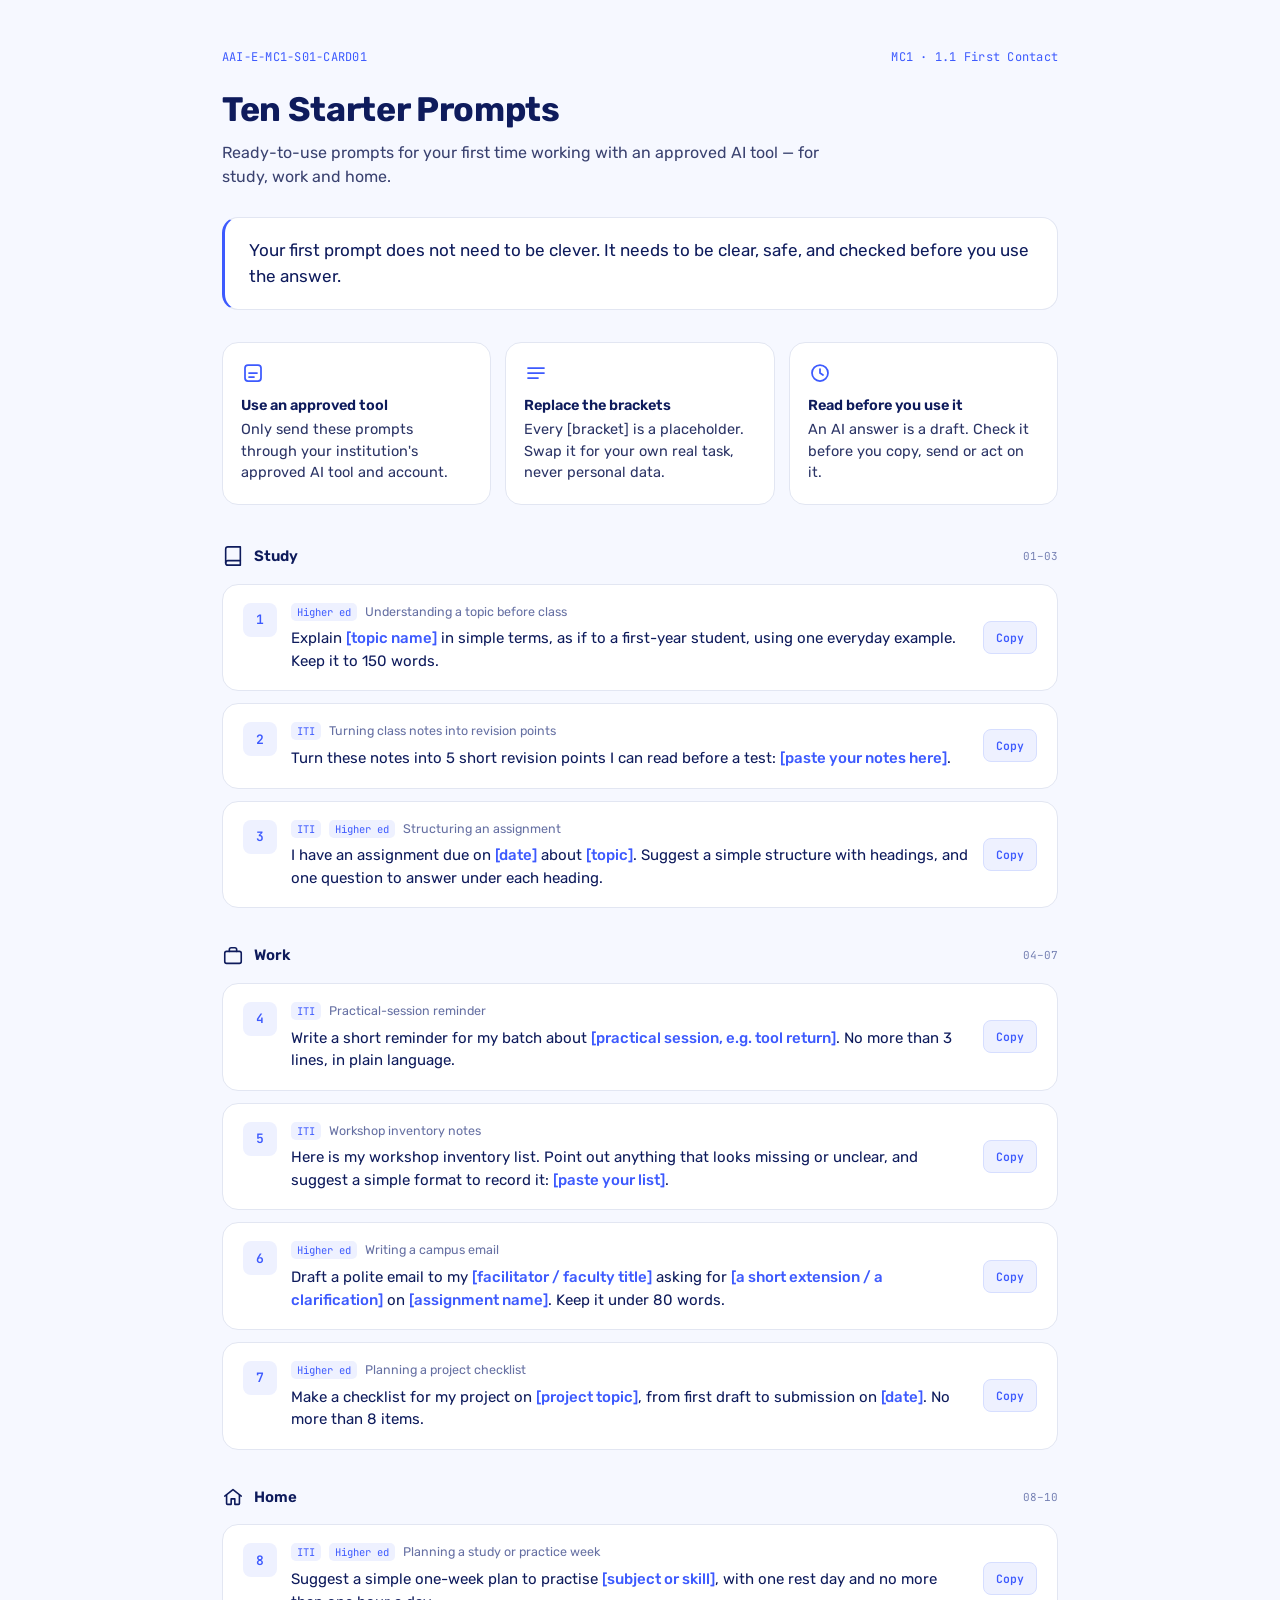
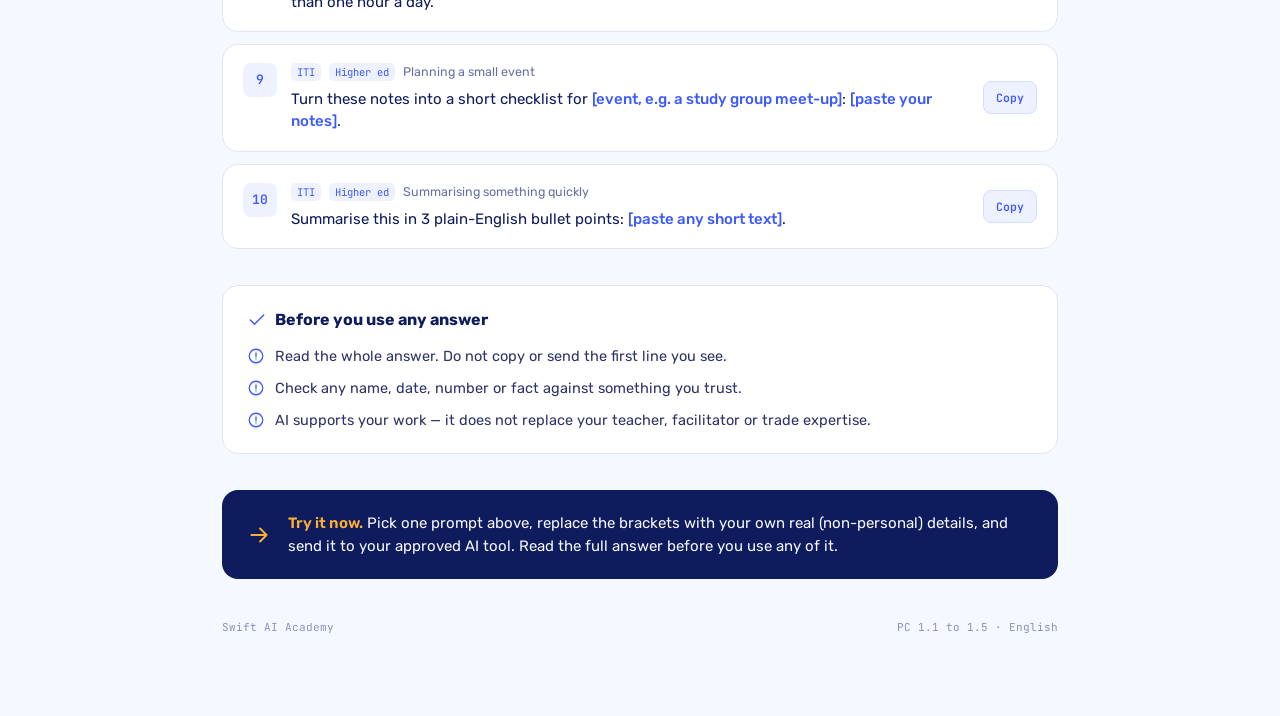
==== index.html @ a14472c4 "Add Swiftee starter prompts page Co-Authored-By: Claude Sonnet 5 <noreply@anthropic.com>" ====
<!DOCTYPE html>
<html lang="en">
<head>
<meta charset="UTF-8">
<meta name="viewport" content="width=device-width, initial-scale=1.0">
<title>Ten Starter Prompts — Swift AI Academy</title>
<link rel="preconnect" href="https://fonts.googleapis.com">
<link rel="preconnect" href="https://fonts.gstatic.com" crossorigin>
<link href="https://fonts.googleapis.com/css2?family=Rubik:wght@400;500;600;700&family=JetBrains+Mono:wght@500;600&display=swap" rel="stylesheet">
<link rel="stylesheet" href="style.css">
</head>
<body>
<div class="page">

  <div class="schema-row">
    <span>AAI-E-MC1-S01-CARD01</span>
    <span>MC1 · 1.1 First Contact</span>
  </div>

  <h1>Ten Starter Prompts</h1>
  <p class="subtitle">Ready-to-use prompts for your first time working with an approved AI tool — for study, work and home.</p>

  <div class="hook">
    Your first prompt does not need to be clever. It needs to be clear, safe, and checked before you use the answer.
  </div>

  <div class="rules">
    <div class="rule">
      <svg class="icon" viewBox="0 0 24 24" fill="none" stroke="#3D5AFE" stroke-width="1.75" stroke-linecap="round" stroke-linejoin="round"><rect x="4" y="4" width="16" height="16" rx="3"/><path d="M8 12h8M8 16h5"/></svg>
      <p><span class="lead">Use an approved tool</span>Only send these prompts through your institution's approved AI tool and account.</p>
    </div>
    <div class="rule">
      <svg class="icon" viewBox="0 0 24 24" fill="none" stroke="#3D5AFE" stroke-width="1.75" stroke-linecap="round" stroke-linejoin="round"><path d="M4 7h16M4 12h16M4 17h10"/></svg>
      <p><span class="lead">Replace the brackets</span>Every <span class="bracket">[bracket]</span> is a placeholder. Swap it for your own real task, never personal data.</p>
    </div>
    <div class="rule">
      <svg class="icon" viewBox="0 0 24 24" fill="none" stroke="#3D5AFE" stroke-width="1.75" stroke-linecap="round" stroke-linejoin="round"><circle cx="12" cy="12" r="8"/><path d="M12 8v4l3 2"/></svg>
      <p><span class="lead">Read before you use it</span>An AI answer is a draft. Check it before you copy, send or act on it.</p>
    </div>
  </div>

  <!-- STUDY -->
  <div class="group">
    <div class="group-head">
      <svg class="icon" viewBox="0 0 24 24" fill="none" stroke="#0E1B5C" stroke-width="1.75" stroke-linecap="round" stroke-linejoin="round"><path d="M4 19.5A2.5 2.5 0 0 1 6.5 17H20"/><path d="M6.5 2H20v20H6.5A2.5 2.5 0 0 1 4 19.5v-15A2.5 2.5 0 0 1 6.5 2z"/></svg>
      <h2>Study</h2>
      <span class="count">01–03</span>
    </div>
    <div class="prompts">
      <div class="prompt">
        <div class="num">1</div>
        <div class="prompt-body">
          <p class="context"><span class="tag">Higher ed</span>Understanding a topic before class</p>
          <p class="text" data-prompt="Explain [topic name] in simple terms, as if to a first-year student, using one everyday example. Keep it to 150 words.">Explain <span class="bracket">[topic name]</span> in simple terms, as if to a first-year student, using one everyday example. Keep it to 150 words.</p>
        </div>
        <button class="copy-btn" type="button">Copy</button>
      </div>
      <div class="prompt">
        <div class="num">2</div>
        <div class="prompt-body">
          <p class="context"><span class="tag">ITI</span>Turning class notes into revision points</p>
          <p class="text" data-prompt="Turn these notes into 5 short revision points I can read before a test: [paste your notes here].">Turn these notes into 5 short revision points I can read before a test: <span class="bracket">[paste your notes here]</span>.</p>
        </div>
        <button class="copy-btn" type="button">Copy</button>
      </div>
      <div class="prompt">
        <div class="num">3</div>
        <div class="prompt-body">
          <p class="context"><span class="tag">ITI</span><span class="tag">Higher ed</span>Structuring an assignment</p>
          <p class="text" data-prompt="I have an assignment due on [date] about [topic]. Suggest a simple structure with headings, and one question to answer under each heading.">I have an assignment due on <span class="bracket">[date]</span> about <span class="bracket">[topic]</span>. Suggest a simple structure with headings, and one question to answer under each heading.</p>
        </div>
        <button class="copy-btn" type="button">Copy</button>
      </div>
    </div>
  </div>

  <!-- WORK -->
  <div class="group">
    <div class="group-head">
      <svg class="icon" viewBox="0 0 24 24" fill="none" stroke="#0E1B5C" stroke-width="1.75" stroke-linecap="round" stroke-linejoin="round"><rect x="3" y="7" width="18" height="13" rx="2"/><path d="M8 7V5a2 2 0 0 1 2-2h4a2 2 0 0 1 2 2v2"/></svg>
      <h2>Work</h2>
      <span class="count">04–07</span>
    </div>
    <div class="prompts">
      <div class="prompt">
        <div class="num">4</div>
        <div class="prompt-body">
          <p class="context"><span class="tag">ITI</span>Practical-session reminder</p>
          <p class="text" data-prompt="Write a short reminder for my batch about [practical session, e.g. tool return]. No more than 3 lines, in plain language.">Write a short reminder for my batch about <span class="bracket">[practical session, e.g. tool return]</span>. No more than 3 lines, in plain language.</p>
        </div>
        <button class="copy-btn" type="button">Copy</button>
      </div>
      <div class="prompt">
        <div class="num">5</div>
        <div class="prompt-body">
          <p class="context"><span class="tag">ITI</span>Workshop inventory notes</p>
          <p class="text" data-prompt="Here is my workshop inventory list. Point out anything that looks missing or unclear, and suggest a simple format to record it: [paste your list].">Here is my workshop inventory list. Point out anything that looks missing or unclear, and suggest a simple format to record it: <span class="bracket">[paste your list]</span>.</p>
        </div>
        <button class="copy-btn" type="button">Copy</button>
      </div>
      <div class="prompt">
        <div class="num">6</div>
        <div class="prompt-body">
          <p class="context"><span class="tag">Higher ed</span>Writing a campus email</p>
          <p class="text" data-prompt="Draft a polite email to my [facilitator / faculty title] asking for [a short extension / a clarification] on [assignment name]. Keep it under 80 words.">Draft a polite email to my <span class="bracket">[facilitator / faculty title]</span> asking for <span class="bracket">[a short extension / a clarification]</span> on <span class="bracket">[assignment name]</span>. Keep it under 80 words.</p>
        </div>
        <button class="copy-btn" type="button">Copy</button>
      </div>
      <div class="prompt">
        <div class="num">7</div>
        <div class="prompt-body">
          <p class="context"><span class="tag">Higher ed</span>Planning a project checklist</p>
          <p class="text" data-prompt="Make a checklist for my project on [project topic], from first draft to submission on [date]. No more than 8 items.">Make a checklist for my project on <span class="bracket">[project topic]</span>, from first draft to submission on <span class="bracket">[date]</span>. No more than 8 items.</p>
        </div>
        <button class="copy-btn" type="button">Copy</button>
      </div>
    </div>
  </div>

  <!-- HOME -->
  <div class="group">
    <div class="group-head">
      <svg class="icon" viewBox="0 0 24 24" fill="none" stroke="#0E1B5C" stroke-width="1.75" stroke-linecap="round" stroke-linejoin="round"><path d="M3 11l9-7 9 7"/><path d="M5 10v9a1 1 0 0 0 1 1h4v-6h4v6h4a1 1 0 0 0 1-1v-9"/></svg>
      <h2>Home</h2>
      <span class="count">08–10</span>
    </div>
    <div class="prompts">
      <div class="prompt">
        <div class="num">8</div>
        <div class="prompt-body">
          <p class="context"><span class="tag">ITI</span><span class="tag">Higher ed</span>Planning a study or practice week</p>
          <p class="text" data-prompt="Suggest a simple one-week plan to practise [subject or skill], with one rest day and no more than one hour a day.">Suggest a simple one-week plan to practise <span class="bracket">[subject or skill]</span>, with one rest day and no more than one hour a day.</p>
        </div>
        <button class="copy-btn" type="button">Copy</button>
      </div>
      <div class="prompt">
        <div class="num">9</div>
        <div class="prompt-body">
          <p class="context"><span class="tag">ITI</span><span class="tag">Higher ed</span>Planning a small event</p>
          <p class="text" data-prompt="Turn these notes into a short checklist for [event, e.g. a study group meet-up]: [paste your notes].">Turn these notes into a short checklist for <span class="bracket">[event, e.g. a study group meet-up]</span>: <span class="bracket">[paste your notes]</span>.</p>
        </div>
        <button class="copy-btn" type="button">Copy</button>
      </div>
      <div class="prompt">
        <div class="num">10</div>
        <div class="prompt-body">
          <p class="context"><span class="tag">ITI</span><span class="tag">Higher ed</span>Summarising something quickly</p>
          <p class="text" data-prompt="Summarise this in 3 plain-English bullet points: [paste any short text].">Summarise this in 3 plain-English bullet points: <span class="bracket">[paste any short text]</span>.</p>
        </div>
        <button class="copy-btn" type="button">Copy</button>
      </div>
    </div>
  </div>

  <div class="checklist">
    <h2>
      <svg class="icon" viewBox="0 0 24 24" fill="none" stroke="#3D5AFE" stroke-width="1.75" stroke-linecap="round" stroke-linejoin="round"><path d="M20 6L9 17l-5-5"/></svg>
      Before you use any answer
    </h2>
    <ul>
      <li>
        <svg class="icon" viewBox="0 0 24 24" fill="none" stroke="#3D5AFE" stroke-width="1.75" stroke-linecap="round" stroke-linejoin="round"><circle cx="12" cy="12" r="9"/><path d="M12 8v5M12 16h.01"/></svg>
        Read the whole answer. Do not copy or send the first line you see.
      </li>
      <li>
        <svg class="icon" viewBox="0 0 24 24" fill="none" stroke="#3D5AFE" stroke-width="1.75" stroke-linecap="round" stroke-linejoin="round"><circle cx="12" cy="12" r="9"/><path d="M12 8v5M12 16h.01"/></svg>
        Check any name, date, number or fact against something you trust.
      </li>
      <li>
        <svg class="icon" viewBox="0 0 24 24" fill="none" stroke="#3D5AFE" stroke-width="1.75" stroke-linecap="round" stroke-linejoin="round"><circle cx="12" cy="12" r="9"/><path d="M12 8v5M12 16h.01"/></svg>
        AI supports your work — it does not replace your teacher, facilitator or trade expertise.
      </li>
    </ul>
  </div>

  <div class="closing">
    <svg class="icon" viewBox="0 0 24 24" fill="none" stroke="currentColor" stroke-width="1.75" stroke-linecap="round" stroke-linejoin="round"><path d="M5 12h14M13 6l6 6-6 6"/></svg>
    <p><strong>Try it now.</strong> Pick one prompt above, replace the brackets with your own real (non-personal) details, and send it to your approved AI tool. Read the full answer before you use any of it.</p>
  </div>

  <footer>
    <span>Swift AI Academy</span>
    <span>PC 1.1 to 1.5 · English</span>
  </footer>

</div>
<script src="script.js"></script>
</body>
</html>
---- style.css ----
:root{
  --bg: #F6F8FF;
  --navy: #0E1B5C;
  --royal: #3D5AFE;
  --gold: #FBB034;
  --border: #E2E6F2;
  --card: #FFFFFF;
}
*{box-sizing:border-box;}
body{
  margin:0;
  background:var(--bg);
  color:var(--navy);
  font-family:'Rubik', sans-serif;
  line-height:1.5;
  -webkit-font-smoothing:antialiased;
}
.page{
  max-width:900px;
  margin:0 auto;
  padding:48px 32px 80px;
}

/* header */
.schema-row{
  display:flex;
  justify-content:space-between;
  align-items:baseline;
  font-family:'JetBrains Mono', monospace;
  font-size:12px;
  letter-spacing:0.02em;
  color:var(--royal);
  margin-bottom:18px;
}
h1{
  font-size:34px;
  font-weight:700;
  margin:0 0 6px;
  letter-spacing:-0.01em;
}
.subtitle{
  font-size:16px;
  color:#3A4270;
  margin:0 0 28px;
  max-width:60ch;
}

/* hook */
.hook{
  background:var(--card);
  border:1px solid var(--border);
  border-left:3px solid var(--royal);
  border-radius:16px;
  padding:20px 24px;
  font-size:17px;
  margin-bottom:32px;
}

/* instructions */
.rules{
  display:grid;
  grid-template-columns:repeat(3, 1fr);
  gap:14px;
  margin-bottom:40px;
}
.rule{
  background:var(--card);
  border:1px solid var(--border);
  border-radius:16px;
  padding:18px 18px 20px;
}
.rule .icon{width:24px;height:24px;margin-bottom:10px;display:block;}
.rule p{margin:0;font-size:14.5px;color:#2B3466;}
.rule .lead{font-weight:600;color:var(--navy);display:block;margin-bottom:2px;}

/* section groups */
.group{margin-bottom:36px;}
.group-head{
  display:flex;
  align-items:center;
  gap:10px;
  margin-bottom:16px;
}
.group-head .icon{width:22px;height:22px;flex-shrink:0;}
.group-head h2{
  font-size:15px;
  font-weight:600;
  margin:0;
  color:var(--navy);
}
.group-head .count{
  font-family:'JetBrains Mono', monospace;
  font-size:11px;
  color:#7580B3;
  margin-left:auto;
}

.prompts{display:flex;flex-direction:column;gap:12px;}
.prompt{
  background:var(--card);
  border:1px solid var(--border);
  border-radius:16px;
  padding:18px 20px;
  display:grid;
  grid-template-columns:34px 1fr auto;
  gap:14px;
  align-items:center;
}
.prompt .num{
  font-family:'JetBrains Mono', monospace;
  font-size:13px;
  font-weight:600;
  color:var(--royal);
  background:#EEF1FF;
  border-radius:8px;
  width:34px;
  height:34px;
  display:flex;
  align-items:center;
  justify-content:center;
  align-self:start;
}
.prompt .context{
  font-size:12.5px;
  color:#6670A3;
  margin:0 0 6px;
}
.prompt .context .tag{
  font-family:'JetBrains Mono', monospace;
  font-size:10.5px;
  color:var(--royal);
  background:#EEF1FF;
  border-radius:5px;
  padding:2px 6px;
  margin-right:8px;
}
.prompt .text{
  margin:0;
  font-size:15px;
  color:var(--navy);
}
.prompt .bracket{
  color:var(--royal);
  font-weight:500;
}

.copy-btn{
  font-family:'JetBrains Mono', monospace;
  font-size:11.5px;
  font-weight:600;
  color:var(--royal);
  background:#EEF1FF;
  border:1px solid #D6DEFF;
  border-radius:8px;
  padding:8px 12px;
  cursor:pointer;
  white-space:nowrap;
  align-self:center;
  transition:background 0.15s ease, color 0.15s ease;
}
.copy-btn:hover{background:#DFE5FF;}
.copy-btn:focus-visible{outline:2px solid var(--royal);outline-offset:2px;}
.copy-btn.copied{
  background:var(--navy);
  border-color:var(--navy);
  color:#F6F8FF;
}

/* before you send */
.checklist{
  background:var(--card);
  border:1px solid var(--border);
  border-radius:16px;
  padding:22px 24px;
  margin-top:8px;
}
.checklist h2{
  font-size:16px;
  margin:0 0 14px;
  display:flex;
  align-items:center;
  gap:8px;
}
.checklist h2 .icon{width:20px;height:20px;}
.checklist ul{
  margin:0;
  padding:0;
  list-style:none;
  display:flex;
  flex-direction:column;
  gap:10px;
}
.checklist li{
  display:flex;
  gap:10px;
  align-items:flex-start;
  font-size:14.5px;
  color:#2B3466;
}
.checklist li .icon{
  width:18px;height:18px;flex-shrink:0;margin-top:1px;
}

/* closing action */
.closing{
  margin-top:36px;
  display:flex;
  align-items:center;
  gap:16px;
  background:#0E1B5C;
  color:#F6F8FF;
  border-radius:16px;
  padding:22px 24px;
}
.closing .icon{width:26px;height:26px;flex-shrink:0;color:var(--gold);}
.closing p{margin:0;font-size:15px;}
.closing strong{color:var(--gold);font-weight:600;}

footer{
  margin-top:40px;
  display:flex;
  justify-content:space-between;
  font-family:'JetBrains Mono', monospace;
  font-size:11px;
  color:#8892C2;
}

@media (max-width:640px){
  .rules{grid-template-columns:1fr;}
  .page{padding:32px 18px 60px;}
  h1{font-size:26px;}
  .prompt{grid-template-columns:34px 1fr;}
  .copy-btn{grid-column:2;justify-self:start;margin-top:4px;}
}
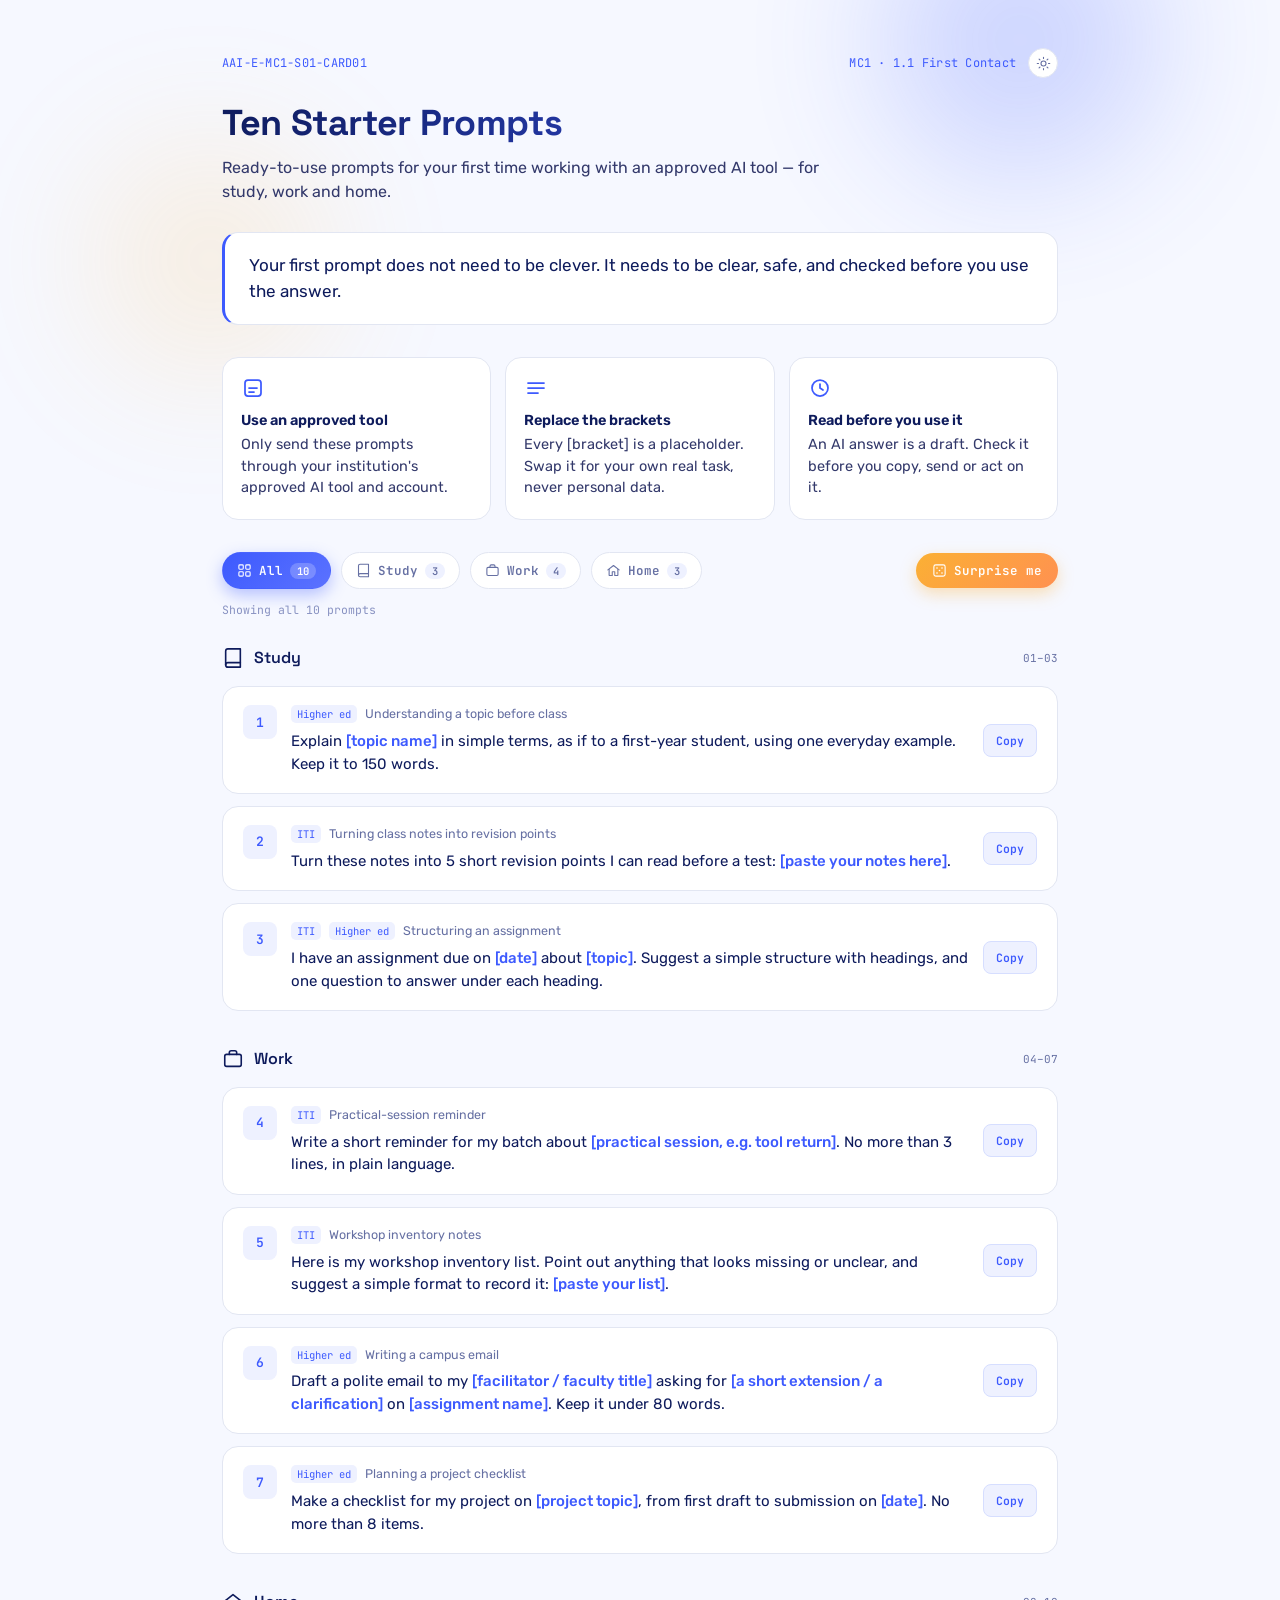
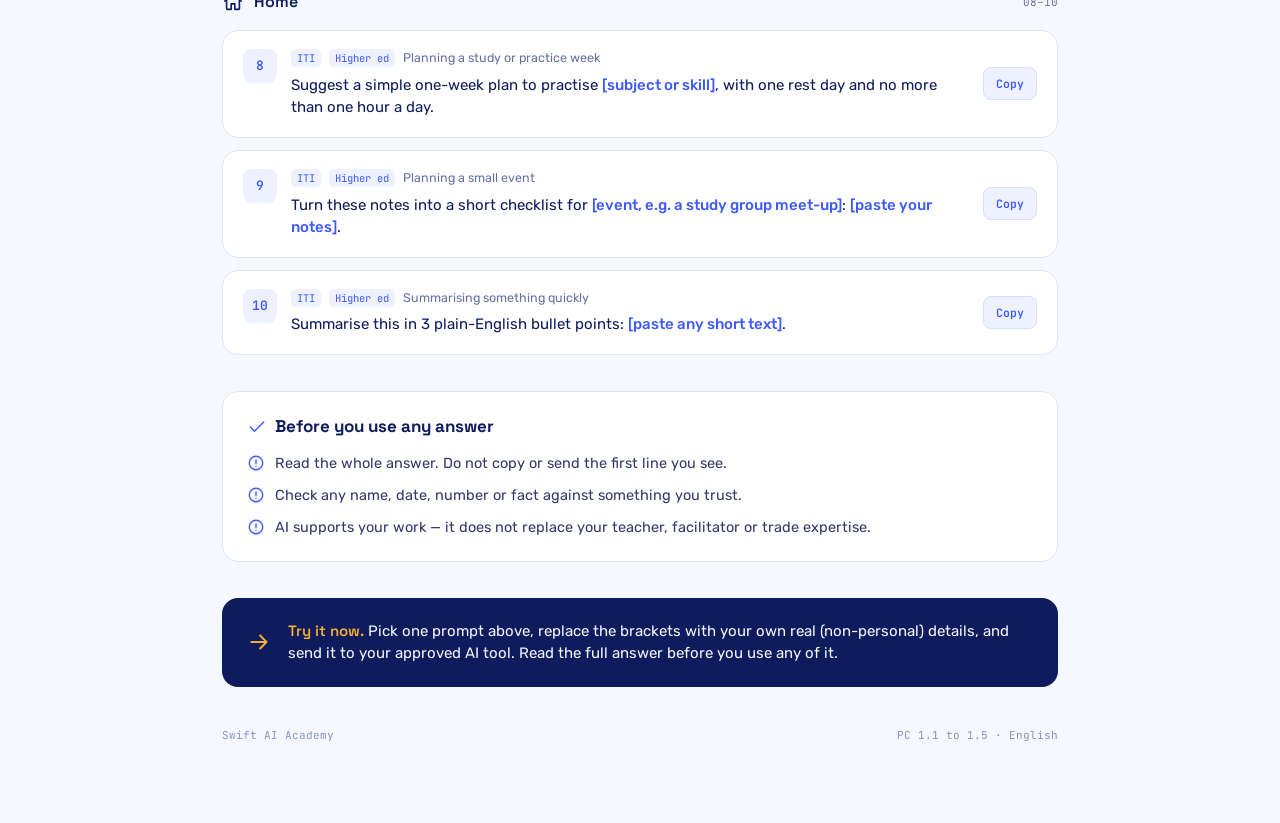
==== commit dccbcd15: "Make prompt page interactive: filters, dark mode, and animations Add category filter pills (All/Stud" ====
--- a/index.html
+++ b/index.html
@@ -6,15 +6,23 @@
 <title>Ten Starter Prompts — Swift AI Academy</title>
 <link rel="preconnect" href="https://fonts.googleapis.com">
 <link rel="preconnect" href="https://fonts.gstatic.com" crossorigin>
-<link href="https://fonts.googleapis.com/css2?family=Rubik:wght@400;500;600;700&family=JetBrains+Mono:wght@500;600&display=swap" rel="stylesheet">
+<link href="https://fonts.googleapis.com/css2?family=Rubik:wght@400;500;600;700&family=Space+Grotesk:wght@500;600;700&family=JetBrains+Mono:wght@500;600&display=swap" rel="stylesheet">
 <link rel="stylesheet" href="style.css">
 </head>
 <body>
 <div class="page">
+  <div class="bg-blob blob-1" aria-hidden="true"></div>
+  <div class="bg-blob blob-2" aria-hidden="true"></div>
 
   <div class="schema-row">
     <span>AAI-E-MC1-S01-CARD01</span>
-    <span>MC1 · 1.1 First Contact</span>
+    <div class="schema-right">
+      <span>MC1 · 1.1 First Contact</span>
+      <button class="theme-toggle" type="button" aria-label="Toggle dark mode" title="Toggle theme">
+        <svg class="icon icon-sun" viewBox="0 0 24 24" fill="none" stroke="currentColor" stroke-width="1.75" stroke-linecap="round" stroke-linejoin="round"><circle cx="12" cy="12" r="4"/><path d="M12 2v2M12 20v2M4.93 4.93l1.41 1.41M17.66 17.66l1.41 1.41M2 12h2M20 12h2M6.34 17.66l-1.41 1.41M19.07 4.93l-1.41 1.41"/></svg>
+        <svg class="icon icon-moon" viewBox="0 0 24 24" fill="none" stroke="currentColor" stroke-width="1.75" stroke-linecap="round" stroke-linejoin="round"><path d="M21 12.79A9 9 0 1 1 11.21 3 7 7 0 0 0 21 12.79z"/></svg>
+      </button>
+    </div>
   </div>
 
   <h1>Ten Starter Prompts</h1>
@@ -26,23 +34,47 @@
 
   <div class="rules">
     <div class="rule">
-      <svg class="icon" viewBox="0 0 24 24" fill="none" stroke="#3D5AFE" stroke-width="1.75" stroke-linecap="round" stroke-linejoin="round"><rect x="4" y="4" width="16" height="16" rx="3"/><path d="M8 12h8M8 16h5"/></svg>
+      <svg class="icon" viewBox="0 0 24 24" fill="none" stroke="currentColor" stroke-width="1.75" stroke-linecap="round" stroke-linejoin="round"><rect x="4" y="4" width="16" height="16" rx="3"/><path d="M8 12h8M8 16h5"/></svg>
       <p><span class="lead">Use an approved tool</span>Only send these prompts through your institution's approved AI tool and account.</p>
     </div>
     <div class="rule">
-      <svg class="icon" viewBox="0 0 24 24" fill="none" stroke="#3D5AFE" stroke-width="1.75" stroke-linecap="round" stroke-linejoin="round"><path d="M4 7h16M4 12h16M4 17h10"/></svg>
+      <svg class="icon" viewBox="0 0 24 24" fill="none" stroke="currentColor" stroke-width="1.75" stroke-linecap="round" stroke-linejoin="round"><path d="M4 7h16M4 12h16M4 17h10"/></svg>
       <p><span class="lead">Replace the brackets</span>Every <span class="bracket">[bracket]</span> is a placeholder. Swap it for your own real task, never personal data.</p>
     </div>
     <div class="rule">
-      <svg class="icon" viewBox="0 0 24 24" fill="none" stroke="#3D5AFE" stroke-width="1.75" stroke-linecap="round" stroke-linejoin="round"><circle cx="12" cy="12" r="8"/><path d="M12 8v4l3 2"/></svg>
+      <svg class="icon" viewBox="0 0 24 24" fill="none" stroke="currentColor" stroke-width="1.75" stroke-linecap="round" stroke-linejoin="round"><circle cx="12" cy="12" r="8"/><path d="M12 8v4l3 2"/></svg>
       <p><span class="lead">Read before you use it</span>An AI answer is a draft. Check it before you copy, send or act on it.</p>
     </div>
   </div>
 
+  <div class="filter-bar">
+    <button class="filter-btn active" data-filter="all" aria-pressed="true">
+      <svg class="icon" viewBox="0 0 24 24" fill="none" stroke="currentColor" stroke-width="1.75" stroke-linecap="round" stroke-linejoin="round"><rect x="3" y="3" width="7" height="7" rx="1.5"/><rect x="14" y="3" width="7" height="7" rx="1.5"/><rect x="3" y="14" width="7" height="7" rx="1.5"/><rect x="14" y="14" width="7" height="7" rx="1.5"/></svg>
+      <span>All</span><span class="filter-count">10</span>
+    </button>
+    <button class="filter-btn" data-filter="study" aria-pressed="false">
+      <svg class="icon" viewBox="0 0 24 24" fill="none" stroke="currentColor" stroke-width="1.75" stroke-linecap="round" stroke-linejoin="round"><path d="M4 19.5A2.5 2.5 0 0 1 6.5 17H20"/><path d="M6.5 2H20v20H6.5A2.5 2.5 0 0 1 4 19.5v-15A2.5 2.5 0 0 1 6.5 2z"/></svg>
+      <span>Study</span><span class="filter-count">3</span>
+    </button>
+    <button class="filter-btn" data-filter="work" aria-pressed="false">
+      <svg class="icon" viewBox="0 0 24 24" fill="none" stroke="currentColor" stroke-width="1.75" stroke-linecap="round" stroke-linejoin="round"><rect x="3" y="7" width="18" height="13" rx="2"/><path d="M8 7V5a2 2 0 0 1 2-2h4a2 2 0 0 1 2 2v2"/></svg>
+      <span>Work</span><span class="filter-count">4</span>
+    </button>
+    <button class="filter-btn" data-filter="home" aria-pressed="false">
+      <svg class="icon" viewBox="0 0 24 24" fill="none" stroke="currentColor" stroke-width="1.75" stroke-linecap="round" stroke-linejoin="round"><path d="M3 11l9-7 9 7"/><path d="M5 10v9a1 1 0 0 0 1 1h4v-6h4v6h4a1 1 0 0 0 1-1v-9"/></svg>
+      <span>Home</span><span class="filter-count">3</span>
+    </button>
+    <button class="surprise-btn" type="button" aria-label="Jump to a random prompt">
+      <svg class="icon" viewBox="0 0 24 24" fill="none" stroke="currentColor" stroke-width="1.75" stroke-linecap="round" stroke-linejoin="round"><rect x="3" y="3" width="18" height="18" rx="3"/><circle cx="8" cy="8" r="1.3" fill="currentColor" stroke="none"/><circle cx="16" cy="8" r="1.3" fill="currentColor" stroke="none"/><circle cx="12" cy="12" r="1.3" fill="currentColor" stroke="none"/><circle cx="8" cy="16" r="1.3" fill="currentColor" stroke="none"/><circle cx="16" cy="16" r="1.3" fill="currentColor" stroke="none"/></svg>
+      <span>Surprise me</span>
+    </button>
+  </div>
+  <p class="filter-status" aria-live="polite">Showing all 10 prompts</p>
+
   <!-- STUDY -->
-  <div class="group">
+  <div class="group" data-category="study" id="group-study">
     <div class="group-head">
-      <svg class="icon" viewBox="0 0 24 24" fill="none" stroke="#0E1B5C" stroke-width="1.75" stroke-linecap="round" stroke-linejoin="round"><path d="M4 19.5A2.5 2.5 0 0 1 6.5 17H20"/><path d="M6.5 2H20v20H6.5A2.5 2.5 0 0 1 4 19.5v-15A2.5 2.5 0 0 1 6.5 2z"/></svg>
+      <svg class="icon" viewBox="0 0 24 24" fill="none" stroke="currentColor" stroke-width="1.75" stroke-linecap="round" stroke-linejoin="round"><path d="M4 19.5A2.5 2.5 0 0 1 6.5 17H20"/><path d="M6.5 2H20v20H6.5A2.5 2.5 0 0 1 4 19.5v-15A2.5 2.5 0 0 1 6.5 2z"/></svg>
       <h2>Study</h2>
       <span class="count">01–03</span>
     </div>
@@ -75,9 +107,9 @@
   </div>
 
   <!-- WORK -->
-  <div class="group">
+  <div class="group" data-category="work" id="group-work">
     <div class="group-head">
-      <svg class="icon" viewBox="0 0 24 24" fill="none" stroke="#0E1B5C" stroke-width="1.75" stroke-linecap="round" stroke-linejoin="round"><rect x="3" y="7" width="18" height="13" rx="2"/><path d="M8 7V5a2 2 0 0 1 2-2h4a2 2 0 0 1 2 2v2"/></svg>
+      <svg class="icon" viewBox="0 0 24 24" fill="none" stroke="currentColor" stroke-width="1.75" stroke-linecap="round" stroke-linejoin="round"><rect x="3" y="7" width="18" height="13" rx="2"/><path d="M8 7V5a2 2 0 0 1 2-2h4a2 2 0 0 1 2 2v2"/></svg>
       <h2>Work</h2>
       <span class="count">04–07</span>
     </div>
@@ -118,9 +150,9 @@
   </div>
 
   <!-- HOME -->
-  <div class="group">
+  <div class="group" data-category="home" id="group-home">
     <div class="group-head">
-      <svg class="icon" viewBox="0 0 24 24" fill="none" stroke="#0E1B5C" stroke-width="1.75" stroke-linecap="round" stroke-linejoin="round"><path d="M3 11l9-7 9 7"/><path d="M5 10v9a1 1 0 0 0 1 1h4v-6h4v6h4a1 1 0 0 0 1-1v-9"/></svg>
+      <svg class="icon" viewBox="0 0 24 24" fill="none" stroke="currentColor" stroke-width="1.75" stroke-linecap="round" stroke-linejoin="round"><path d="M3 11l9-7 9 7"/><path d="M5 10v9a1 1 0 0 0 1 1h4v-6h4v6h4a1 1 0 0 0 1-1v-9"/></svg>
       <h2>Home</h2>
       <span class="count">08–10</span>
     </div>
@@ -154,20 +186,20 @@
 
   <div class="checklist">
     <h2>
-      <svg class="icon" viewBox="0 0 24 24" fill="none" stroke="#3D5AFE" stroke-width="1.75" stroke-linecap="round" stroke-linejoin="round"><path d="M20 6L9 17l-5-5"/></svg>
+      <svg class="icon" viewBox="0 0 24 24" fill="none" stroke="currentColor" stroke-width="1.75" stroke-linecap="round" stroke-linejoin="round"><path d="M20 6L9 17l-5-5"/></svg>
       Before you use any answer
     </h2>
     <ul>
       <li>
-        <svg class="icon" viewBox="0 0 24 24" fill="none" stroke="#3D5AFE" stroke-width="1.75" stroke-linecap="round" stroke-linejoin="round"><circle cx="12" cy="12" r="9"/><path d="M12 8v5M12 16h.01"/></svg>
+        <svg class="icon" viewBox="0 0 24 24" fill="none" stroke="currentColor" stroke-width="1.75" stroke-linecap="round" stroke-linejoin="round"><circle cx="12" cy="12" r="9"/><path d="M12 8v5M12 16h.01"/></svg>
         Read the whole answer. Do not copy or send the first line you see.
       </li>
       <li>
-        <svg class="icon" viewBox="0 0 24 24" fill="none" stroke="#3D5AFE" stroke-width="1.75" stroke-linecap="round" stroke-linejoin="round"><circle cx="12" cy="12" r="9"/><path d="M12 8v5M12 16h.01"/></svg>
+        <svg class="icon" viewBox="0 0 24 24" fill="none" stroke="currentColor" stroke-width="1.75" stroke-linecap="round" stroke-linejoin="round"><circle cx="12" cy="12" r="9"/><path d="M12 8v5M12 16h.01"/></svg>
         Check any name, date, number or fact against something you trust.
       </li>
       <li>
-        <svg class="icon" viewBox="0 0 24 24" fill="none" stroke="#3D5AFE" stroke-width="1.75" stroke-linecap="round" stroke-linejoin="round"><circle cx="12" cy="12" r="9"/><path d="M12 8v5M12 16h.01"/></svg>
+        <svg class="icon" viewBox="0 0 24 24" fill="none" stroke="currentColor" stroke-width="1.75" stroke-linecap="round" stroke-linejoin="round"><circle cx="12" cy="12" r="9"/><path d="M12 8v5M12 16h.01"/></svg>
         AI supports your work — it does not replace your teacher, facilitator or trade expertise.
       </li>
     </ul>
--- a/style.css
+++ b/style.css
@@ -5,42 +5,135 @@
   --gold: #FBB034;
   --border: #E2E6F2;
   --card: #FFFFFF;
-}
+  --text: #0E1B5C;
+  --text-2: #33396B;
+  --text-3: #6670A3;
+  --text-4: #8892C2;
+  --chip-bg: #EEF1FF;
+  --chip-border: #D6DEFF;
+  --chip-hover: #DFE5FF;
+  --shadow: 0 10px 28px rgba(14,27,92,0.08);
+  --heading-grad-a: #0E1B5C;
+  --heading-grad-b: #3D5AFE;
+  --font-display: 'Space Grotesk', 'Rubik', sans-serif;
+  color-scheme: light;
+}
+
+@media (prefers-color-scheme: dark){
+  :root:not([data-theme="light"]){
+    --bg: #090D25;
+    --border: #232C63;
+    --card: #131A44;
+    --text: #EEF1FF;
+    --text-2: #C7CEEF;
+    --text-3: #93A0D6;
+    --text-4: #6F7BB0;
+    --chip-bg: #1B2456;
+    --chip-border: #2C3A78;
+    --chip-hover: #232E68;
+    --shadow: 0 10px 28px rgba(0,0,0,0.45);
+    --heading-grad-a: #C3CEFF;
+    --heading-grad-b: #8DA0FF;
+    color-scheme: dark;
+  }
+}
+:root[data-theme="dark"]{
+  --bg: #090D25;
+  --border: #232C63;
+  --card: #131A44;
+  --text: #EEF1FF;
+  --text-2: #C7CEEF;
+  --text-3: #93A0D6;
+  --text-4: #6F7BB0;
+  --chip-bg: #1B2456;
+  --chip-border: #2C3A78;
+  --chip-hover: #232E68;
+  --shadow: 0 10px 28px rgba(0,0,0,0.45);
+  --heading-grad-a: #C3CEFF;
+  --heading-grad-b: #8DA0FF;
+  color-scheme: dark;
+}
+
 *{box-sizing:border-box;}
 body{
   margin:0;
   background:var(--bg);
-  color:var(--navy);
+  color:var(--text);
   font-family:'Rubik', sans-serif;
   line-height:1.5;
   -webkit-font-smoothing:antialiased;
+  overflow-x:hidden;
+  transition:background .3s ease, color .3s ease;
 }
 .page{
+  position:relative;
+  isolation:isolate;
   max-width:900px;
   margin:0 auto;
   padding:48px 32px 80px;
 }
 
+/* decorative background */
+.bg-blob{
+  position:absolute;
+  z-index:-1;
+  border-radius:50%;
+  filter:blur(70px);
+  pointer-events:none;
+}
+.blob-1{width:280px;height:280px;background:var(--royal);opacity:.22;top:-100px;right:-70px;}
+.blob-2{width:240px;height:240px;background:var(--gold);opacity:.14;top:140px;left:-100px;}
+
 /* header */
 .schema-row{
   display:flex;
   justify-content:space-between;
-  align-items:baseline;
+  align-items:center;
   font-family:'JetBrains Mono', monospace;
   font-size:12px;
   letter-spacing:0.02em;
   color:var(--royal);
   margin-bottom:18px;
 }
+.schema-right{
+  display:flex;
+  align-items:center;
+  gap:12px;
+}
+.theme-toggle{
+  display:inline-flex;
+  align-items:center;
+  justify-content:center;
+  width:30px;
+  height:30px;
+  border-radius:999px;
+  border:1px solid var(--border);
+  background:var(--card);
+  color:var(--text-3);
+  cursor:pointer;
+  flex-shrink:0;
+  transition:border-color .2s ease, color .2s ease, transform .2s ease;
+}
+.theme-toggle:hover{border-color:var(--royal);color:var(--royal);transform:rotate(12deg);}
+.theme-toggle .icon{width:15px;height:15px;}
+.theme-toggle .icon-moon{display:none;}
+[data-theme="dark"] .theme-toggle .icon-sun{display:none;}
+[data-theme="dark"] .theme-toggle .icon-moon{display:block;}
+
 h1{
-  font-size:34px;
+  font-family:var(--font-display);
+  font-size:36px;
   font-weight:700;
   margin:0 0 6px;
   letter-spacing:-0.01em;
+  background:linear-gradient(120deg, var(--heading-grad-a), var(--heading-grad-b));
+  -webkit-background-clip:text;
+  background-clip:text;
+  color:transparent;
 }
 .subtitle{
   font-size:16px;
-  color:#3A4270;
+  color:var(--text-2);
   margin:0 0 28px;
   max-width:60ch;
 }
@@ -54,6 +147,7 @@
   padding:20px 24px;
   font-size:17px;
   margin-bottom:32px;
+  transition:background .3s ease, border-color .3s ease;
 }
 
 /* instructions */
@@ -61,37 +155,113 @@
   display:grid;
   grid-template-columns:repeat(3, 1fr);
   gap:14px;
-  margin-bottom:40px;
+  margin-bottom:32px;
 }
 .rule{
   background:var(--card);
   border:1px solid var(--border);
   border-radius:16px;
   padding:18px 18px 20px;
-}
-.rule .icon{width:24px;height:24px;margin-bottom:10px;display:block;}
-.rule p{margin:0;font-size:14.5px;color:#2B3466;}
-.rule .lead{font-weight:600;color:var(--navy);display:block;margin-bottom:2px;}
+  transition:transform .3s ease, box-shadow .3s ease, opacity .5s ease, background .3s ease, border-color .3s ease;
+}
+.rule:hover{transform:translateY(-3px);box-shadow:var(--shadow);}
+.rule .icon{width:24px;height:24px;margin-bottom:10px;display:block;color:var(--royal);}
+.rule p{margin:0;font-size:14.5px;color:var(--text-2);}
+.rule .lead{font-weight:600;color:var(--text);display:block;margin-bottom:2px;}
+
+/* filter bar */
+.filter-bar{
+  display:flex;
+  flex-wrap:wrap;
+  align-items:center;
+  gap:10px;
+  margin-bottom:12px;
+}
+.filter-btn{
+  display:inline-flex;
+  align-items:center;
+  gap:7px;
+  font-family:'JetBrains Mono', monospace;
+  font-size:12.5px;
+  font-weight:600;
+  color:var(--text-3);
+  background:var(--card);
+  border:1px solid var(--border);
+  border-radius:999px;
+  padding:9px 14px;
+  cursor:pointer;
+  transition:all .2s ease;
+}
+.filter-btn .icon{width:15px;height:15px;color:var(--text-3);transition:color .2s ease;}
+.filter-btn:hover{border-color:var(--royal);color:var(--royal);}
+.filter-btn:hover .icon{color:var(--royal);}
+.filter-btn .filter-count{
+  font-size:10.5px;
+  background:var(--chip-bg);
+  border-radius:999px;
+  padding:1px 7px;
+}
+.filter-btn.active{
+  background:linear-gradient(135deg, var(--royal), #5B72FF);
+  border-color:transparent;
+  color:#fff;
+  box-shadow:0 6px 16px rgba(61,90,254,0.35);
+}
+.filter-btn.active .icon{color:#fff;}
+.filter-btn.active .filter-count{background:rgba(255,255,255,0.22);}
+
+.surprise-btn{
+  margin-left:auto;
+  display:inline-flex;
+  align-items:center;
+  gap:7px;
+  font-family:'JetBrains Mono', monospace;
+  font-size:12.5px;
+  font-weight:600;
+  color:#fff;
+  background:linear-gradient(135deg, var(--gold), #FF9151);
+  border:none;
+  border-radius:999px;
+  padding:9px 16px;
+  cursor:pointer;
+  box-shadow:0 6px 16px rgba(251,176,52,0.35);
+  transition:transform .2s ease, box-shadow .2s ease;
+}
+.surprise-btn:hover{transform:translateY(-2px);box-shadow:0 10px 22px rgba(251,176,52,0.45);}
+.surprise-btn:active{transform:translateY(0);}
+.surprise-btn .icon{width:15px;height:15px;}
+
+.filter-status{
+  font-family:'JetBrains Mono', monospace;
+  font-size:11.5px;
+  color:var(--text-4);
+  margin:0 0 28px;
+}
 
 /* section groups */
-.group{margin-bottom:36px;}
+.group{
+  margin-bottom:36px;
+  transition:max-height .4s ease, opacity .3s ease;
+}
+.group.is-hiding{opacity:0;}
 .group-head{
   display:flex;
   align-items:center;
   gap:10px;
   margin-bottom:16px;
 }
-.group-head .icon{width:22px;height:22px;flex-shrink:0;}
+.group-head .icon{width:22px;height:22px;flex-shrink:0;color:var(--text);}
 .group-head h2{
-  font-size:15px;
+  font-family:var(--font-display);
+  font-size:16px;
   font-weight:600;
   margin:0;
-  color:var(--navy);
+  color:var(--text);
 }
 .group-head .count{
   font-family:'JetBrains Mono', monospace;
   font-size:11px;
-  color:#7580B3;
+  color:var(--text-3);
   margin-left:auto;
 }
 
@@ -105,13 +275,19 @@
   grid-template-columns:34px 1fr auto;
   gap:14px;
   align-items:center;
+  transition:transform .3s ease, box-shadow .3s ease, border-color .3s ease, opacity .5s ease, background .3s ease;
+}
+.prompts .prompt:hover{
+  transform:translateY(-3px);
+  box-shadow:var(--shadow);
+  border-color:var(--chip-border);
 }
 .prompt .num{
   font-family:'JetBrains Mono', monospace;
   font-size:13px;
   font-weight:600;
   color:var(--royal);
-  background:#EEF1FF;
+  background:var(--chip-bg);
   border-radius:8px;
   width:34px;
   height:34px;
@@ -122,14 +298,14 @@
 }
 .prompt .context{
   font-size:12.5px;
-  color:#6670A3;
+  color:var(--text-3);
   margin:0 0 6px;
 }
 .prompt .context .tag{
   font-family:'JetBrains Mono', monospace;
   font-size:10.5px;
   color:var(--royal);
-  background:#EEF1FF;
+  background:var(--chip-bg);
   border-radius:5px;
   padding:2px 6px;
   margin-right:8px;
@@ -137,7 +313,7 @@
 .prompt .text{
   margin:0;
   font-size:15px;
-  color:var(--navy);
+  color:var(--text);
 }
 .prompt .bracket{
   color:var(--royal);
@@ -149,16 +325,16 @@
   font-size:11.5px;
   font-weight:600;
   color:var(--royal);
-  background:#EEF1FF;
-  border:1px solid #D6DEFF;
+  background:var(--chip-bg);
+  border:1px solid var(--chip-border);
   border-radius:8px;
   padding:8px 12px;
   cursor:pointer;
   white-space:nowrap;
   align-self:center;
-  transition:background 0.15s ease, color 0.15s ease;
-}
-.copy-btn:hover{background:#DFE5FF;}
+  transition:background 0.15s ease, color 0.15s ease, transform .15s ease;
+}
+.copy-btn:hover{background:var(--chip-hover);transform:translateY(-1px);}
 .copy-btn:focus-visible{outline:2px solid var(--royal);outline-offset:2px;}
 .copy-btn.copied{
   background:var(--navy);
@@ -166,6 +342,27 @@
   color:#F6F8FF;
 }
 
+/* random-pick highlight */
+@keyframes promptPulse{
+  0%{box-shadow:0 0 0 0 rgba(251,176,52,.55);}
+  70%{box-shadow:0 0 0 16px rgba(251,176,52,0);}
+  100%{box-shadow:0 0 0 0 rgba(251,176,52,0);}
+}
+.prompt.prompt-highlight{
+  border-color:var(--gold);
+  animation:promptPulse 1.2s ease-out 2;
+}
+
+/* scroll-reveal (progressive enhancement, added by JS) */
+.reveal-init{
+  opacity:0;
+  transform:translateY(16px);
+}
+.reveal-init.revealed{
+  opacity:1;
+  transform:none;
+}
+
 /* before you send */
 .checklist{
   background:var(--card);
@@ -173,15 +370,18 @@
   border-radius:16px;
   padding:22px 24px;
   margin-top:8px;
+  transition:background .3s ease, border-color .3s ease;
 }
 .checklist h2{
-  font-size:16px;
+  font-family:var(--font-display);
+  font-size:17px;
   margin:0 0 14px;
   display:flex;
   align-items:center;
   gap:8px;
-}
-.checklist h2 .icon{width:20px;height:20px;}
+  color:var(--text);
+}
+.checklist h2 .icon{width:20px;height:20px;color:var(--royal);}
 .checklist ul{
   margin:0;
   padding:0;
@@ -195,10 +395,10 @@
   gap:10px;
   align-items:flex-start;
   font-size:14.5px;
-  color:#2B3466;
+  color:var(--text-2);
 }
 .checklist li .icon{
-  width:18px;height:18px;flex-shrink:0;margin-top:1px;
+  width:18px;height:18px;flex-shrink:0;margin-top:1px;color:var(--royal);
 }
 
 /* closing action */
@@ -207,14 +407,14 @@
   display:flex;
   align-items:center;
   gap:16px;
-  background:#0E1B5C;
+  background:var(--navy);
   color:#F6F8FF;
   border-radius:16px;
   padding:22px 24px;
 }
 .closing .icon{width:26px;height:26px;flex-shrink:0;color:var(--gold);}
 .closing p{margin:0;font-size:15px;}
-.closing strong{color:var(--gold);font-weight:600;}
+.closing strong{color:var(--gold);font-weight:600;font-family:var(--font-display);}
 
 footer{
   margin-top:40px;
@@ -222,13 +422,23 @@
   justify-content:space-between;
   font-family:'JetBrains Mono', monospace;
   font-size:11px;
-  color:#8892C2;
+  color:var(--text-4);
 }
 
 @media (max-width:640px){
   .rules{grid-template-columns:1fr;}
   .page{padding:32px 18px 60px;}
-  h1{font-size:26px;}
+  h1{font-size:27px;}
   .prompt{grid-template-columns:34px 1fr;}
   .copy-btn{grid-column:2;justify-self:start;margin-top:4px;}
-}
+  .surprise-btn{margin-left:0;}
+}
+
+@media (prefers-reduced-motion: reduce){
+  *, *::before, *::after{
+    animation-duration:0.01ms !important;
+    animation-iteration-count:1 !important;
+    transition-duration:0.01ms !important;
+    scroll-behavior:auto !important;
+  }
+}
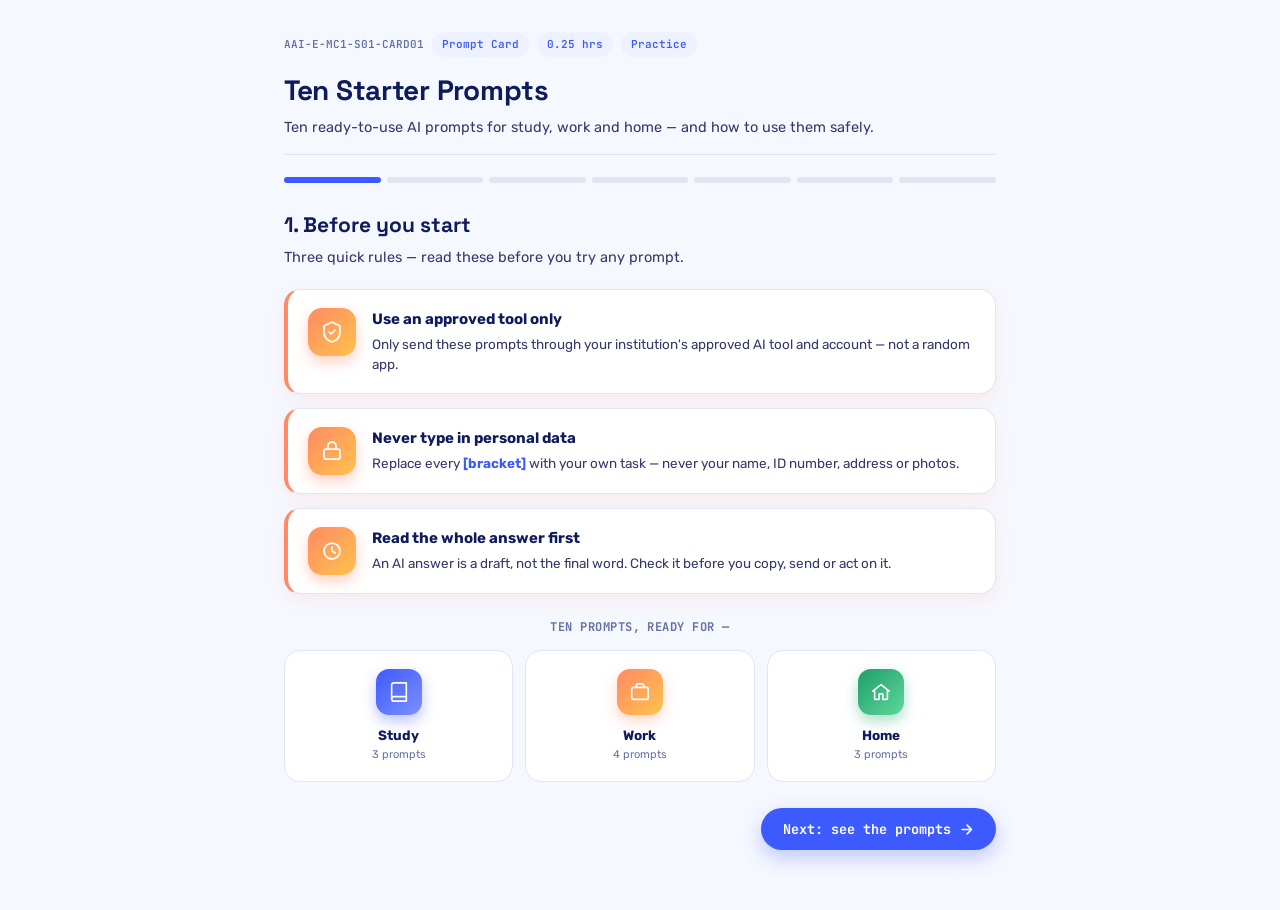
==== commit 48088172: "Make the slide deck the site root Vercel serves an existing index.html from disk before checking ver" ====
--- a/index.html
+++ b/index.html
@@ -3,219 +3,839 @@
 <head>
 <meta charset="UTF-8">
 <meta name="viewport" content="width=device-width, initial-scale=1.0">
-<title>Ten Starter Prompts — Swift AI Academy</title>
+<title>Ten Starter Prompts — Slides</title>
 <link rel="preconnect" href="https://fonts.googleapis.com">
 <link rel="preconnect" href="https://fonts.gstatic.com" crossorigin>
-<link href="https://fonts.googleapis.com/css2?family=Rubik:wght@400;500;600;700&family=Space+Grotesk:wght@500;600;700&family=JetBrains+Mono:wght@500;600&display=swap" rel="stylesheet">
-<link rel="stylesheet" href="style.css">
+<link href="https://fonts.googleapis.com/css2?family=Rubik:wght@400;500;600;700&family=Space+Grotesk:wght@600;700&family=JetBrains+Mono:wght@500;600&display=swap" rel="stylesheet">
+<style>
+  :root{
+    --bg:#F6F8FF;
+    --navy:#0E1B5C;
+    --royal:#3D5AFE;
+    --royal-tint:#EEF1FF;
+    --gold:#FBB034;
+    --gold-tint:#FFF6E6;
+    --green:#1E9E6B;
+    --green-tint:#EAFAF2;
+    --red:#D6473C;
+    --border:#E2E6F2;
+    --card:#FFFFFF;
+    --text-2:#33396B;
+    --text-3:#6670A3;
+  }
+  *{box-sizing:border-box;}
+  html,body{margin:0;padding:0;}
+  body{
+    background:var(--bg);
+    font-family:'Rubik', sans-serif;
+    color:var(--navy);
+    line-height:1.5;
+  }
+  .deck{
+    max-width:760px;
+    margin:0 auto;
+    padding:32px 24px 60px;
+  }
+
+  /* header, shared across slides */
+  .deck-header{
+    padding-bottom:16px;
+    margin-bottom:22px;
+    border-bottom:1px solid var(--border);
+  }
+  .eyebrow{
+    display:flex;
+    flex-wrap:wrap;
+    gap:8px;
+    margin-bottom:12px;
+  }
+  .eyebrow span{
+    font-family:'JetBrains Mono', monospace;
+    font-size:11px;
+    font-weight:600;
+    color:var(--royal);
+    background:var(--royal-tint);
+    border-radius:999px;
+    padding:4px 10px;
+  }
+  .eyebrow span.code{background:none;padding:4px 0;color:var(--text-3);}
+  h1{
+    font-family:'Space Grotesk', sans-serif;
+    font-size:28px;
+    font-weight:700;
+    margin:0 0 6px;
+    letter-spacing:-0.01em;
+  }
+  .deck-sub{
+    margin:0;
+    font-size:14.5px;
+    color:var(--text-2);
+  }
+
+  /* progress dots */
+  .dots{
+    display:flex;
+    gap:6px;
+    margin:18px 0 26px;
+  }
+  .dots span{
+    height:6px;
+    flex:1;
+    border-radius:999px;
+    background:var(--border);
+    transition:background .25s ease;
+  }
+  .dots span.done, .dots span.active{background:var(--royal);}
+
+  /* nav */
+  .back-btn{
+    display:none;
+    align-items:center;
+    gap:6px;
+    background:var(--card);
+    border:1px solid var(--border);
+    border-radius:999px;
+    padding:9px 16px;
+    font-family:'JetBrains Mono', monospace;
+    font-size:12.5px;
+    font-weight:600;
+    color:var(--navy);
+    cursor:pointer;
+    margin-bottom:20px;
+  }
+  .back-btn:hover{border-color:var(--royal);color:var(--royal);}
+  .slide.show .back-btn{display:inline-flex;}
+
+  .nav-row{
+    display:flex;
+    justify-content:flex-end;
+    margin-top:26px;
+  }
+  .next-btn{
+    display:inline-flex;
+    align-items:center;
+    gap:8px;
+    background:var(--royal);
+    color:#fff;
+    border:none;
+    border-radius:999px;
+    padding:12px 22px;
+    font-family:'JetBrains Mono', monospace;
+    font-size:13.5px;
+    font-weight:700;
+    cursor:pointer;
+    box-shadow:0 8px 20px rgba(61,90,254,0.3);
+    transition:transform .15s ease, box-shadow .15s ease;
+  }
+  .next-btn:hover{transform:translateY(-2px);box-shadow:0 10px 24px rgba(61,90,254,0.4);}
+
+  /* slides */
+  .slide{display:none;}
+  .slide.show{display:block;animation:fadeUp .35s ease;}
+  @keyframes fadeUp{from{opacity:0;transform:translateY(8px);}to{opacity:1;transform:none;}}
+  .slide h2{
+    font-family:'Space Grotesk', sans-serif;
+    font-size:21px;
+    margin:0 0 6px;
+  }
+  .slide .lead{
+    margin:0 0 20px;
+    font-size:14.5px;
+    color:var(--text-2);
+  }
+
+  /* caution cards */
+  .caution-grid{display:flex;flex-direction:column;gap:14px;}
+  .caution{
+    display:flex;
+    gap:16px;
+    align-items:flex-start;
+    background:var(--card);
+    border:1.5px solid var(--border);
+    border-left:4px solid #FF8A65;
+    border-radius:16px;
+    padding:18px 20px;
+    box-shadow:0 6px 18px rgba(255,138,101,0.12);
+    transition:transform .2s ease, box-shadow .2s ease;
+  }
+  .caution:hover{transform:translateY(-2px);box-shadow:0 10px 24px rgba(255,138,101,0.18);}
+  .caution .icon-wrap{
+    width:48px;height:48px;
+    border-radius:14px;
+    background:linear-gradient(135deg,#FF8A65,#FFC24B);
+    display:flex;align-items:center;justify-content:center;
+    flex-shrink:0;
+    color:#fff;
+    box-shadow:0 6px 14px rgba(255,138,101,0.4);
+  }
+  .caution .icon-wrap svg{width:24px;height:24px;}
+  .caution strong{display:block;font-size:15px;margin-bottom:4px;color:var(--navy);}
+  .caution p{margin:0;font-size:13.5px;color:var(--text-2);}
+
+  /* what's inside preview chips */
+  .preview-row{margin-top:24px;}
+  .preview-row .lead-mini{
+    text-align:center;
+    font-family:'JetBrains Mono', monospace;
+    font-size:12px;
+    font-weight:700;
+    letter-spacing:.04em;
+    color:var(--text-3);
+    text-transform:uppercase;
+    margin-bottom:14px;
+  }
+  .chip-grid{display:grid;grid-template-columns:repeat(3,1fr);gap:12px;}
+  .chip-card{
+    background:#fff;
+    border:1.5px solid var(--border);
+    border-radius:16px;
+    padding:18px 10px;
+    text-align:center;
+    transition:transform .2s ease, box-shadow .2s ease;
+  }
+  .chip-card:hover{transform:translateY(-3px);box-shadow:0 10px 22px rgba(14,27,92,0.1);}
+  .chip-icon{
+    width:46px;height:46px;
+    border-radius:13px;
+    margin:0 auto 10px;
+    display:flex;align-items:center;justify-content:center;
+    color:#fff;
+  }
+  .chip-icon svg{width:22px;height:22px;}
+  .chip-icon.c-study{background:linear-gradient(135deg,#3D5AFE,#7C90FF);box-shadow:0 6px 14px rgba(61,90,254,0.35);}
+  .chip-icon.c-work{background:linear-gradient(135deg,#FF8A65,#FFC24B);box-shadow:0 6px 14px rgba(255,138,101,0.35);}
+  .chip-icon.c-home{background:linear-gradient(135deg,#1E9E6B,#5FD79A);box-shadow:0 6px 14px rgba(30,158,107,0.35);}
+  .chip-card span{display:block;font-weight:700;font-size:13.5px;color:var(--navy);margin-bottom:2px;}
+  .chip-card small{display:block;font-size:11px;color:var(--text-3);}
+
+  /* category row label */
+  .cat-label{
+    display:inline-flex;
+    align-items:center;
+    gap:8px;
+    background:var(--royal-tint);
+    color:var(--royal);
+    border-radius:999px;
+    padding:6px 14px;
+    font-family:'JetBrains Mono', monospace;
+    font-size:12px;
+    font-weight:700;
+    margin-bottom:16px;
+  }
+  .cat-label svg{width:15px;height:15px;}
+
+  /* prompt boxes */
+  .prompt-grid{display:flex;flex-direction:column;gap:12px;}
+  .prompt-box{
+    background:var(--card);
+    border:1.5px solid var(--border);
+    border-radius:14px;
+    padding:16px 18px;
+    display:flex;
+    gap:14px;
+  }
+  .prompt-box .num{
+    font-family:'JetBrains Mono', monospace;
+    font-weight:700;
+    font-size:13px;
+    color:var(--royal);
+    background:var(--royal-tint);
+    width:28px;height:28px;
+    border-radius:8px;
+    display:flex;align-items:center;justify-content:center;
+    flex-shrink:0;
+  }
+  .prompt-box .tag{
+    display:inline-block;
+    font-family:'JetBrains Mono', monospace;
+    font-size:10.5px;
+    color:var(--royal);
+    background:var(--royal-tint);
+    border-radius:5px;
+    padding:2px 7px;
+    margin-bottom:6px;
+  }
+  .prompt-box p{margin:0;font-size:14px;color:var(--navy);}
+  .prompt-box b{color:var(--royal);font-weight:600;}
+
+  /* example comparison */
+  .compare{display:flex;flex-direction:column;gap:12px;margin-bottom:18px;}
+  .compare-box{
+    border-radius:14px;
+    padding:16px 18px;
+    border:1.5px solid var(--border);
+  }
+  .compare-box.tmpl{background:#F9FAFD;}
+  .compare-box.filled{background:var(--royal-tint);border-color:#C7D2FF;}
+  .compare-box .tag-row{
+    display:flex;align-items:center;gap:7px;
+    font-family:'JetBrains Mono', monospace;
+    font-size:11px;font-weight:700;letter-spacing:.04em;
+    margin-bottom:8px;
+    color:var(--text-3);
+  }
+  .compare-box.filled .tag-row{color:var(--royal);}
+  .compare-box .tag-row svg{width:14px;height:14px;}
+  .compare-box p{margin:0;font-size:14px;color:var(--navy);}
+  .compare-box b{color:var(--royal);font-weight:600;}
+
+  .answer-sample{
+    background:var(--card);
+    border:1.5px solid var(--border);
+    border-radius:14px;
+    padding:16px 18px;
+    margin-bottom:14px;
+  }
+  .answer-sample .tag-row{
+    display:flex;align-items:center;gap:7px;
+    font-family:'JetBrains Mono', monospace;
+    font-size:11px;font-weight:700;letter-spacing:.04em;
+    color:var(--text-3);
+    margin-bottom:8px;
+  }
+  .answer-sample p{margin:0 0 6px;font-size:13.5px;color:var(--text-2);}
+  .answer-sample p:last-child{margin-bottom:0;}
+
+  .note-box{
+    display:flex;gap:12px;align-items:flex-start;
+    background:var(--card);
+    border:1.5px solid var(--border);
+    border-left:4px solid #FF8A65;
+    border-radius:12px;
+    padding:14px 16px;
+    font-size:13px;
+    color:var(--text-2);
+    box-shadow:0 4px 12px rgba(255,138,101,0.1);
+  }
+  .note-box .icon-wrap{
+    width:28px;height:28px;
+    border-radius:9px;
+    background:linear-gradient(135deg,#FF8A65,#FFC24B);
+    display:flex;align-items:center;justify-content:center;
+    flex-shrink:0;
+    color:#fff;
+    box-shadow:0 3px 8px rgba(255,138,101,0.35);
+  }
+  .note-box svg{width:15px;height:15px;flex-shrink:0;}
+
+  /* interactive */
+  .try-box{
+    background:var(--card);
+    border:1.5px solid var(--border);
+    border-radius:14px;
+    padding:18px;
+    margin-bottom:16px;
+  }
+  .try-box label{
+    display:block;
+    font-weight:600;
+    font-size:13.5px;
+    margin-bottom:8px;
+    color:var(--navy);
+  }
+  .try-box textarea, .try-box input[type="text"]{
+    width:100%;
+    border:1.5px solid var(--border);
+    border-radius:10px;
+    padding:10px 12px;
+    font-family:'Rubik', sans-serif;
+    font-size:13.5px;
+    color:var(--navy);
+    resize:vertical;
+    margin-bottom:14px;
+  }
+  .try-box textarea:focus, .try-box input:focus{outline:2px solid var(--royal);outline-offset:1px;border-color:transparent;}
+  .toggle-row{display:flex;gap:10px;}
+  .toggle-btn{
+    flex:1;
+    text-align:center;
+    padding:11px;
+    border-radius:10px;
+    border:1.5px solid var(--border);
+    background:#fff;
+    font-weight:700;
+    font-size:13.5px;
+    color:var(--navy);
+    cursor:pointer;
+    transition:all .15s ease;
+  }
+  .toggle-btn.selected{
+    background:var(--royal);
+    border-color:var(--royal);
+    color:#fff;
+  }
+
+  /* recap */
+  .recap-badge{
+    display:flex;
+    align-items:center;
+    gap:8px;
+    width:fit-content;
+    margin:0 auto 24px;
+    background:#fff;
+    border:1.5px solid var(--border);
+    border-radius:999px;
+    padding:10px 20px;
+    font-family:'Space Grotesk', sans-serif;
+    font-weight:700;
+    font-size:15px;
+    color:var(--navy);
+    box-shadow:0 6px 16px rgba(61,90,254,0.12);
+  }
+  .recap-badge svg{width:20px;height:20px;color:var(--royal);}
+
+  .recap-grid{
+    display:grid;
+    grid-template-columns:1fr 1fr;
+    gap:14px;
+    margin-bottom:26px;
+  }
+  .recap-card{
+    position:relative;
+    border-radius:14px;
+    padding:22px 18px 18px;
+    border:1.5px solid transparent;
+  }
+  .recap-card .badge-num{
+    position:absolute;
+    top:-11px;left:-11px;
+    width:26px;height:26px;
+    border-radius:999px;
+    display:flex;align-items:center;justify-content:center;
+    font-family:'JetBrains Mono', monospace;
+    font-weight:700;font-size:12px;
+    color:#fff;
+    box-shadow:0 3px 8px rgba(0,0,0,0.18);
+  }
+  .recap-card .icon-mini{width:22px;height:22px;margin-bottom:10px;display:block;}
+  .recap-card p{margin:0;font-size:13.5px;font-weight:600;color:var(--navy);line-height:1.4;}
+
+  .recap-1{background:#EEF1FF;border-color:#D7DEFF;}
+  .recap-1 .badge-num{background:var(--royal);}
+  .recap-1 .icon-mini{color:var(--royal);}
+
+  .recap-2{background:#F4ECFE;border-color:#E1CFFA;}
+  .recap-2 .badge-num{background:#8B5CF6;}
+  .recap-2 .icon-mini{color:#8B5CF6;}
+
+  .recap-3{background:#EAFAF2;border-color:#CBF0DD;}
+  .recap-3 .badge-num{background:#1E9E6B;}
+  .recap-3 .icon-mini{color:#1E9E6B;}
+
+  @media (max-width:600px){
+    .recap-grid{grid-template-columns:1fr;}
+    .recap-card{grid-column:auto !important;}
+  }
+  .restart-btn{
+    display:inline-flex;align-items:center;gap:8px;
+    background:#fff;
+    border:1.5px solid var(--border);
+    border-radius:999px;
+    padding:11px 20px;
+    font-family:'JetBrains Mono', monospace;
+    font-size:13px;font-weight:700;
+    color:var(--navy);
+    cursor:pointer;
+  }
+  .restart-btn:hover{border-color:var(--royal);color:var(--royal);}
+
+  @media (max-width:600px){
+    .deck{padding:22px 16px 48px;}
+    h1{font-size:23px;}
+    .prompt-box{flex-direction:column;}
+  }
+</style>
 </head>
 <body>
-<div class="page">
-  <div class="bg-blob blob-1" aria-hidden="true"></div>
-  <div class="bg-blob blob-2" aria-hidden="true"></div>
-
-  <div class="schema-row">
-    <span>AAI-E-MC1-S01-CARD01</span>
-    <div class="schema-right">
-      <span>MC1 · 1.1 First Contact</span>
-      <button class="theme-toggle" type="button" aria-label="Toggle dark mode" title="Toggle theme">
-        <svg class="icon icon-sun" viewBox="0 0 24 24" fill="none" stroke="currentColor" stroke-width="1.75" stroke-linecap="round" stroke-linejoin="round"><circle cx="12" cy="12" r="4"/><path d="M12 2v2M12 20v2M4.93 4.93l1.41 1.41M17.66 17.66l1.41 1.41M2 12h2M20 12h2M6.34 17.66l-1.41 1.41M19.07 4.93l-1.41 1.41"/></svg>
-        <svg class="icon icon-moon" viewBox="0 0 24 24" fill="none" stroke="currentColor" stroke-width="1.75" stroke-linecap="round" stroke-linejoin="round"><path d="M21 12.79A9 9 0 1 1 11.21 3 7 7 0 0 0 21 12.79z"/></svg>
+<div class="deck">
+
+  <div class="deck-header">
+    <div class="eyebrow">
+      <span class="code">AAI-E-MC1-S01-CARD01</span>
+      <span>Prompt Card</span>
+      <span>0.25 hrs</span>
+      <span>Practice</span>
+    </div>
+    <h1>Ten Starter Prompts</h1>
+    <p class="deck-sub">Ten ready-to-use AI prompts for study, work and home — and how to use them safely.</p>
+  </div>
+
+  <div class="dots" id="dots"></div>
+
+  <!-- SLIDE 1: CAUTIONS -->
+  <section class="slide" data-slide>
+    <button class="back-btn" type="button" onclick="goTo(current-1)">
+      <svg width="14" height="14" viewBox="0 0 24 24" fill="none" stroke="currentColor" stroke-width="2" stroke-linecap="round" stroke-linejoin="round"><path d="M19 12H5M12 19l-7-7 7-7"/></svg>
+      Back
+    </button>
+    <h2>1. Before you start</h2>
+    <p class="lead">Three quick rules — read these before you try any prompt.</p>
+
+    <div class="caution-grid">
+      <div class="caution">
+        <div class="icon-wrap">
+          <svg viewBox="0 0 24 24" fill="none" stroke="currentColor" stroke-width="1.75" stroke-linecap="round" stroke-linejoin="round"><path d="M12 2l8 4v6c0 5-3.5 8.5-8 10-4.5-1.5-8-5-8-10V6l8-4z"/><path d="M9 12l2 2 4-4"/></svg>
+        </div>
+        <div>
+          <strong>Use an approved tool only</strong>
+          <p>Only send these prompts through your institution's approved AI tool and account — not a random app.</p>
+        </div>
+      </div>
+      <div class="caution">
+        <div class="icon-wrap">
+          <svg viewBox="0 0 24 24" fill="none" stroke="currentColor" stroke-width="1.75" stroke-linecap="round" stroke-linejoin="round"><rect x="4" y="10" width="16" height="10" rx="2"/><path d="M8 10V7a4 4 0 0 1 8 0v3"/></svg>
+        </div>
+        <div>
+          <strong>Never type in personal data</strong>
+          <p>Replace every <b style="color:var(--royal)">[bracket]</b> with your own task — never your name, ID number, address or photos.</p>
+        </div>
+      </div>
+      <div class="caution">
+        <div class="icon-wrap">
+          <svg viewBox="0 0 24 24" fill="none" stroke="currentColor" stroke-width="1.75" stroke-linecap="round" stroke-linejoin="round"><circle cx="12" cy="12" r="8"/><path d="M12 8v4l3 2"/></svg>
+        </div>
+        <div>
+          <strong>Read the whole answer first</strong>
+          <p>An AI answer is a draft, not the final word. Check it before you copy, send or act on it.</p>
+        </div>
+      </div>
+    </div>
+
+    <div class="preview-row">
+      <p class="lead-mini">Ten prompts, ready for —</p>
+      <div class="chip-grid">
+        <div class="chip-card">
+          <div class="chip-icon c-study">
+            <svg viewBox="0 0 24 24" fill="none" stroke="currentColor" stroke-width="1.75" stroke-linecap="round" stroke-linejoin="round"><path d="M4 19.5A2.5 2.5 0 0 1 6.5 17H20"/><path d="M6.5 2H20v20H6.5A2.5 2.5 0 0 1 4 19.5v-15A2.5 2.5 0 0 1 6.5 2z"/></svg>
+          </div>
+          <span>Study</span>
+          <small>3 prompts</small>
+        </div>
+        <div class="chip-card">
+          <div class="chip-icon c-work">
+            <svg viewBox="0 0 24 24" fill="none" stroke="currentColor" stroke-width="1.75" stroke-linecap="round" stroke-linejoin="round"><rect x="3" y="7" width="18" height="13" rx="2"/><path d="M8 7V5a2 2 0 0 1 2-2h4a2 2 0 0 1 2 2v2"/></svg>
+          </div>
+          <span>Work</span>
+          <small>4 prompts</small>
+        </div>
+        <div class="chip-card">
+          <div class="chip-icon c-home">
+            <svg viewBox="0 0 24 24" fill="none" stroke="currentColor" stroke-width="1.75" stroke-linecap="round" stroke-linejoin="round"><path d="M3 11l9-7 9 7"/><path d="M5 10v9a1 1 0 0 0 1 1h4v-6h4v6h4a1 1 0 0 0 1-1v-9"/></svg>
+          </div>
+          <span>Home</span>
+          <small>3 prompts</small>
+        </div>
+      </div>
+    </div>
+
+    <div class="nav-row">
+      <button class="next-btn" type="button" onclick="goTo(current+1)">
+        Next: see the prompts
+        <svg width="15" height="15" viewBox="0 0 24 24" fill="none" stroke="currentColor" stroke-width="2.5" stroke-linecap="round" stroke-linejoin="round"><path d="M5 12h14M13 5l7 7-7 7"/></svg>
       </button>
     </div>
-  </div>
-
-  <h1>Ten Starter Prompts</h1>
-  <p class="subtitle">Ready-to-use prompts for your first time working with an approved AI tool — for study, work and home.</p>
-
-  <div class="hook">
-    Your first prompt does not need to be clever. It needs to be clear, safe, and checked before you use the answer.
-  </div>
-
-  <div class="rules">
-    <div class="rule">
-      <svg class="icon" viewBox="0 0 24 24" fill="none" stroke="currentColor" stroke-width="1.75" stroke-linecap="round" stroke-linejoin="round"><rect x="4" y="4" width="16" height="16" rx="3"/><path d="M8 12h8M8 16h5"/></svg>
-      <p><span class="lead">Use an approved tool</span>Only send these prompts through your institution's approved AI tool and account.</p>
-    </div>
-    <div class="rule">
-      <svg class="icon" viewBox="0 0 24 24" fill="none" stroke="currentColor" stroke-width="1.75" stroke-linecap="round" stroke-linejoin="round"><path d="M4 7h16M4 12h16M4 17h10"/></svg>
-      <p><span class="lead">Replace the brackets</span>Every <span class="bracket">[bracket]</span> is a placeholder. Swap it for your own real task, never personal data.</p>
-    </div>
-    <div class="rule">
-      <svg class="icon" viewBox="0 0 24 24" fill="none" stroke="currentColor" stroke-width="1.75" stroke-linecap="round" stroke-linejoin="round"><circle cx="12" cy="12" r="8"/><path d="M12 8v4l3 2"/></svg>
-      <p><span class="lead">Read before you use it</span>An AI answer is a draft. Check it before you copy, send or act on it.</p>
-    </div>
-  </div>
-
-  <div class="filter-bar">
-    <button class="filter-btn active" data-filter="all" aria-pressed="true">
-      <svg class="icon" viewBox="0 0 24 24" fill="none" stroke="currentColor" stroke-width="1.75" stroke-linecap="round" stroke-linejoin="round"><rect x="3" y="3" width="7" height="7" rx="1.5"/><rect x="14" y="3" width="7" height="7" rx="1.5"/><rect x="3" y="14" width="7" height="7" rx="1.5"/><rect x="14" y="14" width="7" height="7" rx="1.5"/></svg>
-      <span>All</span><span class="filter-count">10</span>
+  </section>
+
+  <!-- SLIDE 2: STUDY -->
+  <section class="slide" data-slide>
+    <button class="back-btn" type="button" onclick="goTo(current-1)">
+      <svg width="14" height="14" viewBox="0 0 24 24" fill="none" stroke="currentColor" stroke-width="2" stroke-linecap="round" stroke-linejoin="round"><path d="M19 12H5M12 19l-7-7 7-7"/></svg>
+      Back
     </button>
-    <button class="filter-btn" data-filter="study" aria-pressed="false">
-      <svg class="icon" viewBox="0 0 24 24" fill="none" stroke="currentColor" stroke-width="1.75" stroke-linecap="round" stroke-linejoin="round"><path d="M4 19.5A2.5 2.5 0 0 1 6.5 17H20"/><path d="M6.5 2H20v20H6.5A2.5 2.5 0 0 1 4 19.5v-15A2.5 2.5 0 0 1 6.5 2z"/></svg>
-      <span>Study</span><span class="filter-count">3</span>
+    <h2>2. Study — pick a prompt</h2>
+    <p class="lead">Use these before class, for revision, or to plan an assignment.</p>
+
+    <div class="cat-label">
+      <svg viewBox="0 0 24 24" fill="none" stroke="currentColor" stroke-width="1.75" stroke-linecap="round" stroke-linejoin="round"><path d="M4 19.5A2.5 2.5 0 0 1 6.5 17H20"/><path d="M6.5 2H20v20H6.5A2.5 2.5 0 0 1 4 19.5v-15A2.5 2.5 0 0 1 6.5 2z"/></svg>
+      STUDY · 01–03
+    </div>
+
+    <div class="prompt-grid">
+      <div class="prompt-box">
+        <div class="num">1</div>
+        <div>
+          <span class="tag">Higher ed</span>
+          <p>Explain <b>[topic name]</b> in simple terms, as if to a first-year student, using one everyday example. Keep it to 150 words.</p>
+        </div>
+      </div>
+      <div class="prompt-box">
+        <div class="num">2</div>
+        <div>
+          <span class="tag">ITI</span>
+          <p>Turn these notes into 5 short revision points I can read before a test: <b>[paste your notes here]</b>.</p>
+        </div>
+      </div>
+      <div class="prompt-box">
+        <div class="num">3</div>
+        <div>
+          <span class="tag">ITI</span> <span class="tag">Higher ed</span>
+          <p>I have an assignment due on <b>[date]</b> about <b>[topic]</b>. Suggest a simple structure with headings, and one question to answer under each heading.</p>
+        </div>
+      </div>
+    </div>
+
+    <div class="nav-row">
+      <button class="next-btn" type="button" onclick="goTo(current+1)">
+        Next: Work prompts
+        <svg width="15" height="15" viewBox="0 0 24 24" fill="none" stroke="currentColor" stroke-width="2.5" stroke-linecap="round" stroke-linejoin="round"><path d="M5 12h14M13 5l7 7-7 7"/></svg>
+      </button>
+    </div>
+  </section>
+
+  <!-- SLIDE 3: WORK -->
+  <section class="slide" data-slide>
+    <button class="back-btn" type="button" onclick="goTo(current-1)">
+      <svg width="14" height="14" viewBox="0 0 24 24" fill="none" stroke="currentColor" stroke-width="2" stroke-linecap="round" stroke-linejoin="round"><path d="M19 12H5M12 19l-7-7 7-7"/></svg>
+      Back
     </button>
-    <button class="filter-btn" data-filter="work" aria-pressed="false">
-      <svg class="icon" viewBox="0 0 24 24" fill="none" stroke="currentColor" stroke-width="1.75" stroke-linecap="round" stroke-linejoin="round"><rect x="3" y="7" width="18" height="13" rx="2"/><path d="M8 7V5a2 2 0 0 1 2-2h4a2 2 0 0 1 2 2v2"/></svg>
-      <span>Work</span><span class="filter-count">4</span>
+    <h2>3. Work — pick a prompt</h2>
+    <p class="lead">Use these for reminders, notes, emails and project planning.</p>
+
+    <div class="cat-label">
+      <svg viewBox="0 0 24 24" fill="none" stroke="currentColor" stroke-width="1.75" stroke-linecap="round" stroke-linejoin="round"><rect x="3" y="7" width="18" height="13" rx="2"/><path d="M8 7V5a2 2 0 0 1 2-2h4a2 2 0 0 1 2 2v2"/></svg>
+      WORK · 04–07
+    </div>
+
+    <div class="prompt-grid">
+      <div class="prompt-box">
+        <div class="num">4</div>
+        <div>
+          <span class="tag">ITI</span>
+          <p>Write a short reminder for my batch about <b>[practical session, e.g. tool return]</b>. No more than 3 lines, in plain language.</p>
+        </div>
+      </div>
+      <div class="prompt-box">
+        <div class="num">5</div>
+        <div>
+          <span class="tag">ITI</span>
+          <p>Here is my workshop inventory list. Point out anything that looks missing or unclear, and suggest a simple format to record it: <b>[paste your list]</b>.</p>
+        </div>
+      </div>
+      <div class="prompt-box">
+        <div class="num">6</div>
+        <div>
+          <span class="tag">Higher ed</span>
+          <p>Draft a polite email to my <b>[facilitator / faculty title]</b> asking for <b>[a short extension / a clarification]</b> on <b>[assignment name]</b>. Keep it under 80 words.</p>
+        </div>
+      </div>
+      <div class="prompt-box">
+        <div class="num">7</div>
+        <div>
+          <span class="tag">Higher ed</span>
+          <p>Make a checklist for my project on <b>[project topic]</b>, from first draft to submission on <b>[date]</b>. No more than 8 items.</p>
+        </div>
+      </div>
+    </div>
+
+    <div class="nav-row">
+      <button class="next-btn" type="button" onclick="goTo(current+1)">
+        Next: Home prompts
+        <svg width="15" height="15" viewBox="0 0 24 24" fill="none" stroke="currentColor" stroke-width="2.5" stroke-linecap="round" stroke-linejoin="round"><path d="M5 12h14M13 5l7 7-7 7"/></svg>
+      </button>
+    </div>
+  </section>
+
+  <!-- SLIDE 4: HOME -->
+  <section class="slide" data-slide>
+    <button class="back-btn" type="button" onclick="goTo(current-1)">
+      <svg width="14" height="14" viewBox="0 0 24 24" fill="none" stroke="currentColor" stroke-width="2" stroke-linecap="round" stroke-linejoin="round"><path d="M19 12H5M12 19l-7-7 7-7"/></svg>
+      Back
     </button>
-    <button class="filter-btn" data-filter="home" aria-pressed="false">
-      <svg class="icon" viewBox="0 0 24 24" fill="none" stroke="currentColor" stroke-width="1.75" stroke-linecap="round" stroke-linejoin="round"><path d="M3 11l9-7 9 7"/><path d="M5 10v9a1 1 0 0 0 1 1h4v-6h4v6h4a1 1 0 0 0 1-1v-9"/></svg>
-      <span>Home</span><span class="filter-count">3</span>
+    <h2>4. Home — pick a prompt</h2>
+    <p class="lead">Use these for practice plans, small events, or a quick summary.</p>
+
+    <div class="cat-label">
+      <svg viewBox="0 0 24 24" fill="none" stroke="currentColor" stroke-width="1.75" stroke-linecap="round" stroke-linejoin="round"><path d="M3 11l9-7 9 7"/><path d="M5 10v9a1 1 0 0 0 1 1h4v-6h4v6h4a1 1 0 0 0 1-1v-9"/></svg>
+      HOME · 08–10
+    </div>
+
+    <div class="prompt-grid">
+      <div class="prompt-box">
+        <div class="num">8</div>
+        <div>
+          <span class="tag">ITI</span> <span class="tag">Higher ed</span>
+          <p>Suggest a simple one-week plan to practise <b>[subject or skill]</b>, with one rest day and no more than one hour a day.</p>
+        </div>
+      </div>
+      <div class="prompt-box">
+        <div class="num">9</div>
+        <div>
+          <span class="tag">ITI</span> <span class="tag">Higher ed</span>
+          <p>Turn these notes into a short checklist for <b>[event, e.g. a study group meet-up]</b>: <b>[paste your notes]</b>.</p>
+        </div>
+      </div>
+      <div class="prompt-box">
+        <div class="num">10</div>
+        <div>
+          <span class="tag">ITI</span> <span class="tag">Higher ed</span>
+          <p>Summarise this in 3 plain-English bullet points: <b>[paste any short text]</b>.</p>
+        </div>
+      </div>
+    </div>
+
+    <div class="nav-row">
+      <button class="next-btn" type="button" onclick="goTo(current+1)">
+        Next: see an example
+        <svg width="15" height="15" viewBox="0 0 24 24" fill="none" stroke="currentColor" stroke-width="2.5" stroke-linecap="round" stroke-linejoin="round"><path d="M5 12h14M13 5l7 7-7 7"/></svg>
+      </button>
+    </div>
+  </section>
+
+  <!-- SLIDE 5: EXAMPLE -->
+  <section class="slide" data-slide>
+    <button class="back-btn" type="button" onclick="goTo(current-1)">
+      <svg width="14" height="14" viewBox="0 0 24 24" fill="none" stroke="currentColor" stroke-width="2" stroke-linecap="round" stroke-linejoin="round"><path d="M19 12H5M12 19l-7-7 7-7"/></svg>
+      Back
     </button>
-    <button class="surprise-btn" type="button" aria-label="Jump to a random prompt">
-      <svg class="icon" viewBox="0 0 24 24" fill="none" stroke="currentColor" stroke-width="1.75" stroke-linecap="round" stroke-linejoin="round"><rect x="3" y="3" width="18" height="18" rx="3"/><circle cx="8" cy="8" r="1.3" fill="currentColor" stroke="none"/><circle cx="16" cy="8" r="1.3" fill="currentColor" stroke="none"/><circle cx="12" cy="12" r="1.3" fill="currentColor" stroke="none"/><circle cx="8" cy="16" r="1.3" fill="currentColor" stroke="none"/><circle cx="16" cy="16" r="1.3" fill="currentColor" stroke="none"/></svg>
-      <span>Surprise me</span>
+    <h2>5. See it filled in</h2>
+    <p class="lead">Same prompt, before and after the brackets are replaced.</p>
+
+    <div class="compare">
+      <div class="compare-box tmpl">
+        <div class="tag-row">
+          <svg viewBox="0 0 24 24" fill="none" stroke="currentColor" stroke-width="2"><rect x="4" y="4" width="16" height="16" rx="2"/></svg>
+          TEMPLATE (PROMPT 1)
+        </div>
+        <p>Explain <b>[topic name]</b> in simple terms, as if to a first-year student, using one everyday example. Keep it to 150 words.</p>
+      </div>
+      <div class="compare-box filled">
+        <div class="tag-row">
+          <svg viewBox="0 0 24 24" fill="none" stroke="currentColor" stroke-width="2.5" stroke-linecap="round" stroke-linejoin="round"><path d="M20 6L9 17l-5-5"/></svg>
+          FILLED IN
+        </div>
+        <p>Explain <b>photosynthesis</b> in simple terms, as if to a first-year student, using one everyday example. Keep it to 150 words.</p>
+      </div>
+    </div>
+
+    <div class="answer-sample">
+      <div class="tag-row">A POSSIBLE AI ANSWER</div>
+      <p>"Photosynthesis is how plants make their own food. Think of a plant as a tiny kitchen: sunlight is the stove, water and carbon dioxide are the ingredients, and the plant's leaves cook them into sugar it can use for energy — giving off oxygen as a bonus."</p>
+    </div>
+
+    <div class="note-box">
+      <div class="icon-wrap">
+        <svg viewBox="0 0 24 24" fill="none" stroke="currentColor" stroke-width="2" stroke-linecap="round" stroke-linejoin="round"><path d="M12 9v4M12 17h.01M10.29 3.86L1.82 18a2 2 0 0 0 1.71 3h16.94a2 2 0 0 0 1.71-3L13.71 3.86a2 2 0 0 0-3.42 0z"/></svg>
+      </div>
+      <span style="align-self:center;">This is only an example answer — always read your own AI's response fully and check any fact before you use it.</span>
+    </div>
+
+    <div class="nav-row">
+      <button class="next-btn" type="button" onclick="goTo(current+1)">
+        Next: try it yourself
+        <svg width="15" height="15" viewBox="0 0 24 24" fill="none" stroke="currentColor" stroke-width="2.5" stroke-linecap="round" stroke-linejoin="round"><path d="M5 12h14M13 5l7 7-7 7"/></svg>
+      </button>
+    </div>
+  </section>
+
+  <!-- SLIDE 6: TRY IT + RECAP -->
+  <section class="slide" data-slide>
+    <button class="back-btn" type="button" onclick="goTo(current-1)">
+      <svg width="14" height="14" viewBox="0 0 24 24" fill="none" stroke="currentColor" stroke-width="2" stroke-linecap="round" stroke-linejoin="round"><path d="M19 12H5M12 19l-7-7 7-7"/></svg>
+      Back
     </button>
-  </div>
-  <p class="filter-status" aria-live="polite">Showing all 10 prompts</p>
-
-  <!-- STUDY -->
-  <div class="group" data-category="study" id="group-study">
-    <div class="group-head">
-      <svg class="icon" viewBox="0 0 24 24" fill="none" stroke="currentColor" stroke-width="1.75" stroke-linecap="round" stroke-linejoin="round"><path d="M4 19.5A2.5 2.5 0 0 1 6.5 17H20"/><path d="M6.5 2H20v20H6.5A2.5 2.5 0 0 1 4 19.5v-15A2.5 2.5 0 0 1 6.5 2z"/></svg>
-      <h2>Study</h2>
-      <span class="count">01–03</span>
-    </div>
-    <div class="prompts">
-      <div class="prompt">
-        <div class="num">1</div>
-        <div class="prompt-body">
-          <p class="context"><span class="tag">Higher ed</span>Understanding a topic before class</p>
-          <p class="text" data-prompt="Explain [topic name] in simple terms, as if to a first-year student, using one everyday example. Keep it to 150 words.">Explain <span class="bracket">[topic name]</span> in simple terms, as if to a first-year student, using one everyday example. Keep it to 150 words.</p>
-        </div>
-        <button class="copy-btn" type="button">Copy</button>
-      </div>
-      <div class="prompt">
-        <div class="num">2</div>
-        <div class="prompt-body">
-          <p class="context"><span class="tag">ITI</span>Turning class notes into revision points</p>
-          <p class="text" data-prompt="Turn these notes into 5 short revision points I can read before a test: [paste your notes here].">Turn these notes into 5 short revision points I can read before a test: <span class="bracket">[paste your notes here]</span>.</p>
-        </div>
-        <button class="copy-btn" type="button">Copy</button>
-      </div>
-      <div class="prompt">
-        <div class="num">3</div>
-        <div class="prompt-body">
-          <p class="context"><span class="tag">ITI</span><span class="tag">Higher ed</span>Structuring an assignment</p>
-          <p class="text" data-prompt="I have an assignment due on [date] about [topic]. Suggest a simple structure with headings, and one question to answer under each heading.">I have an assignment due on <span class="bracket">[date]</span> about <span class="bracket">[topic]</span>. Suggest a simple structure with headings, and one question to answer under each heading.</p>
-        </div>
-        <button class="copy-btn" type="button">Copy</button>
-      </div>
-    </div>
-  </div>
-
-  <!-- WORK -->
-  <div class="group" data-category="work" id="group-work">
-    <div class="group-head">
-      <svg class="icon" viewBox="0 0 24 24" fill="none" stroke="currentColor" stroke-width="1.75" stroke-linecap="round" stroke-linejoin="round"><rect x="3" y="7" width="18" height="13" rx="2"/><path d="M8 7V5a2 2 0 0 1 2-2h4a2 2 0 0 1 2 2v2"/></svg>
-      <h2>Work</h2>
-      <span class="count">04–07</span>
-    </div>
-    <div class="prompts">
-      <div class="prompt">
-        <div class="num">4</div>
-        <div class="prompt-body">
-          <p class="context"><span class="tag">ITI</span>Practical-session reminder</p>
-          <p class="text" data-prompt="Write a short reminder for my batch about [practical session, e.g. tool return]. No more than 3 lines, in plain language.">Write a short reminder for my batch about <span class="bracket">[practical session, e.g. tool return]</span>. No more than 3 lines, in plain language.</p>
-        </div>
-        <button class="copy-btn" type="button">Copy</button>
-      </div>
-      <div class="prompt">
-        <div class="num">5</div>
-        <div class="prompt-body">
-          <p class="context"><span class="tag">ITI</span>Workshop inventory notes</p>
-          <p class="text" data-prompt="Here is my workshop inventory list. Point out anything that looks missing or unclear, and suggest a simple format to record it: [paste your list].">Here is my workshop inventory list. Point out anything that looks missing or unclear, and suggest a simple format to record it: <span class="bracket">[paste your list]</span>.</p>
-        </div>
-        <button class="copy-btn" type="button">Copy</button>
-      </div>
-      <div class="prompt">
-        <div class="num">6</div>
-        <div class="prompt-body">
-          <p class="context"><span class="tag">Higher ed</span>Writing a campus email</p>
-          <p class="text" data-prompt="Draft a polite email to my [facilitator / faculty title] asking for [a short extension / a clarification] on [assignment name]. Keep it under 80 words.">Draft a polite email to my <span class="bracket">[facilitator / faculty title]</span> asking for <span class="bracket">[a short extension / a clarification]</span> on <span class="bracket">[assignment name]</span>. Keep it under 80 words.</p>
-        </div>
-        <button class="copy-btn" type="button">Copy</button>
-      </div>
-      <div class="prompt">
-        <div class="num">7</div>
-        <div class="prompt-body">
-          <p class="context"><span class="tag">Higher ed</span>Planning a project checklist</p>
-          <p class="text" data-prompt="Make a checklist for my project on [project topic], from first draft to submission on [date]. No more than 8 items.">Make a checklist for my project on <span class="bracket">[project topic]</span>, from first draft to submission on <span class="bracket">[date]</span>. No more than 8 items.</p>
-        </div>
-        <button class="copy-btn" type="button">Copy</button>
-      </div>
-    </div>
-  </div>
-
-  <!-- HOME -->
-  <div class="group" data-category="home" id="group-home">
-    <div class="group-head">
-      <svg class="icon" viewBox="0 0 24 24" fill="none" stroke="currentColor" stroke-width="1.75" stroke-linecap="round" stroke-linejoin="round"><path d="M3 11l9-7 9 7"/><path d="M5 10v9a1 1 0 0 0 1 1h4v-6h4v6h4a1 1 0 0 0 1-1v-9"/></svg>
-      <h2>Home</h2>
-      <span class="count">08–10</span>
-    </div>
-    <div class="prompts">
-      <div class="prompt">
-        <div class="num">8</div>
-        <div class="prompt-body">
-          <p class="context"><span class="tag">ITI</span><span class="tag">Higher ed</span>Planning a study or practice week</p>
-          <p class="text" data-prompt="Suggest a simple one-week plan to practise [subject or skill], with one rest day and no more than one hour a day.">Suggest a simple one-week plan to practise <span class="bracket">[subject or skill]</span>, with one rest day and no more than one hour a day.</p>
-        </div>
-        <button class="copy-btn" type="button">Copy</button>
-      </div>
-      <div class="prompt">
-        <div class="num">9</div>
-        <div class="prompt-body">
-          <p class="context"><span class="tag">ITI</span><span class="tag">Higher ed</span>Planning a small event</p>
-          <p class="text" data-prompt="Turn these notes into a short checklist for [event, e.g. a study group meet-up]: [paste your notes].">Turn these notes into a short checklist for <span class="bracket">[event, e.g. a study group meet-up]</span>: <span class="bracket">[paste your notes]</span>.</p>
-        </div>
-        <button class="copy-btn" type="button">Copy</button>
-      </div>
-      <div class="prompt">
-        <div class="num">10</div>
-        <div class="prompt-body">
-          <p class="context"><span class="tag">ITI</span><span class="tag">Higher ed</span>Summarising something quickly</p>
-          <p class="text" data-prompt="Summarise this in 3 plain-English bullet points: [paste any short text].">Summarise this in 3 plain-English bullet points: <span class="bracket">[paste any short text]</span>.</p>
-        </div>
-        <button class="copy-btn" type="button">Copy</button>
-      </div>
-    </div>
-  </div>
-
-  <div class="checklist">
-    <h2>
-      <svg class="icon" viewBox="0 0 24 24" fill="none" stroke="currentColor" stroke-width="1.75" stroke-linecap="round" stroke-linejoin="round"><path d="M20 6L9 17l-5-5"/></svg>
-      Before you use any answer
-    </h2>
-    <ul>
-      <li>
-        <svg class="icon" viewBox="0 0 24 24" fill="none" stroke="currentColor" stroke-width="1.75" stroke-linecap="round" stroke-linejoin="round"><circle cx="12" cy="12" r="9"/><path d="M12 8v5M12 16h.01"/></svg>
-        Read the whole answer. Do not copy or send the first line you see.
-      </li>
-      <li>
-        <svg class="icon" viewBox="0 0 24 24" fill="none" stroke="currentColor" stroke-width="1.75" stroke-linecap="round" stroke-linejoin="round"><circle cx="12" cy="12" r="9"/><path d="M12 8v5M12 16h.01"/></svg>
-        Check any name, date, number or fact against something you trust.
-      </li>
-      <li>
-        <svg class="icon" viewBox="0 0 24 24" fill="none" stroke="currentColor" stroke-width="1.75" stroke-linecap="round" stroke-linejoin="round"><circle cx="12" cy="12" r="9"/><path d="M12 8v5M12 16h.01"/></svg>
-        AI supports your work — it does not replace your teacher, facilitator or trade expertise.
-      </li>
-    </ul>
-  </div>
-
-  <div class="closing">
-    <svg class="icon" viewBox="0 0 24 24" fill="none" stroke="currentColor" stroke-width="1.75" stroke-linecap="round" stroke-linejoin="round"><path d="M5 12h14M13 6l6 6-6 6"/></svg>
-    <p><strong>Try it now.</strong> Pick one prompt above, replace the brackets with your own real (non-personal) details, and send it to your approved AI tool. Read the full answer before you use any of it.</p>
-  </div>
-
-  <footer>
-    <span>Swift AI Academy</span>
-    <span>PC 1.1 to 1.5 · English</span>
-  </footer>
+    <h2>6. Try it yourself</h2>
+    <p class="lead">Pick any prompt from Study, Work or Home — then bring it here.</p>
+
+    <div class="try-box">
+      <label>Which prompt did you pick? (e.g. "Study #2")</label>
+      <input type="text" placeholder="Type the prompt number or name">
+
+      <label>Your filled-in prompt</label>
+      <textarea rows="2" placeholder="Replace the [bracket] and paste your version here"></textarea>
+
+      <label>What the AI answered</label>
+      <textarea rows="3" placeholder="Open your approved AI tool, run your prompt, and paste the answer here"></textarea>
+
+      <label>Did you read the whole answer before trusting it?</label>
+      <div class="toggle-row">
+        <div class="toggle-btn" onclick="selectToggle(this)">Yes</div>
+        <div class="toggle-btn" onclick="selectToggle(this)">No, not yet</div>
+      </div>
+    </div>
+
+    <div class="nav-row">
+      <button class="next-btn" type="button" onclick="goTo(current+1)">
+        Next: quick recap
+        <svg width="15" height="15" viewBox="0 0 24 24" fill="none" stroke="currentColor" stroke-width="2.5" stroke-linecap="round" stroke-linejoin="round"><path d="M5 12h14M13 5l7 7-7 7"/></svg>
+      </button>
+    </div>
+  </section>
+
+  <!-- SLIDE 7: RECAP -->
+  <section class="slide" data-slide>
+    <button class="back-btn" type="button" onclick="goTo(current-1)">
+      <svg width="14" height="14" viewBox="0 0 24 24" fill="none" stroke="currentColor" stroke-width="2" stroke-linecap="round" stroke-linejoin="round"><path d="M19 12H5M12 19l-7-7 7-7"/></svg>
+      Back
+    </button>
+    <h2>7. Quick recap</h2>
+    <p class="lead">Three things to carry with you.</p>
+
+    <div class="recap-badge">
+      <svg viewBox="0 0 24 24" fill="none" stroke="currentColor" stroke-width="2" stroke-linecap="round" stroke-linejoin="round"><path d="M12 15a4 4 0 1 0 0-8 4 4 0 0 0 0 8z"/><path d="M8.5 13.5L6 21l6-3 6 3-2.5-7.5"/></svg>
+      Quick recap
+    </div>
+
+    <div class="recap-grid">
+      <div class="recap-card recap-1">
+        <div class="badge-num">1</div>
+        <svg class="icon-mini" viewBox="0 0 24 24" fill="none" stroke="currentColor" stroke-width="1.75" stroke-linecap="round" stroke-linejoin="round"><path d="M12 2l8 4v6c0 5-3.5 8.5-8 10-4.5-1.5-8-5-8-10V6l8-4z"/><path d="M9 12l2 2 4-4"/></svg>
+        <p>Only use an approved AI tool and account.</p>
+      </div>
+      <div class="recap-card recap-2">
+        <div class="badge-num">2</div>
+        <svg class="icon-mini" viewBox="0 0 24 24" fill="none" stroke="currentColor" stroke-width="1.75" stroke-linecap="round" stroke-linejoin="round"><rect x="4" y="10" width="16" height="10" rx="2"/><path d="M8 10V7a4 4 0 0 1 8 0v3"/></svg>
+        <p>Replace every [bracket] with your task — never personal data.</p>
+      </div>
+      <div class="recap-card recap-3" style="grid-column:1/-1;">
+        <div class="badge-num">3</div>
+        <svg class="icon-mini" viewBox="0 0 24 24" fill="none" stroke="currentColor" stroke-width="1.75" stroke-linecap="round" stroke-linejoin="round"><path d="M1 12s4-8 11-8 11 8 11 8-4 8-11 8-11-8-11-8z"/><circle cx="12" cy="12" r="3"/></svg>
+        <p>Read the whole answer, and check facts, before you use it.</p>
+      </div>
+    </div>
+
+    <div class="nav-row" style="justify-content:flex-start;">
+      <button class="restart-btn" type="button" onclick="goTo(0)">
+        <svg width="14" height="14" viewBox="0 0 24 24" fill="none" stroke="currentColor" stroke-width="2" stroke-linecap="round" stroke-linejoin="round"><path d="M1 4v6h6M23 20v-6h-6"/><path d="M20.49 9A9 9 0 0 0 5.64 5.64L1 10m22 4l-4.64 4.36A9 9 0 0 1 3.51 15"/></svg>
+        Start over
+      </button>
+    </div>
+  </section>
 
 </div>
-<script src="script.js"></script>
+
+<script>
+  var slides = document.querySelectorAll('[data-slide]');
+  var dotsWrap = document.getElementById('dots');
+  var current = 0;
+
+  slides.forEach(function(){
+    var dot = document.createElement('span');
+    dotsWrap.appendChild(dot);
+  });
+
+  function goTo(i){
+    if(i < 0 || i >= slides.length) return;
+    slides[current].classList.remove('show');
+    current = i;
+    slides[current].classList.add('show');
+    var dots = dotsWrap.children;
+    for(var d = 0; d < dots.length; d++){
+      dots[d].classList.remove('active','done');
+      if(d < current) dots[d].classList.add('done');
+      if(d === current) dots[d].classList.add('active');
+    }
+    var backBtn = slides[current].querySelector('.back-btn');
+    if(backBtn) backBtn.style.display = current === 0 ? 'none' : 'inline-flex';
+    window.scrollTo({top:0, behavior:'smooth'});
+  }
+
+  function selectToggle(el){
+    var siblings = el.parentElement.querySelectorAll('.toggle-btn');
+    siblings.forEach(function(s){ s.classList.remove('selected'); });
+    el.classList.add('selected');
+  }
+
+  goTo(0);
+</script>
 </body>
 </html>
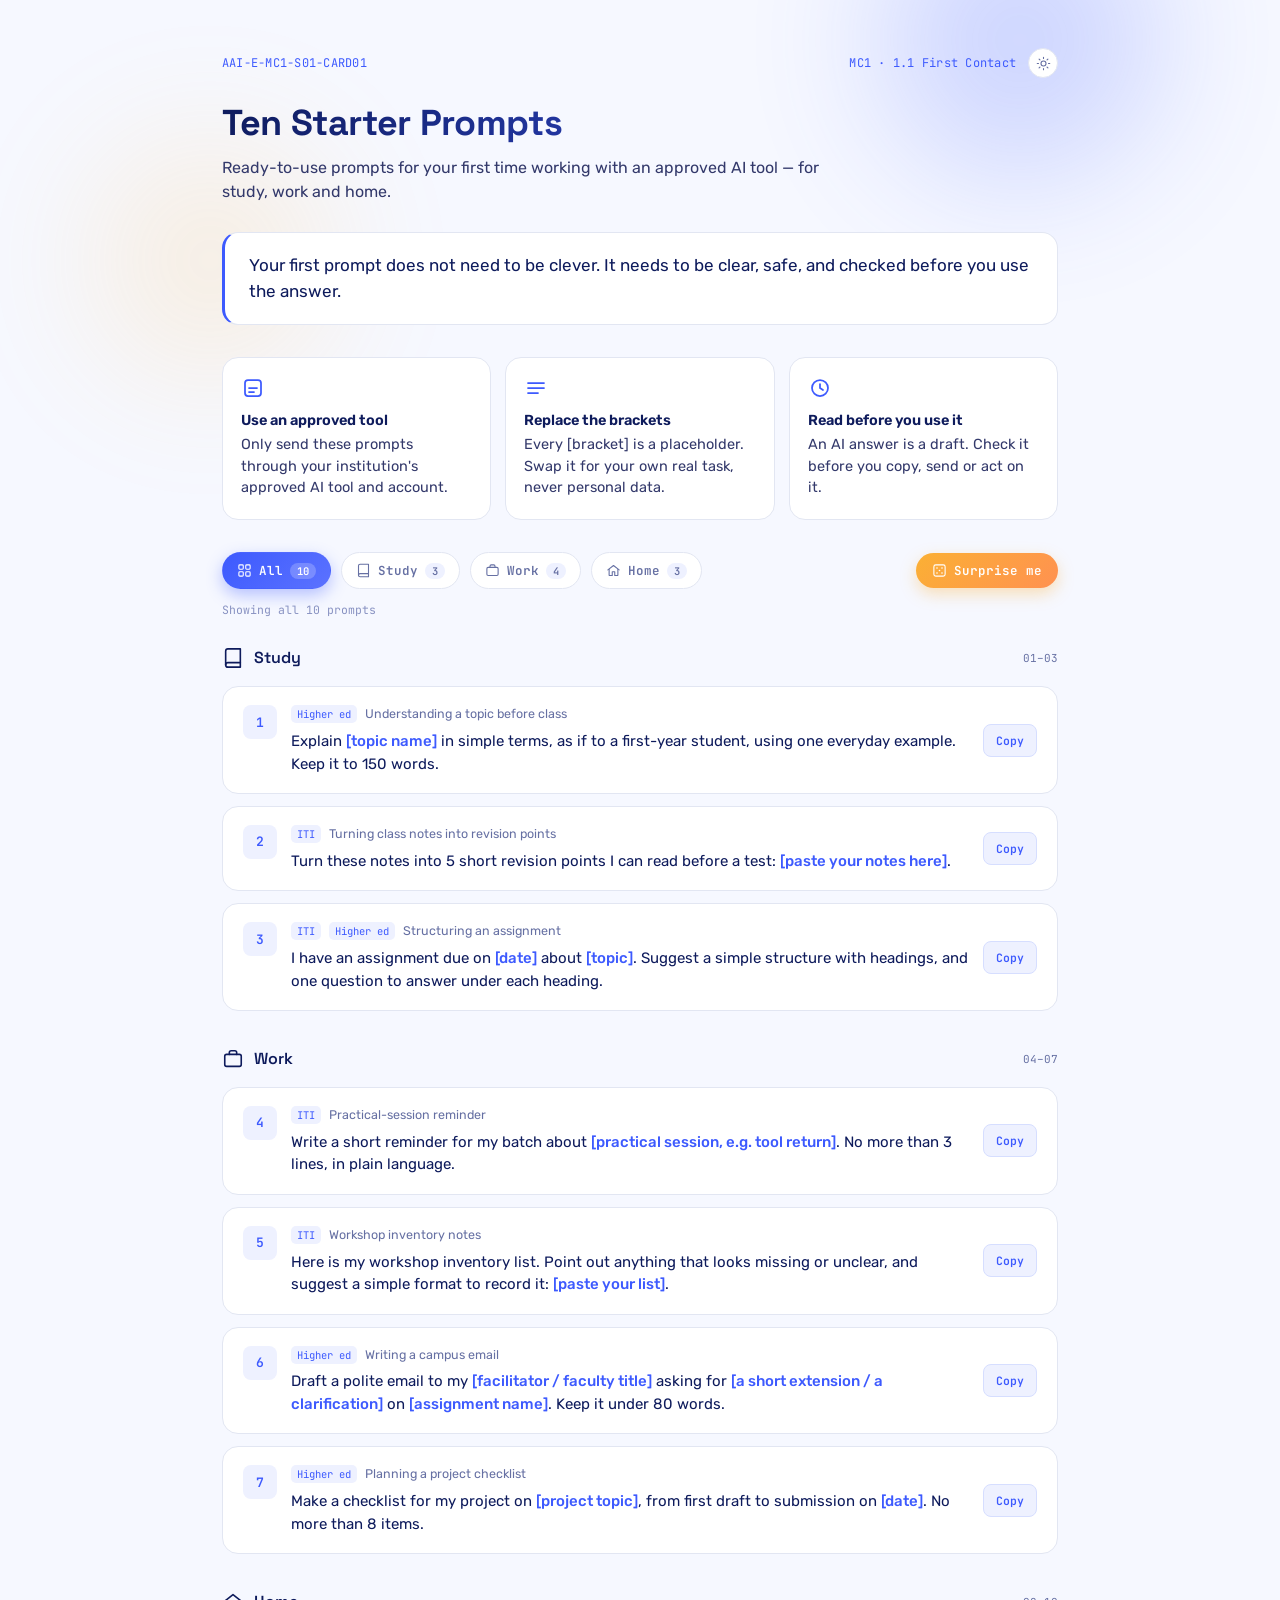
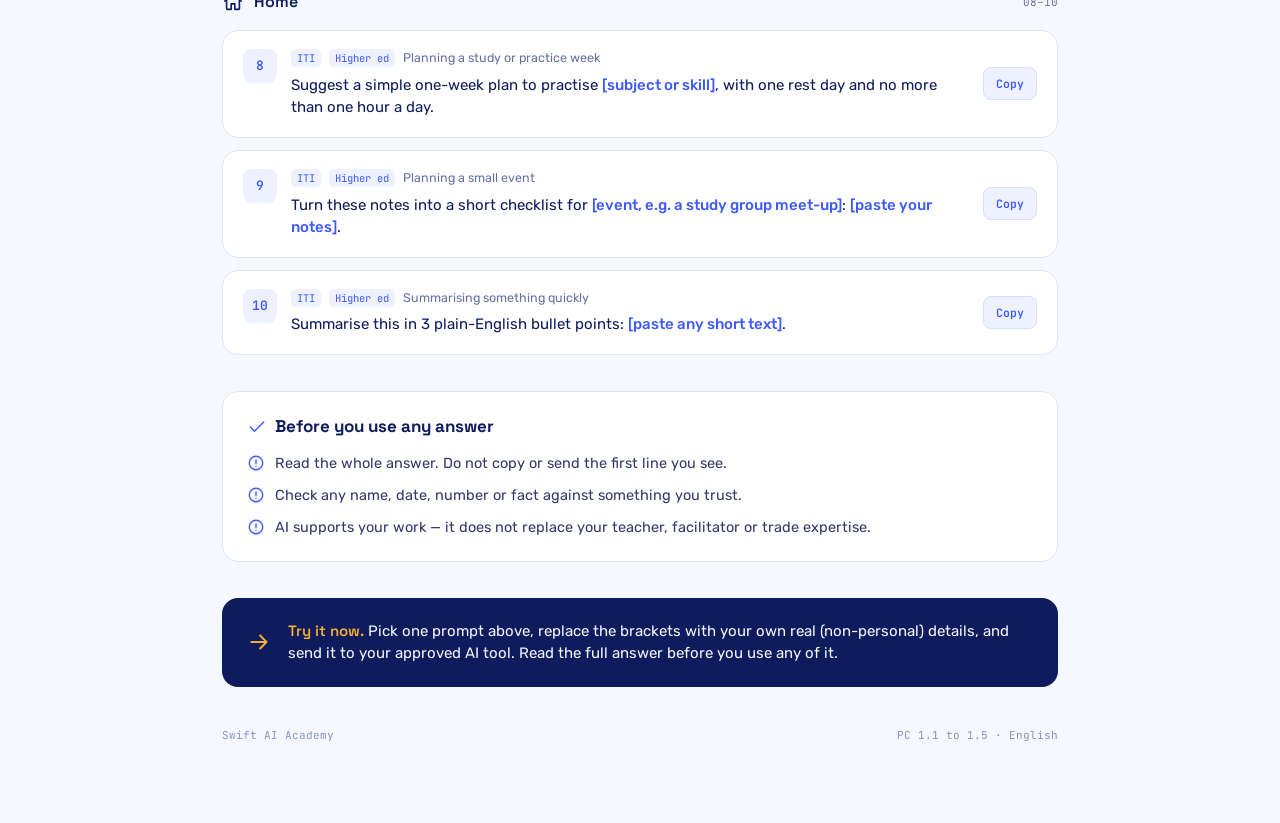
==== commit a370d5c8: "Revert "Make the slide deck the site root" This reverts commit 48088172e0eb5b4f8dcce6cb5495106a99054" ====
--- a/index.html
+++ b/index.html
@@ -3,839 +3,219 @@
 <head>
 <meta charset="UTF-8">
 <meta name="viewport" content="width=device-width, initial-scale=1.0">
-<title>Ten Starter Prompts — Slides</title>
+<title>Ten Starter Prompts — Swift AI Academy</title>
 <link rel="preconnect" href="https://fonts.googleapis.com">
 <link rel="preconnect" href="https://fonts.gstatic.com" crossorigin>
-<link href="https://fonts.googleapis.com/css2?family=Rubik:wght@400;500;600;700&family=Space+Grotesk:wght@600;700&family=JetBrains+Mono:wght@500;600&display=swap" rel="stylesheet">
-<style>
-  :root{
-    --bg:#F6F8FF;
-    --navy:#0E1B5C;
-    --royal:#3D5AFE;
-    --royal-tint:#EEF1FF;
-    --gold:#FBB034;
-    --gold-tint:#FFF6E6;
-    --green:#1E9E6B;
-    --green-tint:#EAFAF2;
-    --red:#D6473C;
-    --border:#E2E6F2;
-    --card:#FFFFFF;
-    --text-2:#33396B;
-    --text-3:#6670A3;
-  }
-  *{box-sizing:border-box;}
-  html,body{margin:0;padding:0;}
-  body{
-    background:var(--bg);
-    font-family:'Rubik', sans-serif;
-    color:var(--navy);
-    line-height:1.5;
-  }
-  .deck{
-    max-width:760px;
-    margin:0 auto;
-    padding:32px 24px 60px;
-  }
-
-  /* header, shared across slides */
-  .deck-header{
-    padding-bottom:16px;
-    margin-bottom:22px;
-    border-bottom:1px solid var(--border);
-  }
-  .eyebrow{
-    display:flex;
-    flex-wrap:wrap;
-    gap:8px;
-    margin-bottom:12px;
-  }
-  .eyebrow span{
-    font-family:'JetBrains Mono', monospace;
-    font-size:11px;
-    font-weight:600;
-    color:var(--royal);
-    background:var(--royal-tint);
-    border-radius:999px;
-    padding:4px 10px;
-  }
-  .eyebrow span.code{background:none;padding:4px 0;color:var(--text-3);}
-  h1{
-    font-family:'Space Grotesk', sans-serif;
-    font-size:28px;
-    font-weight:700;
-    margin:0 0 6px;
-    letter-spacing:-0.01em;
-  }
-  .deck-sub{
-    margin:0;
-    font-size:14.5px;
-    color:var(--text-2);
-  }
-
-  /* progress dots */
-  .dots{
-    display:flex;
-    gap:6px;
-    margin:18px 0 26px;
-  }
-  .dots span{
-    height:6px;
-    flex:1;
-    border-radius:999px;
-    background:var(--border);
-    transition:background .25s ease;
-  }
-  .dots span.done, .dots span.active{background:var(--royal);}
-
-  /* nav */
-  .back-btn{
-    display:none;
-    align-items:center;
-    gap:6px;
-    background:var(--card);
-    border:1px solid var(--border);
-    border-radius:999px;
-    padding:9px 16px;
-    font-family:'JetBrains Mono', monospace;
-    font-size:12.5px;
-    font-weight:600;
-    color:var(--navy);
-    cursor:pointer;
-    margin-bottom:20px;
-  }
-  .back-btn:hover{border-color:var(--royal);color:var(--royal);}
-  .slide.show .back-btn{display:inline-flex;}
-
-  .nav-row{
-    display:flex;
-    justify-content:flex-end;
-    margin-top:26px;
-  }
-  .next-btn{
-    display:inline-flex;
-    align-items:center;
-    gap:8px;
-    background:var(--royal);
-    color:#fff;
-    border:none;
-    border-radius:999px;
-    padding:12px 22px;
-    font-family:'JetBrains Mono', monospace;
-    font-size:13.5px;
-    font-weight:700;
-    cursor:pointer;
-    box-shadow:0 8px 20px rgba(61,90,254,0.3);
-    transition:transform .15s ease, box-shadow .15s ease;
-  }
-  .next-btn:hover{transform:translateY(-2px);box-shadow:0 10px 24px rgba(61,90,254,0.4);}
-
-  /* slides */
-  .slide{display:none;}
-  .slide.show{display:block;animation:fadeUp .35s ease;}
-  @keyframes fadeUp{from{opacity:0;transform:translateY(8px);}to{opacity:1;transform:none;}}
-  .slide h2{
-    font-family:'Space Grotesk', sans-serif;
-    font-size:21px;
-    margin:0 0 6px;
-  }
-  .slide .lead{
-    margin:0 0 20px;
-    font-size:14.5px;
-    color:var(--text-2);
-  }
-
-  /* caution cards */
-  .caution-grid{display:flex;flex-direction:column;gap:14px;}
-  .caution{
-    display:flex;
-    gap:16px;
-    align-items:flex-start;
-    background:var(--card);
-    border:1.5px solid var(--border);
-    border-left:4px solid #FF8A65;
-    border-radius:16px;
-    padding:18px 20px;
-    box-shadow:0 6px 18px rgba(255,138,101,0.12);
-    transition:transform .2s ease, box-shadow .2s ease;
-  }
-  .caution:hover{transform:translateY(-2px);box-shadow:0 10px 24px rgba(255,138,101,0.18);}
-  .caution .icon-wrap{
-    width:48px;height:48px;
-    border-radius:14px;
-    background:linear-gradient(135deg,#FF8A65,#FFC24B);
-    display:flex;align-items:center;justify-content:center;
-    flex-shrink:0;
-    color:#fff;
-    box-shadow:0 6px 14px rgba(255,138,101,0.4);
-  }
-  .caution .icon-wrap svg{width:24px;height:24px;}
-  .caution strong{display:block;font-size:15px;margin-bottom:4px;color:var(--navy);}
-  .caution p{margin:0;font-size:13.5px;color:var(--text-2);}
-
-  /* what's inside preview chips */
-  .preview-row{margin-top:24px;}
-  .preview-row .lead-mini{
-    text-align:center;
-    font-family:'JetBrains Mono', monospace;
-    font-size:12px;
-    font-weight:700;
-    letter-spacing:.04em;
-    color:var(--text-3);
-    text-transform:uppercase;
-    margin-bottom:14px;
-  }
-  .chip-grid{display:grid;grid-template-columns:repeat(3,1fr);gap:12px;}
-  .chip-card{
-    background:#fff;
-    border:1.5px solid var(--border);
-    border-radius:16px;
-    padding:18px 10px;
-    text-align:center;
-    transition:transform .2s ease, box-shadow .2s ease;
-  }
-  .chip-card:hover{transform:translateY(-3px);box-shadow:0 10px 22px rgba(14,27,92,0.1);}
-  .chip-icon{
-    width:46px;height:46px;
-    border-radius:13px;
-    margin:0 auto 10px;
-    display:flex;align-items:center;justify-content:center;
-    color:#fff;
-  }
-  .chip-icon svg{width:22px;height:22px;}
-  .chip-icon.c-study{background:linear-gradient(135deg,#3D5AFE,#7C90FF);box-shadow:0 6px 14px rgba(61,90,254,0.35);}
-  .chip-icon.c-work{background:linear-gradient(135deg,#FF8A65,#FFC24B);box-shadow:0 6px 14px rgba(255,138,101,0.35);}
-  .chip-icon.c-home{background:linear-gradient(135deg,#1E9E6B,#5FD79A);box-shadow:0 6px 14px rgba(30,158,107,0.35);}
-  .chip-card span{display:block;font-weight:700;font-size:13.5px;color:var(--navy);margin-bottom:2px;}
-  .chip-card small{display:block;font-size:11px;color:var(--text-3);}
-
-  /* category row label */
-  .cat-label{
-    display:inline-flex;
-    align-items:center;
-    gap:8px;
-    background:var(--royal-tint);
-    color:var(--royal);
-    border-radius:999px;
-    padding:6px 14px;
-    font-family:'JetBrains Mono', monospace;
-    font-size:12px;
-    font-weight:700;
-    margin-bottom:16px;
-  }
-  .cat-label svg{width:15px;height:15px;}
-
-  /* prompt boxes */
-  .prompt-grid{display:flex;flex-direction:column;gap:12px;}
-  .prompt-box{
-    background:var(--card);
-    border:1.5px solid var(--border);
-    border-radius:14px;
-    padding:16px 18px;
-    display:flex;
-    gap:14px;
-  }
-  .prompt-box .num{
-    font-family:'JetBrains Mono', monospace;
-    font-weight:700;
-    font-size:13px;
-    color:var(--royal);
-    background:var(--royal-tint);
-    width:28px;height:28px;
-    border-radius:8px;
-    display:flex;align-items:center;justify-content:center;
-    flex-shrink:0;
-  }
-  .prompt-box .tag{
-    display:inline-block;
-    font-family:'JetBrains Mono', monospace;
-    font-size:10.5px;
-    color:var(--royal);
-    background:var(--royal-tint);
-    border-radius:5px;
-    padding:2px 7px;
-    margin-bottom:6px;
-  }
-  .prompt-box p{margin:0;font-size:14px;color:var(--navy);}
-  .prompt-box b{color:var(--royal);font-weight:600;}
-
-  /* example comparison */
-  .compare{display:flex;flex-direction:column;gap:12px;margin-bottom:18px;}
-  .compare-box{
-    border-radius:14px;
-    padding:16px 18px;
-    border:1.5px solid var(--border);
-  }
-  .compare-box.tmpl{background:#F9FAFD;}
-  .compare-box.filled{background:var(--royal-tint);border-color:#C7D2FF;}
-  .compare-box .tag-row{
-    display:flex;align-items:center;gap:7px;
-    font-family:'JetBrains Mono', monospace;
-    font-size:11px;font-weight:700;letter-spacing:.04em;
-    margin-bottom:8px;
-    color:var(--text-3);
-  }
-  .compare-box.filled .tag-row{color:var(--royal);}
-  .compare-box .tag-row svg{width:14px;height:14px;}
-  .compare-box p{margin:0;font-size:14px;color:var(--navy);}
-  .compare-box b{color:var(--royal);font-weight:600;}
-
-  .answer-sample{
-    background:var(--card);
-    border:1.5px solid var(--border);
-    border-radius:14px;
-    padding:16px 18px;
-    margin-bottom:14px;
-  }
-  .answer-sample .tag-row{
-    display:flex;align-items:center;gap:7px;
-    font-family:'JetBrains Mono', monospace;
-    font-size:11px;font-weight:700;letter-spacing:.04em;
-    color:var(--text-3);
-    margin-bottom:8px;
-  }
-  .answer-sample p{margin:0 0 6px;font-size:13.5px;color:var(--text-2);}
-  .answer-sample p:last-child{margin-bottom:0;}
-
-  .note-box{
-    display:flex;gap:12px;align-items:flex-start;
-    background:var(--card);
-    border:1.5px solid var(--border);
-    border-left:4px solid #FF8A65;
-    border-radius:12px;
-    padding:14px 16px;
-    font-size:13px;
-    color:var(--text-2);
-    box-shadow:0 4px 12px rgba(255,138,101,0.1);
-  }
-  .note-box .icon-wrap{
-    width:28px;height:28px;
-    border-radius:9px;
-    background:linear-gradient(135deg,#FF8A65,#FFC24B);
-    display:flex;align-items:center;justify-content:center;
-    flex-shrink:0;
-    color:#fff;
-    box-shadow:0 3px 8px rgba(255,138,101,0.35);
-  }
-  .note-box svg{width:15px;height:15px;flex-shrink:0;}
-
-  /* interactive */
-  .try-box{
-    background:var(--card);
-    border:1.5px solid var(--border);
-    border-radius:14px;
-    padding:18px;
-    margin-bottom:16px;
-  }
-  .try-box label{
-    display:block;
-    font-weight:600;
-    font-size:13.5px;
-    margin-bottom:8px;
-    color:var(--navy);
-  }
-  .try-box textarea, .try-box input[type="text"]{
-    width:100%;
-    border:1.5px solid var(--border);
-    border-radius:10px;
-    padding:10px 12px;
-    font-family:'Rubik', sans-serif;
-    font-size:13.5px;
-    color:var(--navy);
-    resize:vertical;
-    margin-bottom:14px;
-  }
-  .try-box textarea:focus, .try-box input:focus{outline:2px solid var(--royal);outline-offset:1px;border-color:transparent;}
-  .toggle-row{display:flex;gap:10px;}
-  .toggle-btn{
-    flex:1;
-    text-align:center;
-    padding:11px;
-    border-radius:10px;
-    border:1.5px solid var(--border);
-    background:#fff;
-    font-weight:700;
-    font-size:13.5px;
-    color:var(--navy);
-    cursor:pointer;
-    transition:all .15s ease;
-  }
-  .toggle-btn.selected{
-    background:var(--royal);
-    border-color:var(--royal);
-    color:#fff;
-  }
-
-  /* recap */
-  .recap-badge{
-    display:flex;
-    align-items:center;
-    gap:8px;
-    width:fit-content;
-    margin:0 auto 24px;
-    background:#fff;
-    border:1.5px solid var(--border);
-    border-radius:999px;
-    padding:10px 20px;
-    font-family:'Space Grotesk', sans-serif;
-    font-weight:700;
-    font-size:15px;
-    color:var(--navy);
-    box-shadow:0 6px 16px rgba(61,90,254,0.12);
-  }
-  .recap-badge svg{width:20px;height:20px;color:var(--royal);}
-
-  .recap-grid{
-    display:grid;
-    grid-template-columns:1fr 1fr;
-    gap:14px;
-    margin-bottom:26px;
-  }
-  .recap-card{
-    position:relative;
-    border-radius:14px;
-    padding:22px 18px 18px;
-    border:1.5px solid transparent;
-  }
-  .recap-card .badge-num{
-    position:absolute;
-    top:-11px;left:-11px;
-    width:26px;height:26px;
-    border-radius:999px;
-    display:flex;align-items:center;justify-content:center;
-    font-family:'JetBrains Mono', monospace;
-    font-weight:700;font-size:12px;
-    color:#fff;
-    box-shadow:0 3px 8px rgba(0,0,0,0.18);
-  }
-  .recap-card .icon-mini{width:22px;height:22px;margin-bottom:10px;display:block;}
-  .recap-card p{margin:0;font-size:13.5px;font-weight:600;color:var(--navy);line-height:1.4;}
-
-  .recap-1{background:#EEF1FF;border-color:#D7DEFF;}
-  .recap-1 .badge-num{background:var(--royal);}
-  .recap-1 .icon-mini{color:var(--royal);}
-
-  .recap-2{background:#F4ECFE;border-color:#E1CFFA;}
-  .recap-2 .badge-num{background:#8B5CF6;}
-  .recap-2 .icon-mini{color:#8B5CF6;}
-
-  .recap-3{background:#EAFAF2;border-color:#CBF0DD;}
-  .recap-3 .badge-num{background:#1E9E6B;}
-  .recap-3 .icon-mini{color:#1E9E6B;}
-
-  @media (max-width:600px){
-    .recap-grid{grid-template-columns:1fr;}
-    .recap-card{grid-column:auto !important;}
-  }
-  .restart-btn{
-    display:inline-flex;align-items:center;gap:8px;
-    background:#fff;
-    border:1.5px solid var(--border);
-    border-radius:999px;
-    padding:11px 20px;
-    font-family:'JetBrains Mono', monospace;
-    font-size:13px;font-weight:700;
-    color:var(--navy);
-    cursor:pointer;
-  }
-  .restart-btn:hover{border-color:var(--royal);color:var(--royal);}
-
-  @media (max-width:600px){
-    .deck{padding:22px 16px 48px;}
-    h1{font-size:23px;}
-    .prompt-box{flex-direction:column;}
-  }
-</style>
+<link href="https://fonts.googleapis.com/css2?family=Rubik:wght@400;500;600;700&family=Space+Grotesk:wght@500;600;700&family=JetBrains+Mono:wght@500;600&display=swap" rel="stylesheet">
+<link rel="stylesheet" href="style.css">
 </head>
 <body>
-<div class="deck">
-
-  <div class="deck-header">
-    <div class="eyebrow">
-      <span class="code">AAI-E-MC1-S01-CARD01</span>
-      <span>Prompt Card</span>
-      <span>0.25 hrs</span>
-      <span>Practice</span>
-    </div>
-    <h1>Ten Starter Prompts</h1>
-    <p class="deck-sub">Ten ready-to-use AI prompts for study, work and home — and how to use them safely.</p>
-  </div>
-
-  <div class="dots" id="dots"></div>
-
-  <!-- SLIDE 1: CAUTIONS -->
-  <section class="slide" data-slide>
-    <button class="back-btn" type="button" onclick="goTo(current-1)">
-      <svg width="14" height="14" viewBox="0 0 24 24" fill="none" stroke="currentColor" stroke-width="2" stroke-linecap="round" stroke-linejoin="round"><path d="M19 12H5M12 19l-7-7 7-7"/></svg>
-      Back
-    </button>
-    <h2>1. Before you start</h2>
-    <p class="lead">Three quick rules — read these before you try any prompt.</p>
-
-    <div class="caution-grid">
-      <div class="caution">
-        <div class="icon-wrap">
-          <svg viewBox="0 0 24 24" fill="none" stroke="currentColor" stroke-width="1.75" stroke-linecap="round" stroke-linejoin="round"><path d="M12 2l8 4v6c0 5-3.5 8.5-8 10-4.5-1.5-8-5-8-10V6l8-4z"/><path d="M9 12l2 2 4-4"/></svg>
-        </div>
-        <div>
-          <strong>Use an approved tool only</strong>
-          <p>Only send these prompts through your institution's approved AI tool and account — not a random app.</p>
-        </div>
-      </div>
-      <div class="caution">
-        <div class="icon-wrap">
-          <svg viewBox="0 0 24 24" fill="none" stroke="currentColor" stroke-width="1.75" stroke-linecap="round" stroke-linejoin="round"><rect x="4" y="10" width="16" height="10" rx="2"/><path d="M8 10V7a4 4 0 0 1 8 0v3"/></svg>
-        </div>
-        <div>
-          <strong>Never type in personal data</strong>
-          <p>Replace every <b style="color:var(--royal)">[bracket]</b> with your own task — never your name, ID number, address or photos.</p>
-        </div>
-      </div>
-      <div class="caution">
-        <div class="icon-wrap">
-          <svg viewBox="0 0 24 24" fill="none" stroke="currentColor" stroke-width="1.75" stroke-linecap="round" stroke-linejoin="round"><circle cx="12" cy="12" r="8"/><path d="M12 8v4l3 2"/></svg>
-        </div>
-        <div>
-          <strong>Read the whole answer first</strong>
-          <p>An AI answer is a draft, not the final word. Check it before you copy, send or act on it.</p>
-        </div>
-      </div>
-    </div>
-
-    <div class="preview-row">
-      <p class="lead-mini">Ten prompts, ready for —</p>
-      <div class="chip-grid">
-        <div class="chip-card">
-          <div class="chip-icon c-study">
-            <svg viewBox="0 0 24 24" fill="none" stroke="currentColor" stroke-width="1.75" stroke-linecap="round" stroke-linejoin="round"><path d="M4 19.5A2.5 2.5 0 0 1 6.5 17H20"/><path d="M6.5 2H20v20H6.5A2.5 2.5 0 0 1 4 19.5v-15A2.5 2.5 0 0 1 6.5 2z"/></svg>
-          </div>
-          <span>Study</span>
-          <small>3 prompts</small>
-        </div>
-        <div class="chip-card">
-          <div class="chip-icon c-work">
-            <svg viewBox="0 0 24 24" fill="none" stroke="currentColor" stroke-width="1.75" stroke-linecap="round" stroke-linejoin="round"><rect x="3" y="7" width="18" height="13" rx="2"/><path d="M8 7V5a2 2 0 0 1 2-2h4a2 2 0 0 1 2 2v2"/></svg>
-          </div>
-          <span>Work</span>
-          <small>4 prompts</small>
-        </div>
-        <div class="chip-card">
-          <div class="chip-icon c-home">
-            <svg viewBox="0 0 24 24" fill="none" stroke="currentColor" stroke-width="1.75" stroke-linecap="round" stroke-linejoin="round"><path d="M3 11l9-7 9 7"/><path d="M5 10v9a1 1 0 0 0 1 1h4v-6h4v6h4a1 1 0 0 0 1-1v-9"/></svg>
-          </div>
-          <span>Home</span>
-          <small>3 prompts</small>
-        </div>
-      </div>
-    </div>
-
-    <div class="nav-row">
-      <button class="next-btn" type="button" onclick="goTo(current+1)">
-        Next: see the prompts
-        <svg width="15" height="15" viewBox="0 0 24 24" fill="none" stroke="currentColor" stroke-width="2.5" stroke-linecap="round" stroke-linejoin="round"><path d="M5 12h14M13 5l7 7-7 7"/></svg>
+<div class="page">
+  <div class="bg-blob blob-1" aria-hidden="true"></div>
+  <div class="bg-blob blob-2" aria-hidden="true"></div>
+
+  <div class="schema-row">
+    <span>AAI-E-MC1-S01-CARD01</span>
+    <div class="schema-right">
+      <span>MC1 · 1.1 First Contact</span>
+      <button class="theme-toggle" type="button" aria-label="Toggle dark mode" title="Toggle theme">
+        <svg class="icon icon-sun" viewBox="0 0 24 24" fill="none" stroke="currentColor" stroke-width="1.75" stroke-linecap="round" stroke-linejoin="round"><circle cx="12" cy="12" r="4"/><path d="M12 2v2M12 20v2M4.93 4.93l1.41 1.41M17.66 17.66l1.41 1.41M2 12h2M20 12h2M6.34 17.66l-1.41 1.41M19.07 4.93l-1.41 1.41"/></svg>
+        <svg class="icon icon-moon" viewBox="0 0 24 24" fill="none" stroke="currentColor" stroke-width="1.75" stroke-linecap="round" stroke-linejoin="round"><path d="M21 12.79A9 9 0 1 1 11.21 3 7 7 0 0 0 21 12.79z"/></svg>
       </button>
     </div>
-  </section>
-
-  <!-- SLIDE 2: STUDY -->
-  <section class="slide" data-slide>
-    <button class="back-btn" type="button" onclick="goTo(current-1)">
-      <svg width="14" height="14" viewBox="0 0 24 24" fill="none" stroke="currentColor" stroke-width="2" stroke-linecap="round" stroke-linejoin="round"><path d="M19 12H5M12 19l-7-7 7-7"/></svg>
-      Back
-    </button>
-    <h2>2. Study — pick a prompt</h2>
-    <p class="lead">Use these before class, for revision, or to plan an assignment.</p>
-
-    <div class="cat-label">
-      <svg viewBox="0 0 24 24" fill="none" stroke="currentColor" stroke-width="1.75" stroke-linecap="round" stroke-linejoin="round"><path d="M4 19.5A2.5 2.5 0 0 1 6.5 17H20"/><path d="M6.5 2H20v20H6.5A2.5 2.5 0 0 1 4 19.5v-15A2.5 2.5 0 0 1 6.5 2z"/></svg>
-      STUDY · 01–03
-    </div>
-
-    <div class="prompt-grid">
-      <div class="prompt-box">
+  </div>
+
+  <h1>Ten Starter Prompts</h1>
+  <p class="subtitle">Ready-to-use prompts for your first time working with an approved AI tool — for study, work and home.</p>
+
+  <div class="hook">
+    Your first prompt does not need to be clever. It needs to be clear, safe, and checked before you use the answer.
+  </div>
+
+  <div class="rules">
+    <div class="rule">
+      <svg class="icon" viewBox="0 0 24 24" fill="none" stroke="currentColor" stroke-width="1.75" stroke-linecap="round" stroke-linejoin="round"><rect x="4" y="4" width="16" height="16" rx="3"/><path d="M8 12h8M8 16h5"/></svg>
+      <p><span class="lead">Use an approved tool</span>Only send these prompts through your institution's approved AI tool and account.</p>
+    </div>
+    <div class="rule">
+      <svg class="icon" viewBox="0 0 24 24" fill="none" stroke="currentColor" stroke-width="1.75" stroke-linecap="round" stroke-linejoin="round"><path d="M4 7h16M4 12h16M4 17h10"/></svg>
+      <p><span class="lead">Replace the brackets</span>Every <span class="bracket">[bracket]</span> is a placeholder. Swap it for your own real task, never personal data.</p>
+    </div>
+    <div class="rule">
+      <svg class="icon" viewBox="0 0 24 24" fill="none" stroke="currentColor" stroke-width="1.75" stroke-linecap="round" stroke-linejoin="round"><circle cx="12" cy="12" r="8"/><path d="M12 8v4l3 2"/></svg>
+      <p><span class="lead">Read before you use it</span>An AI answer is a draft. Check it before you copy, send or act on it.</p>
+    </div>
+  </div>
+
+  <div class="filter-bar">
+    <button class="filter-btn active" data-filter="all" aria-pressed="true">
+      <svg class="icon" viewBox="0 0 24 24" fill="none" stroke="currentColor" stroke-width="1.75" stroke-linecap="round" stroke-linejoin="round"><rect x="3" y="3" width="7" height="7" rx="1.5"/><rect x="14" y="3" width="7" height="7" rx="1.5"/><rect x="3" y="14" width="7" height="7" rx="1.5"/><rect x="14" y="14" width="7" height="7" rx="1.5"/></svg>
+      <span>All</span><span class="filter-count">10</span>
+    </button>
+    <button class="filter-btn" data-filter="study" aria-pressed="false">
+      <svg class="icon" viewBox="0 0 24 24" fill="none" stroke="currentColor" stroke-width="1.75" stroke-linecap="round" stroke-linejoin="round"><path d="M4 19.5A2.5 2.5 0 0 1 6.5 17H20"/><path d="M6.5 2H20v20H6.5A2.5 2.5 0 0 1 4 19.5v-15A2.5 2.5 0 0 1 6.5 2z"/></svg>
+      <span>Study</span><span class="filter-count">3</span>
+    </button>
+    <button class="filter-btn" data-filter="work" aria-pressed="false">
+      <svg class="icon" viewBox="0 0 24 24" fill="none" stroke="currentColor" stroke-width="1.75" stroke-linecap="round" stroke-linejoin="round"><rect x="3" y="7" width="18" height="13" rx="2"/><path d="M8 7V5a2 2 0 0 1 2-2h4a2 2 0 0 1 2 2v2"/></svg>
+      <span>Work</span><span class="filter-count">4</span>
+    </button>
+    <button class="filter-btn" data-filter="home" aria-pressed="false">
+      <svg class="icon" viewBox="0 0 24 24" fill="none" stroke="currentColor" stroke-width="1.75" stroke-linecap="round" stroke-linejoin="round"><path d="M3 11l9-7 9 7"/><path d="M5 10v9a1 1 0 0 0 1 1h4v-6h4v6h4a1 1 0 0 0 1-1v-9"/></svg>
+      <span>Home</span><span class="filter-count">3</span>
+    </button>
+    <button class="surprise-btn" type="button" aria-label="Jump to a random prompt">
+      <svg class="icon" viewBox="0 0 24 24" fill="none" stroke="currentColor" stroke-width="1.75" stroke-linecap="round" stroke-linejoin="round"><rect x="3" y="3" width="18" height="18" rx="3"/><circle cx="8" cy="8" r="1.3" fill="currentColor" stroke="none"/><circle cx="16" cy="8" r="1.3" fill="currentColor" stroke="none"/><circle cx="12" cy="12" r="1.3" fill="currentColor" stroke="none"/><circle cx="8" cy="16" r="1.3" fill="currentColor" stroke="none"/><circle cx="16" cy="16" r="1.3" fill="currentColor" stroke="none"/></svg>
+      <span>Surprise me</span>
+    </button>
+  </div>
+  <p class="filter-status" aria-live="polite">Showing all 10 prompts</p>
+
+  <!-- STUDY -->
+  <div class="group" data-category="study" id="group-study">
+    <div class="group-head">
+      <svg class="icon" viewBox="0 0 24 24" fill="none" stroke="currentColor" stroke-width="1.75" stroke-linecap="round" stroke-linejoin="round"><path d="M4 19.5A2.5 2.5 0 0 1 6.5 17H20"/><path d="M6.5 2H20v20H6.5A2.5 2.5 0 0 1 4 19.5v-15A2.5 2.5 0 0 1 6.5 2z"/></svg>
+      <h2>Study</h2>
+      <span class="count">01–03</span>
+    </div>
+    <div class="prompts">
+      <div class="prompt">
         <div class="num">1</div>
-        <div>
-          <span class="tag">Higher ed</span>
-          <p>Explain <b>[topic name]</b> in simple terms, as if to a first-year student, using one everyday example. Keep it to 150 words.</p>
-        </div>
-      </div>
-      <div class="prompt-box">
+        <div class="prompt-body">
+          <p class="context"><span class="tag">Higher ed</span>Understanding a topic before class</p>
+          <p class="text" data-prompt="Explain [topic name] in simple terms, as if to a first-year student, using one everyday example. Keep it to 150 words.">Explain <span class="bracket">[topic name]</span> in simple terms, as if to a first-year student, using one everyday example. Keep it to 150 words.</p>
+        </div>
+        <button class="copy-btn" type="button">Copy</button>
+      </div>
+      <div class="prompt">
         <div class="num">2</div>
-        <div>
-          <span class="tag">ITI</span>
-          <p>Turn these notes into 5 short revision points I can read before a test: <b>[paste your notes here]</b>.</p>
-        </div>
-      </div>
-      <div class="prompt-box">
+        <div class="prompt-body">
+          <p class="context"><span class="tag">ITI</span>Turning class notes into revision points</p>
+          <p class="text" data-prompt="Turn these notes into 5 short revision points I can read before a test: [paste your notes here].">Turn these notes into 5 short revision points I can read before a test: <span class="bracket">[paste your notes here]</span>.</p>
+        </div>
+        <button class="copy-btn" type="button">Copy</button>
+      </div>
+      <div class="prompt">
         <div class="num">3</div>
-        <div>
-          <span class="tag">ITI</span> <span class="tag">Higher ed</span>
-          <p>I have an assignment due on <b>[date]</b> about <b>[topic]</b>. Suggest a simple structure with headings, and one question to answer under each heading.</p>
-        </div>
-      </div>
-    </div>
-
-    <div class="nav-row">
-      <button class="next-btn" type="button" onclick="goTo(current+1)">
-        Next: Work prompts
-        <svg width="15" height="15" viewBox="0 0 24 24" fill="none" stroke="currentColor" stroke-width="2.5" stroke-linecap="round" stroke-linejoin="round"><path d="M5 12h14M13 5l7 7-7 7"/></svg>
-      </button>
-    </div>
-  </section>
-
-  <!-- SLIDE 3: WORK -->
-  <section class="slide" data-slide>
-    <button class="back-btn" type="button" onclick="goTo(current-1)">
-      <svg width="14" height="14" viewBox="0 0 24 24" fill="none" stroke="currentColor" stroke-width="2" stroke-linecap="round" stroke-linejoin="round"><path d="M19 12H5M12 19l-7-7 7-7"/></svg>
-      Back
-    </button>
-    <h2>3. Work — pick a prompt</h2>
-    <p class="lead">Use these for reminders, notes, emails and project planning.</p>
-
-    <div class="cat-label">
-      <svg viewBox="0 0 24 24" fill="none" stroke="currentColor" stroke-width="1.75" stroke-linecap="round" stroke-linejoin="round"><rect x="3" y="7" width="18" height="13" rx="2"/><path d="M8 7V5a2 2 0 0 1 2-2h4a2 2 0 0 1 2 2v2"/></svg>
-      WORK · 04–07
-    </div>
-
-    <div class="prompt-grid">
-      <div class="prompt-box">
+        <div class="prompt-body">
+          <p class="context"><span class="tag">ITI</span><span class="tag">Higher ed</span>Structuring an assignment</p>
+          <p class="text" data-prompt="I have an assignment due on [date] about [topic]. Suggest a simple structure with headings, and one question to answer under each heading.">I have an assignment due on <span class="bracket">[date]</span> about <span class="bracket">[topic]</span>. Suggest a simple structure with headings, and one question to answer under each heading.</p>
+        </div>
+        <button class="copy-btn" type="button">Copy</button>
+      </div>
+    </div>
+  </div>
+
+  <!-- WORK -->
+  <div class="group" data-category="work" id="group-work">
+    <div class="group-head">
+      <svg class="icon" viewBox="0 0 24 24" fill="none" stroke="currentColor" stroke-width="1.75" stroke-linecap="round" stroke-linejoin="round"><rect x="3" y="7" width="18" height="13" rx="2"/><path d="M8 7V5a2 2 0 0 1 2-2h4a2 2 0 0 1 2 2v2"/></svg>
+      <h2>Work</h2>
+      <span class="count">04–07</span>
+    </div>
+    <div class="prompts">
+      <div class="prompt">
         <div class="num">4</div>
-        <div>
-          <span class="tag">ITI</span>
-          <p>Write a short reminder for my batch about <b>[practical session, e.g. tool return]</b>. No more than 3 lines, in plain language.</p>
-        </div>
-      </div>
-      <div class="prompt-box">
+        <div class="prompt-body">
+          <p class="context"><span class="tag">ITI</span>Practical-session reminder</p>
+          <p class="text" data-prompt="Write a short reminder for my batch about [practical session, e.g. tool return]. No more than 3 lines, in plain language.">Write a short reminder for my batch about <span class="bracket">[practical session, e.g. tool return]</span>. No more than 3 lines, in plain language.</p>
+        </div>
+        <button class="copy-btn" type="button">Copy</button>
+      </div>
+      <div class="prompt">
         <div class="num">5</div>
-        <div>
-          <span class="tag">ITI</span>
-          <p>Here is my workshop inventory list. Point out anything that looks missing or unclear, and suggest a simple format to record it: <b>[paste your list]</b>.</p>
-        </div>
-      </div>
-      <div class="prompt-box">
+        <div class="prompt-body">
+          <p class="context"><span class="tag">ITI</span>Workshop inventory notes</p>
+          <p class="text" data-prompt="Here is my workshop inventory list. Point out anything that looks missing or unclear, and suggest a simple format to record it: [paste your list].">Here is my workshop inventory list. Point out anything that looks missing or unclear, and suggest a simple format to record it: <span class="bracket">[paste your list]</span>.</p>
+        </div>
+        <button class="copy-btn" type="button">Copy</button>
+      </div>
+      <div class="prompt">
         <div class="num">6</div>
-        <div>
-          <span class="tag">Higher ed</span>
-          <p>Draft a polite email to my <b>[facilitator / faculty title]</b> asking for <b>[a short extension / a clarification]</b> on <b>[assignment name]</b>. Keep it under 80 words.</p>
-        </div>
-      </div>
-      <div class="prompt-box">
+        <div class="prompt-body">
+          <p class="context"><span class="tag">Higher ed</span>Writing a campus email</p>
+          <p class="text" data-prompt="Draft a polite email to my [facilitator / faculty title] asking for [a short extension / a clarification] on [assignment name]. Keep it under 80 words.">Draft a polite email to my <span class="bracket">[facilitator / faculty title]</span> asking for <span class="bracket">[a short extension / a clarification]</span> on <span class="bracket">[assignment name]</span>. Keep it under 80 words.</p>
+        </div>
+        <button class="copy-btn" type="button">Copy</button>
+      </div>
+      <div class="prompt">
         <div class="num">7</div>
-        <div>
-          <span class="tag">Higher ed</span>
-          <p>Make a checklist for my project on <b>[project topic]</b>, from first draft to submission on <b>[date]</b>. No more than 8 items.</p>
-        </div>
-      </div>
-    </div>
-
-    <div class="nav-row">
-      <button class="next-btn" type="button" onclick="goTo(current+1)">
-        Next: Home prompts
-        <svg width="15" height="15" viewBox="0 0 24 24" fill="none" stroke="currentColor" stroke-width="2.5" stroke-linecap="round" stroke-linejoin="round"><path d="M5 12h14M13 5l7 7-7 7"/></svg>
-      </button>
-    </div>
-  </section>
-
-  <!-- SLIDE 4: HOME -->
-  <section class="slide" data-slide>
-    <button class="back-btn" type="button" onclick="goTo(current-1)">
-      <svg width="14" height="14" viewBox="0 0 24 24" fill="none" stroke="currentColor" stroke-width="2" stroke-linecap="round" stroke-linejoin="round"><path d="M19 12H5M12 19l-7-7 7-7"/></svg>
-      Back
-    </button>
-    <h2>4. Home — pick a prompt</h2>
-    <p class="lead">Use these for practice plans, small events, or a quick summary.</p>
-
-    <div class="cat-label">
-      <svg viewBox="0 0 24 24" fill="none" stroke="currentColor" stroke-width="1.75" stroke-linecap="round" stroke-linejoin="round"><path d="M3 11l9-7 9 7"/><path d="M5 10v9a1 1 0 0 0 1 1h4v-6h4v6h4a1 1 0 0 0 1-1v-9"/></svg>
-      HOME · 08–10
-    </div>
-
-    <div class="prompt-grid">
-      <div class="prompt-box">
+        <div class="prompt-body">
+          <p class="context"><span class="tag">Higher ed</span>Planning a project checklist</p>
+          <p class="text" data-prompt="Make a checklist for my project on [project topic], from first draft to submission on [date]. No more than 8 items.">Make a checklist for my project on <span class="bracket">[project topic]</span>, from first draft to submission on <span class="bracket">[date]</span>. No more than 8 items.</p>
+        </div>
+        <button class="copy-btn" type="button">Copy</button>
+      </div>
+    </div>
+  </div>
+
+  <!-- HOME -->
+  <div class="group" data-category="home" id="group-home">
+    <div class="group-head">
+      <svg class="icon" viewBox="0 0 24 24" fill="none" stroke="currentColor" stroke-width="1.75" stroke-linecap="round" stroke-linejoin="round"><path d="M3 11l9-7 9 7"/><path d="M5 10v9a1 1 0 0 0 1 1h4v-6h4v6h4a1 1 0 0 0 1-1v-9"/></svg>
+      <h2>Home</h2>
+      <span class="count">08–10</span>
+    </div>
+    <div class="prompts">
+      <div class="prompt">
         <div class="num">8</div>
-        <div>
-          <span class="tag">ITI</span> <span class="tag">Higher ed</span>
-          <p>Suggest a simple one-week plan to practise <b>[subject or skill]</b>, with one rest day and no more than one hour a day.</p>
-        </div>
-      </div>
-      <div class="prompt-box">
+        <div class="prompt-body">
+          <p class="context"><span class="tag">ITI</span><span class="tag">Higher ed</span>Planning a study or practice week</p>
+          <p class="text" data-prompt="Suggest a simple one-week plan to practise [subject or skill], with one rest day and no more than one hour a day.">Suggest a simple one-week plan to practise <span class="bracket">[subject or skill]</span>, with one rest day and no more than one hour a day.</p>
+        </div>
+        <button class="copy-btn" type="button">Copy</button>
+      </div>
+      <div class="prompt">
         <div class="num">9</div>
-        <div>
-          <span class="tag">ITI</span> <span class="tag">Higher ed</span>
-          <p>Turn these notes into a short checklist for <b>[event, e.g. a study group meet-up]</b>: <b>[paste your notes]</b>.</p>
-        </div>
-      </div>
-      <div class="prompt-box">
+        <div class="prompt-body">
+          <p class="context"><span class="tag">ITI</span><span class="tag">Higher ed</span>Planning a small event</p>
+          <p class="text" data-prompt="Turn these notes into a short checklist for [event, e.g. a study group meet-up]: [paste your notes].">Turn these notes into a short checklist for <span class="bracket">[event, e.g. a study group meet-up]</span>: <span class="bracket">[paste your notes]</span>.</p>
+        </div>
+        <button class="copy-btn" type="button">Copy</button>
+      </div>
+      <div class="prompt">
         <div class="num">10</div>
-        <div>
-          <span class="tag">ITI</span> <span class="tag">Higher ed</span>
-          <p>Summarise this in 3 plain-English bullet points: <b>[paste any short text]</b>.</p>
-        </div>
-      </div>
-    </div>
-
-    <div class="nav-row">
-      <button class="next-btn" type="button" onclick="goTo(current+1)">
-        Next: see an example
-        <svg width="15" height="15" viewBox="0 0 24 24" fill="none" stroke="currentColor" stroke-width="2.5" stroke-linecap="round" stroke-linejoin="round"><path d="M5 12h14M13 5l7 7-7 7"/></svg>
-      </button>
-    </div>
-  </section>
-
-  <!-- SLIDE 5: EXAMPLE -->
-  <section class="slide" data-slide>
-    <button class="back-btn" type="button" onclick="goTo(current-1)">
-      <svg width="14" height="14" viewBox="0 0 24 24" fill="none" stroke="currentColor" stroke-width="2" stroke-linecap="round" stroke-linejoin="round"><path d="M19 12H5M12 19l-7-7 7-7"/></svg>
-      Back
-    </button>
-    <h2>5. See it filled in</h2>
-    <p class="lead">Same prompt, before and after the brackets are replaced.</p>
-
-    <div class="compare">
-      <div class="compare-box tmpl">
-        <div class="tag-row">
-          <svg viewBox="0 0 24 24" fill="none" stroke="currentColor" stroke-width="2"><rect x="4" y="4" width="16" height="16" rx="2"/></svg>
-          TEMPLATE (PROMPT 1)
-        </div>
-        <p>Explain <b>[topic name]</b> in simple terms, as if to a first-year student, using one everyday example. Keep it to 150 words.</p>
-      </div>
-      <div class="compare-box filled">
-        <div class="tag-row">
-          <svg viewBox="0 0 24 24" fill="none" stroke="currentColor" stroke-width="2.5" stroke-linecap="round" stroke-linejoin="round"><path d="M20 6L9 17l-5-5"/></svg>
-          FILLED IN
-        </div>
-        <p>Explain <b>photosynthesis</b> in simple terms, as if to a first-year student, using one everyday example. Keep it to 150 words.</p>
-      </div>
-    </div>
-
-    <div class="answer-sample">
-      <div class="tag-row">A POSSIBLE AI ANSWER</div>
-      <p>"Photosynthesis is how plants make their own food. Think of a plant as a tiny kitchen: sunlight is the stove, water and carbon dioxide are the ingredients, and the plant's leaves cook them into sugar it can use for energy — giving off oxygen as a bonus."</p>
-    </div>
-
-    <div class="note-box">
-      <div class="icon-wrap">
-        <svg viewBox="0 0 24 24" fill="none" stroke="currentColor" stroke-width="2" stroke-linecap="round" stroke-linejoin="round"><path d="M12 9v4M12 17h.01M10.29 3.86L1.82 18a2 2 0 0 0 1.71 3h16.94a2 2 0 0 0 1.71-3L13.71 3.86a2 2 0 0 0-3.42 0z"/></svg>
-      </div>
-      <span style="align-self:center;">This is only an example answer — always read your own AI's response fully and check any fact before you use it.</span>
-    </div>
-
-    <div class="nav-row">
-      <button class="next-btn" type="button" onclick="goTo(current+1)">
-        Next: try it yourself
-        <svg width="15" height="15" viewBox="0 0 24 24" fill="none" stroke="currentColor" stroke-width="2.5" stroke-linecap="round" stroke-linejoin="round"><path d="M5 12h14M13 5l7 7-7 7"/></svg>
-      </button>
-    </div>
-  </section>
-
-  <!-- SLIDE 6: TRY IT + RECAP -->
-  <section class="slide" data-slide>
-    <button class="back-btn" type="button" onclick="goTo(current-1)">
-      <svg width="14" height="14" viewBox="0 0 24 24" fill="none" stroke="currentColor" stroke-width="2" stroke-linecap="round" stroke-linejoin="round"><path d="M19 12H5M12 19l-7-7 7-7"/></svg>
-      Back
-    </button>
-    <h2>6. Try it yourself</h2>
-    <p class="lead">Pick any prompt from Study, Work or Home — then bring it here.</p>
-
-    <div class="try-box">
-      <label>Which prompt did you pick? (e.g. "Study #2")</label>
-      <input type="text" placeholder="Type the prompt number or name">
-
-      <label>Your filled-in prompt</label>
-      <textarea rows="2" placeholder="Replace the [bracket] and paste your version here"></textarea>
-
-      <label>What the AI answered</label>
-      <textarea rows="3" placeholder="Open your approved AI tool, run your prompt, and paste the answer here"></textarea>
-
-      <label>Did you read the whole answer before trusting it?</label>
-      <div class="toggle-row">
-        <div class="toggle-btn" onclick="selectToggle(this)">Yes</div>
-        <div class="toggle-btn" onclick="selectToggle(this)">No, not yet</div>
-      </div>
-    </div>
-
-    <div class="nav-row">
-      <button class="next-btn" type="button" onclick="goTo(current+1)">
-        Next: quick recap
-        <svg width="15" height="15" viewBox="0 0 24 24" fill="none" stroke="currentColor" stroke-width="2.5" stroke-linecap="round" stroke-linejoin="round"><path d="M5 12h14M13 5l7 7-7 7"/></svg>
-      </button>
-    </div>
-  </section>
-
-  <!-- SLIDE 7: RECAP -->
-  <section class="slide" data-slide>
-    <button class="back-btn" type="button" onclick="goTo(current-1)">
-      <svg width="14" height="14" viewBox="0 0 24 24" fill="none" stroke="currentColor" stroke-width="2" stroke-linecap="round" stroke-linejoin="round"><path d="M19 12H5M12 19l-7-7 7-7"/></svg>
-      Back
-    </button>
-    <h2>7. Quick recap</h2>
-    <p class="lead">Three things to carry with you.</p>
-
-    <div class="recap-badge">
-      <svg viewBox="0 0 24 24" fill="none" stroke="currentColor" stroke-width="2" stroke-linecap="round" stroke-linejoin="round"><path d="M12 15a4 4 0 1 0 0-8 4 4 0 0 0 0 8z"/><path d="M8.5 13.5L6 21l6-3 6 3-2.5-7.5"/></svg>
-      Quick recap
-    </div>
-
-    <div class="recap-grid">
-      <div class="recap-card recap-1">
-        <div class="badge-num">1</div>
-        <svg class="icon-mini" viewBox="0 0 24 24" fill="none" stroke="currentColor" stroke-width="1.75" stroke-linecap="round" stroke-linejoin="round"><path d="M12 2l8 4v6c0 5-3.5 8.5-8 10-4.5-1.5-8-5-8-10V6l8-4z"/><path d="M9 12l2 2 4-4"/></svg>
-        <p>Only use an approved AI tool and account.</p>
-      </div>
-      <div class="recap-card recap-2">
-        <div class="badge-num">2</div>
-        <svg class="icon-mini" viewBox="0 0 24 24" fill="none" stroke="currentColor" stroke-width="1.75" stroke-linecap="round" stroke-linejoin="round"><rect x="4" y="10" width="16" height="10" rx="2"/><path d="M8 10V7a4 4 0 0 1 8 0v3"/></svg>
-        <p>Replace every [bracket] with your task — never personal data.</p>
-      </div>
-      <div class="recap-card recap-3" style="grid-column:1/-1;">
-        <div class="badge-num">3</div>
-        <svg class="icon-mini" viewBox="0 0 24 24" fill="none" stroke="currentColor" stroke-width="1.75" stroke-linecap="round" stroke-linejoin="round"><path d="M1 12s4-8 11-8 11 8 11 8-4 8-11 8-11-8-11-8z"/><circle cx="12" cy="12" r="3"/></svg>
-        <p>Read the whole answer, and check facts, before you use it.</p>
-      </div>
-    </div>
-
-    <div class="nav-row" style="justify-content:flex-start;">
-      <button class="restart-btn" type="button" onclick="goTo(0)">
-        <svg width="14" height="14" viewBox="0 0 24 24" fill="none" stroke="currentColor" stroke-width="2" stroke-linecap="round" stroke-linejoin="round"><path d="M1 4v6h6M23 20v-6h-6"/><path d="M20.49 9A9 9 0 0 0 5.64 5.64L1 10m22 4l-4.64 4.36A9 9 0 0 1 3.51 15"/></svg>
-        Start over
-      </button>
-    </div>
-  </section>
+        <div class="prompt-body">
+          <p class="context"><span class="tag">ITI</span><span class="tag">Higher ed</span>Summarising something quickly</p>
+          <p class="text" data-prompt="Summarise this in 3 plain-English bullet points: [paste any short text].">Summarise this in 3 plain-English bullet points: <span class="bracket">[paste any short text]</span>.</p>
+        </div>
+        <button class="copy-btn" type="button">Copy</button>
+      </div>
+    </div>
+  </div>
+
+  <div class="checklist">
+    <h2>
+      <svg class="icon" viewBox="0 0 24 24" fill="none" stroke="currentColor" stroke-width="1.75" stroke-linecap="round" stroke-linejoin="round"><path d="M20 6L9 17l-5-5"/></svg>
+      Before you use any answer
+    </h2>
+    <ul>
+      <li>
+        <svg class="icon" viewBox="0 0 24 24" fill="none" stroke="currentColor" stroke-width="1.75" stroke-linecap="round" stroke-linejoin="round"><circle cx="12" cy="12" r="9"/><path d="M12 8v5M12 16h.01"/></svg>
+        Read the whole answer. Do not copy or send the first line you see.
+      </li>
+      <li>
+        <svg class="icon" viewBox="0 0 24 24" fill="none" stroke="currentColor" stroke-width="1.75" stroke-linecap="round" stroke-linejoin="round"><circle cx="12" cy="12" r="9"/><path d="M12 8v5M12 16h.01"/></svg>
+        Check any name, date, number or fact against something you trust.
+      </li>
+      <li>
+        <svg class="icon" viewBox="0 0 24 24" fill="none" stroke="currentColor" stroke-width="1.75" stroke-linecap="round" stroke-linejoin="round"><circle cx="12" cy="12" r="9"/><path d="M12 8v5M12 16h.01"/></svg>
+        AI supports your work — it does not replace your teacher, facilitator or trade expertise.
+      </li>
+    </ul>
+  </div>
+
+  <div class="closing">
+    <svg class="icon" viewBox="0 0 24 24" fill="none" stroke="currentColor" stroke-width="1.75" stroke-linecap="round" stroke-linejoin="round"><path d="M5 12h14M13 6l6 6-6 6"/></svg>
+    <p><strong>Try it now.</strong> Pick one prompt above, replace the brackets with your own real (non-personal) details, and send it to your approved AI tool. Read the full answer before you use any of it.</p>
+  </div>
+
+  <footer>
+    <span>Swift AI Academy</span>
+    <span>PC 1.1 to 1.5 · English</span>
+  </footer>
 
 </div>
-
-<script>
-  var slides = document.querySelectorAll('[data-slide]');
-  var dotsWrap = document.getElementById('dots');
-  var current = 0;
-
-  slides.forEach(function(){
-    var dot = document.createElement('span');
-    dotsWrap.appendChild(dot);
-  });
-
-  function goTo(i){
-    if(i < 0 || i >= slides.length) return;
-    slides[current].classList.remove('show');
-    current = i;
-    slides[current].classList.add('show');
-    var dots = dotsWrap.children;
-    for(var d = 0; d < dots.length; d++){
-      dots[d].classList.remove('active','done');
-      if(d < current) dots[d].classList.add('done');
-      if(d === current) dots[d].classList.add('active');
-    }
-    var backBtn = slides[current].querySelector('.back-btn');
-    if(backBtn) backBtn.style.display = current === 0 ? 'none' : 'inline-flex';
-    window.scrollTo({top:0, behavior:'smooth'});
-  }
-
-  function selectToggle(el){
-    var siblings = el.parentElement.querySelectorAll('.toggle-btn');
-    siblings.forEach(function(s){ s.classList.remove('selected'); });
-    el.classList.add('selected');
-  }
-
-  goTo(0);
-</script>
+<script src="script.js"></script>
 </body>
 </html>
--- a/style.css
+++ b/style.css
@@ -0,0 +1,444 @@
+:root{
+  --bg: #F6F8FF;
+  --navy: #0E1B5C;
+  --royal: #3D5AFE;
+  --gold: #FBB034;
+  --border: #E2E6F2;
+  --card: #FFFFFF;
+  --text: #0E1B5C;
+  --text-2: #33396B;
+  --text-3: #6670A3;
+  --text-4: #8892C2;
+  --chip-bg: #EEF1FF;
+  --chip-border: #D6DEFF;
+  --chip-hover: #DFE5FF;
+  --shadow: 0 10px 28px rgba(14,27,92,0.08);
+  --heading-grad-a: #0E1B5C;
+  --heading-grad-b: #3D5AFE;
+  --font-display: 'Space Grotesk', 'Rubik', sans-serif;
+  color-scheme: light;
+}
+
+@media (prefers-color-scheme: dark){
+  :root:not([data-theme="light"]){
+    --bg: #090D25;
+    --border: #232C63;
+    --card: #131A44;
+    --text: #EEF1FF;
+    --text-2: #C7CEEF;
+    --text-3: #93A0D6;
+    --text-4: #6F7BB0;
+    --chip-bg: #1B2456;
+    --chip-border: #2C3A78;
+    --chip-hover: #232E68;
+    --shadow: 0 10px 28px rgba(0,0,0,0.45);
+    --heading-grad-a: #C3CEFF;
+    --heading-grad-b: #8DA0FF;
+    color-scheme: dark;
+  }
+}
+:root[data-theme="dark"]{
+  --bg: #090D25;
+  --border: #232C63;
+  --card: #131A44;
+  --text: #EEF1FF;
+  --text-2: #C7CEEF;
+  --text-3: #93A0D6;
+  --text-4: #6F7BB0;
+  --chip-bg: #1B2456;
+  --chip-border: #2C3A78;
+  --chip-hover: #232E68;
+  --shadow: 0 10px 28px rgba(0,0,0,0.45);
+  --heading-grad-a: #C3CEFF;
+  --heading-grad-b: #8DA0FF;
+  color-scheme: dark;
+}
+
+*{box-sizing:border-box;}
+body{
+  margin:0;
+  background:var(--bg);
+  color:var(--text);
+  font-family:'Rubik', sans-serif;
+  line-height:1.5;
+  -webkit-font-smoothing:antialiased;
+  overflow-x:hidden;
+  transition:background .3s ease, color .3s ease;
+}
+.page{
+  position:relative;
+  isolation:isolate;
+  max-width:900px;
+  margin:0 auto;
+  padding:48px 32px 80px;
+}
+
+/* decorative background */
+.bg-blob{
+  position:absolute;
+  z-index:-1;
+  border-radius:50%;
+  filter:blur(70px);
+  pointer-events:none;
+}
+.blob-1{width:280px;height:280px;background:var(--royal);opacity:.22;top:-100px;right:-70px;}
+.blob-2{width:240px;height:240px;background:var(--gold);opacity:.14;top:140px;left:-100px;}
+
+/* header */
+.schema-row{
+  display:flex;
+  justify-content:space-between;
+  align-items:center;
+  font-family:'JetBrains Mono', monospace;
+  font-size:12px;
+  letter-spacing:0.02em;
+  color:var(--royal);
+  margin-bottom:18px;
+}
+.schema-right{
+  display:flex;
+  align-items:center;
+  gap:12px;
+}
+.theme-toggle{
+  display:inline-flex;
+  align-items:center;
+  justify-content:center;
+  width:30px;
+  height:30px;
+  border-radius:999px;
+  border:1px solid var(--border);
+  background:var(--card);
+  color:var(--text-3);
+  cursor:pointer;
+  flex-shrink:0;
+  transition:border-color .2s ease, color .2s ease, transform .2s ease;
+}
+.theme-toggle:hover{border-color:var(--royal);color:var(--royal);transform:rotate(12deg);}
+.theme-toggle .icon{width:15px;height:15px;}
+.theme-toggle .icon-moon{display:none;}
+[data-theme="dark"] .theme-toggle .icon-sun{display:none;}
+[data-theme="dark"] .theme-toggle .icon-moon{display:block;}
+
+h1{
+  font-family:var(--font-display);
+  font-size:36px;
+  font-weight:700;
+  margin:0 0 6px;
+  letter-spacing:-0.01em;
+  background:linear-gradient(120deg, var(--heading-grad-a), var(--heading-grad-b));
+  -webkit-background-clip:text;
+  background-clip:text;
+  color:transparent;
+}
+.subtitle{
+  font-size:16px;
+  color:var(--text-2);
+  margin:0 0 28px;
+  max-width:60ch;
+}
+
+/* hook */
+.hook{
+  background:var(--card);
+  border:1px solid var(--border);
+  border-left:3px solid var(--royal);
+  border-radius:16px;
+  padding:20px 24px;
+  font-size:17px;
+  margin-bottom:32px;
+  transition:background .3s ease, border-color .3s ease;
+}
+
+/* instructions */
+.rules{
+  display:grid;
+  grid-template-columns:repeat(3, 1fr);
+  gap:14px;
+  margin-bottom:32px;
+}
+.rule{
+  background:var(--card);
+  border:1px solid var(--border);
+  border-radius:16px;
+  padding:18px 18px 20px;
+  transition:transform .3s ease, box-shadow .3s ease, opacity .5s ease, background .3s ease, border-color .3s ease;
+}
+.rule:hover{transform:translateY(-3px);box-shadow:var(--shadow);}
+.rule .icon{width:24px;height:24px;margin-bottom:10px;display:block;color:var(--royal);}
+.rule p{margin:0;font-size:14.5px;color:var(--text-2);}
+.rule .lead{font-weight:600;color:var(--text);display:block;margin-bottom:2px;}
+
+/* filter bar */
+.filter-bar{
+  display:flex;
+  flex-wrap:wrap;
+  align-items:center;
+  gap:10px;
+  margin-bottom:12px;
+}
+.filter-btn{
+  display:inline-flex;
+  align-items:center;
+  gap:7px;
+  font-family:'JetBrains Mono', monospace;
+  font-size:12.5px;
+  font-weight:600;
+  color:var(--text-3);
+  background:var(--card);
+  border:1px solid var(--border);
+  border-radius:999px;
+  padding:9px 14px;
+  cursor:pointer;
+  transition:all .2s ease;
+}
+.filter-btn .icon{width:15px;height:15px;color:var(--text-3);transition:color .2s ease;}
+.filter-btn:hover{border-color:var(--royal);color:var(--royal);}
+.filter-btn:hover .icon{color:var(--royal);}
+.filter-btn .filter-count{
+  font-size:10.5px;
+  background:var(--chip-bg);
+  border-radius:999px;
+  padding:1px 7px;
+}
+.filter-btn.active{
+  background:linear-gradient(135deg, var(--royal), #5B72FF);
+  border-color:transparent;
+  color:#fff;
+  box-shadow:0 6px 16px rgba(61,90,254,0.35);
+}
+.filter-btn.active .icon{color:#fff;}
+.filter-btn.active .filter-count{background:rgba(255,255,255,0.22);}
+
+.surprise-btn{
+  margin-left:auto;
+  display:inline-flex;
+  align-items:center;
+  gap:7px;
+  font-family:'JetBrains Mono', monospace;
+  font-size:12.5px;
+  font-weight:600;
+  color:#fff;
+  background:linear-gradient(135deg, var(--gold), #FF9151);
+  border:none;
+  border-radius:999px;
+  padding:9px 16px;
+  cursor:pointer;
+  box-shadow:0 6px 16px rgba(251,176,52,0.35);
+  transition:transform .2s ease, box-shadow .2s ease;
+}
+.surprise-btn:hover{transform:translateY(-2px);box-shadow:0 10px 22px rgba(251,176,52,0.45);}
+.surprise-btn:active{transform:translateY(0);}
+.surprise-btn .icon{width:15px;height:15px;}
+
+.filter-status{
+  font-family:'JetBrains Mono', monospace;
+  font-size:11.5px;
+  color:var(--text-4);
+  margin:0 0 28px;
+}
+
+/* section groups */
+.group{
+  margin-bottom:36px;
+  transition:max-height .4s ease, opacity .3s ease;
+}
+.group.is-hiding{opacity:0;}
+.group-head{
+  display:flex;
+  align-items:center;
+  gap:10px;
+  margin-bottom:16px;
+}
+.group-head .icon{width:22px;height:22px;flex-shrink:0;color:var(--text);}
+.group-head h2{
+  font-family:var(--font-display);
+  font-size:16px;
+  font-weight:600;
+  margin:0;
+  color:var(--text);
+}
+.group-head .count{
+  font-family:'JetBrains Mono', monospace;
+  font-size:11px;
+  color:var(--text-3);
+  margin-left:auto;
+}
+
+.prompts{display:flex;flex-direction:column;gap:12px;}
+.prompt{
+  background:var(--card);
+  border:1px solid var(--border);
+  border-radius:16px;
+  padding:18px 20px;
+  display:grid;
+  grid-template-columns:34px 1fr auto;
+  gap:14px;
+  align-items:center;
+  transition:transform .3s ease, box-shadow .3s ease, border-color .3s ease, opacity .5s ease, background .3s ease;
+}
+.prompts .prompt:hover{
+  transform:translateY(-3px);
+  box-shadow:var(--shadow);
+  border-color:var(--chip-border);
+}
+.prompt .num{
+  font-family:'JetBrains Mono', monospace;
+  font-size:13px;
+  font-weight:600;
+  color:var(--royal);
+  background:var(--chip-bg);
+  border-radius:8px;
+  width:34px;
+  height:34px;
+  display:flex;
+  align-items:center;
+  justify-content:center;
+  align-self:start;
+}
+.prompt .context{
+  font-size:12.5px;
+  color:var(--text-3);
+  margin:0 0 6px;
+}
+.prompt .context .tag{
+  font-family:'JetBrains Mono', monospace;
+  font-size:10.5px;
+  color:var(--royal);
+  background:var(--chip-bg);
+  border-radius:5px;
+  padding:2px 6px;
+  margin-right:8px;
+}
+.prompt .text{
+  margin:0;
+  font-size:15px;
+  color:var(--text);
+}
+.prompt .bracket{
+  color:var(--royal);
+  font-weight:500;
+}
+
+.copy-btn{
+  font-family:'JetBrains Mono', monospace;
+  font-size:11.5px;
+  font-weight:600;
+  color:var(--royal);
+  background:var(--chip-bg);
+  border:1px solid var(--chip-border);
+  border-radius:8px;
+  padding:8px 12px;
+  cursor:pointer;
+  white-space:nowrap;
+  align-self:center;
+  transition:background 0.15s ease, color 0.15s ease, transform .15s ease;
+}
+.copy-btn:hover{background:var(--chip-hover);transform:translateY(-1px);}
+.copy-btn:focus-visible{outline:2px solid var(--royal);outline-offset:2px;}
+.copy-btn.copied{
+  background:var(--navy);
+  border-color:var(--navy);
+  color:#F6F8FF;
+}
+
+/* random-pick highlight */
+@keyframes promptPulse{
+  0%{box-shadow:0 0 0 0 rgba(251,176,52,.55);}
+  70%{box-shadow:0 0 0 16px rgba(251,176,52,0);}
+  100%{box-shadow:0 0 0 0 rgba(251,176,52,0);}
+}
+.prompt.prompt-highlight{
+  border-color:var(--gold);
+  animation:promptPulse 1.2s ease-out 2;
+}
+
+/* scroll-reveal (progressive enhancement, added by JS) */
+.reveal-init{
+  opacity:0;
+  transform:translateY(16px);
+}
+.reveal-init.revealed{
+  opacity:1;
+  transform:none;
+}
+
+/* before you send */
+.checklist{
+  background:var(--card);
+  border:1px solid var(--border);
+  border-radius:16px;
+  padding:22px 24px;
+  margin-top:8px;
+  transition:background .3s ease, border-color .3s ease;
+}
+.checklist h2{
+  font-family:var(--font-display);
+  font-size:17px;
+  margin:0 0 14px;
+  display:flex;
+  align-items:center;
+  gap:8px;
+  color:var(--text);
+}
+.checklist h2 .icon{width:20px;height:20px;color:var(--royal);}
+.checklist ul{
+  margin:0;
+  padding:0;
+  list-style:none;
+  display:flex;
+  flex-direction:column;
+  gap:10px;
+}
+.checklist li{
+  display:flex;
+  gap:10px;
+  align-items:flex-start;
+  font-size:14.5px;
+  color:var(--text-2);
+}
+.checklist li .icon{
+  width:18px;height:18px;flex-shrink:0;margin-top:1px;color:var(--royal);
+}
+
+/* closing action */
+.closing{
+  margin-top:36px;
+  display:flex;
+  align-items:center;
+  gap:16px;
+  background:var(--navy);
+  color:#F6F8FF;
+  border-radius:16px;
+  padding:22px 24px;
+}
+.closing .icon{width:26px;height:26px;flex-shrink:0;color:var(--gold);}
+.closing p{margin:0;font-size:15px;}
+.closing strong{color:var(--gold);font-weight:600;font-family:var(--font-display);}
+
+footer{
+  margin-top:40px;
+  display:flex;
+  justify-content:space-between;
+  font-family:'JetBrains Mono', monospace;
+  font-size:11px;
+  color:var(--text-4);
+}
+
+@media (max-width:640px){
+  .rules{grid-template-columns:1fr;}
+  .page{padding:32px 18px 60px;}
+  h1{font-size:27px;}
+  .prompt{grid-template-columns:34px 1fr;}
+  .copy-btn{grid-column:2;justify-self:start;margin-top:4px;}
+  .surprise-btn{margin-left:0;}
+}
+
+@media (prefers-reduced-motion: reduce){
+  *, *::before, *::after{
+    animation-duration:0.01ms !important;
+    animation-iteration-count:1 !important;
+    transition-duration:0.01ms !important;
+    scroll-behavior:auto !important;
+  }
+}
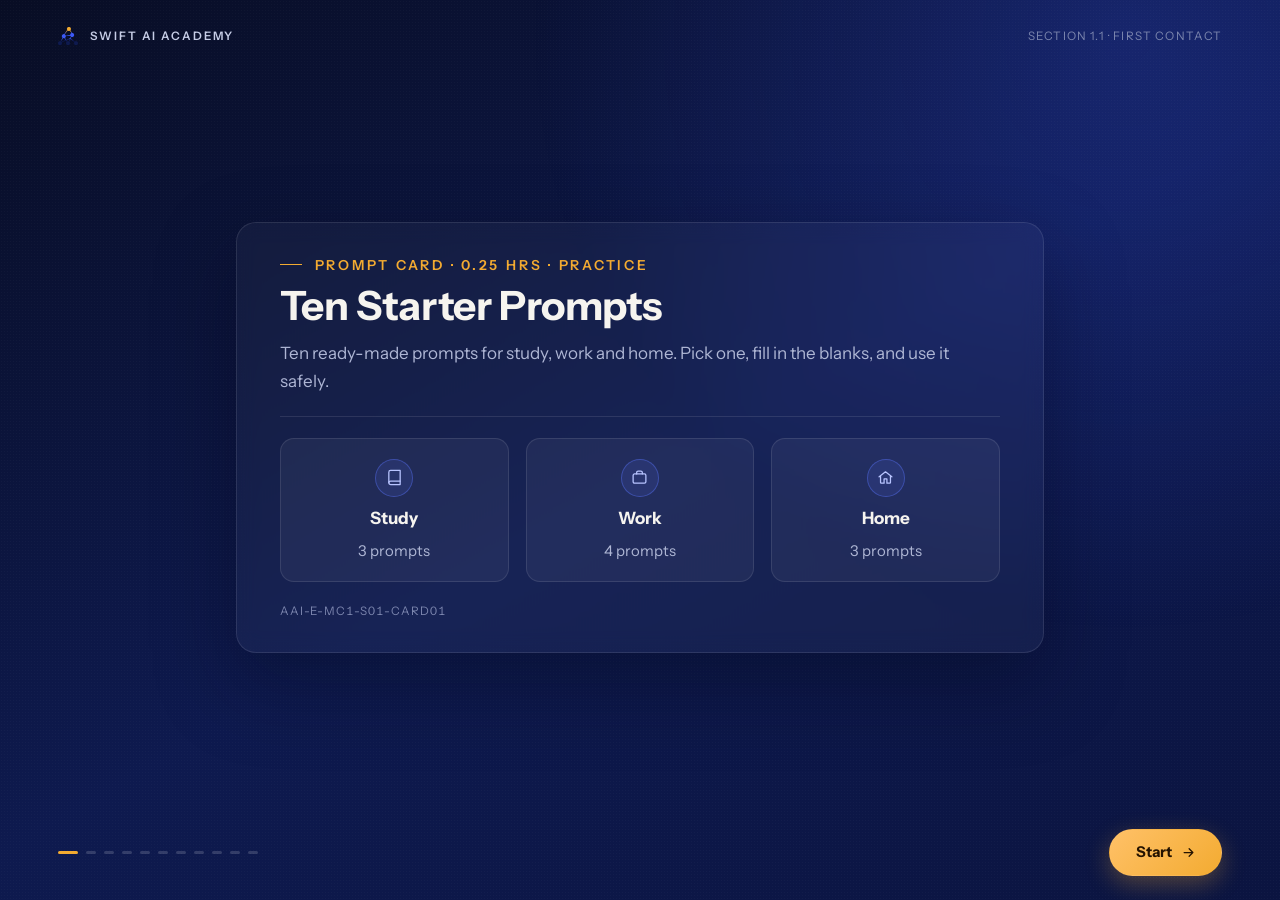
==== commit c9d87785: "Update Ten Starter Prompts deck (index.html, script.js, style.css) Co-Authored-By: Claude Sonnet 5.5" ====
--- a/index.html
+++ b/index.html
@@ -2,217 +2,234 @@
 <html lang="en">
 <head>
 <meta charset="UTF-8">
-<meta name="viewport" content="width=device-width, initial-scale=1.0">
-<title>Ten Starter Prompts — Swift AI Academy</title>
+<meta name="viewport" content="width=device-width, initial-scale=1.0, viewport-fit=cover">
+<title>Ten Starter Prompts · Swift AI Academy</title>
 <link rel="preconnect" href="https://fonts.googleapis.com">
 <link rel="preconnect" href="https://fonts.gstatic.com" crossorigin>
-<link href="https://fonts.googleapis.com/css2?family=Rubik:wght@400;500;600;700&family=Space+Grotesk:wght@500;600;700&family=JetBrains+Mono:wght@500;600&display=swap" rel="stylesheet">
+<link href="https://fonts.googleapis.com/css2?family=Instrument+Sans:wght@400;500;600;700&display=swap" rel="stylesheet">
 <link rel="stylesheet" href="style.css">
 </head>
 <body>
-<div class="page">
-  <div class="bg-blob blob-1" aria-hidden="true"></div>
-  <div class="bg-blob blob-2" aria-hidden="true"></div>
-
-  <div class="schema-row">
-    <span>AAI-E-MC1-S01-CARD01</span>
-    <div class="schema-right">
-      <span>MC1 · 1.1 First Contact</span>
-      <button class="theme-toggle" type="button" aria-label="Toggle dark mode" title="Toggle theme">
-        <svg class="icon icon-sun" viewBox="0 0 24 24" fill="none" stroke="currentColor" stroke-width="1.75" stroke-linecap="round" stroke-linejoin="round"><circle cx="12" cy="12" r="4"/><path d="M12 2v2M12 20v2M4.93 4.93l1.41 1.41M17.66 17.66l1.41 1.41M2 12h2M20 12h2M6.34 17.66l-1.41 1.41M19.07 4.93l-1.41 1.41"/></svg>
-        <svg class="icon icon-moon" viewBox="0 0 24 24" fill="none" stroke="currentColor" stroke-width="1.75" stroke-linecap="round" stroke-linejoin="round"><path d="M21 12.79A9 9 0 1 1 11.21 3 7 7 0 0 0 21 12.79z"/></svg>
-      </button>
+<div class="app">
+
+  <header class="top">
+    <div class="brand"><span class="brand-mark" aria-hidden="true"></span>Swift&nbsp;AI&nbsp;Academy</div>
+    <div class="top-meta">Section 1.1 · First Contact</div>
+  </header>
+
+  <main class="stage">
+
+    <!-- 1 · Opening -->
+    <section class="slide" id="intro" data-next="Start">
+      <div class="card narrow">
+        <div class="head">
+          <div class="eyebrow">Prompt Card · 0.25 hrs · Practice</div>
+          <h1 class="title">Ten Starter Prompts</h1>
+          <p class="lede">Ten ready-made prompts for study, work and home. Pick one, fill in the blanks, and use it safely.</p>
+        </div>
+        <div class="rule"></div>
+        <div class="grid g3 keep3">
+          <div class="tile center"><span class="dot-ic"><span data-i="book"></span></span><h3>Study</h3><p>3 prompts</p></div>
+          <div class="tile center"><span class="dot-ic"><span data-i="brief"></span></span><h3>Work</h3><p>4 prompts</p></div>
+          <div class="tile center"><span class="dot-ic"><span data-i="home"></span></span><h3>Home</h3><p>3 prompts</p></div>
+        </div>
+        <p class="code">AAI-E-MC1-S01-CARD01</p>
+      </div>
+    </section>
+
+    <!-- 2 · Safety rules -->
+    <section class="slide" id="rules">
+      <div class="card">
+        <div class="head">
+          <div class="eyebrow">Before you start</div>
+          <h2 class="title">Three simple rules</h2>
+          <p class="lede">Keep these in mind every time you use a prompt.</p>
+        </div>
+        <div class="grid g3">
+          <div class="tile">
+            <span class="dot-ic"><span data-i="shield"></span></span>
+            <h3>Use an approved tool</h3>
+            <p>Only use the AI tool and account your institute allows. Not a random app.</p>
+          </div>
+          <div class="tile">
+            <span class="dot-ic"><span data-i="lock"></span></span>
+            <h3>Keep personal details out</h3>
+            <p>Never type your name, ID number, address or photos into a prompt.</p>
+          </div>
+          <div class="tile">
+            <span class="dot-ic"><span data-i="eye"></span></span>
+            <h3>Read the whole answer</h3>
+            <p>An AI answer is a first draft. Check it before you copy, send or use it.</p>
+          </div>
+        </div>
+      </div>
+    </section>
+
+    <!-- 3 · How the brackets work -->
+    <section class="slide" id="how" data-next="See the prompts">
+      <div class="card">
+        <div class="head">
+          <div class="eyebrow">How it works</div>
+          <h2 class="title">Fill in the [brackets]</h2>
+          <p class="lede">Every prompt has blanks in [brackets]. Swap each one for your own details.</p>
+        </div>
+        <div class="flow">
+          <div class="doc">
+            <div class="doc-head"><span data-i="file"></span>The prompt</div>
+            Explain <span class="br">[topic]</span> in simple words, as if to a first-year student. Use one everyday example.
+          </div>
+          <div class="flow-arrow"><span data-i="arrow-right"></span></div>
+          <div class="doc">
+            <div class="doc-head"><span data-i="check"></span>Filled in</div>
+            Explain <span class="fill">photosynthesis</span> in simple words, as if to a first-year student. Use one everyday example.
+          </div>
+        </div>
+        <div class="callout info"><span data-i="lock"></span><span>Keep it general. A bracket should never hold your name, ID number or address.</span></div>
+      </div>
+    </section>
+
+    <!-- 4 · Study prompts -->
+    <section class="slide" id="study" data-next="Next: work prompts">
+      <div class="card">
+        <div class="head">
+          <div class="eyebrow">Study · Prompts 1–3</div>
+          <h2 class="title">Prompts for study</h2>
+          <p class="lede">Use these before class, for revision, or to plan an assignment.</p>
+        </div>
+        <div class="prompts" data-prompts="study"></div>
+        <p class="small">Tap <span data-i="copy"></span> to copy a prompt.</p>
+      </div>
+    </section>
+
+    <!-- 5 · Work prompts -->
+    <section class="slide" id="work" data-next="Next: home prompts">
+      <div class="card">
+        <div class="head">
+          <div class="eyebrow">Work · Prompts 4–7</div>
+          <h2 class="title">Prompts for work</h2>
+          <p class="lede">Use these for reminders, emails, lists and project plans.</p>
+        </div>
+        <div class="prompts g2" data-prompts="work"></div>
+      </div>
+    </section>
+
+    <!-- 6 · Home prompts -->
+    <section class="slide" id="home" data-next="See an answer">
+      <div class="card">
+        <div class="head">
+          <div class="eyebrow">Home · Prompts 8–10</div>
+          <h2 class="title">Prompts for home</h2>
+          <p class="lede">Use these for practice plans, small events or quick summaries.</p>
+        </div>
+        <div class="prompts" data-prompts="home"></div>
+      </div>
+    </section>
+
+    <!-- 7 · Example answer -->
+    <section class="slide" id="answer" data-next="Try it yourself">
+      <div class="card narrow">
+        <div class="head">
+          <div class="eyebrow">Example</div>
+          <h2 class="title">What an answer can look like</h2>
+        </div>
+        <div class="doc source">
+          <div class="doc-head"><span data-i="chat"></span>You ask</div>
+          Explain <span class="fill">photosynthesis</span> in simple words, as if to a first-year student. Use one everyday example. Keep it under 150 words.
+        </div>
+        <div class="doc">
+          <div class="doc-head"><span data-i="bot"></span>A possible AI answer</div>
+          “Photosynthesis is how plants make their own food. Think of a leaf as a tiny kitchen. Sunlight is the stove. Water and carbon dioxide are the ingredients. The leaf cooks them into sugar for energy, and gives off oxygen as a bonus.”
+        </div>
+        <div class="callout"><span data-i="alert"></span><span>This is only an example. Always read your own AI's answer in full, and check any facts before you use it.</span></div>
+      </div>
+    </section>
+
+    <!-- 8 · Try it: pick and fill -->
+    <section class="slide" id="try-pick">
+      <div class="card narrow">
+        <div class="head">
+          <div class="eyebrow">Your turn · Step 1 of 2</div>
+          <h2 class="title">Pick a prompt and fill it in</h2>
+        </div>
+        <div class="field">
+          <span class="label" id="pick-label">1. Choose a prompt</span>
+          <div class="chips" id="pick-chips" role="group" aria-labelledby="pick-label"></div>
+        </div>
+        <div class="field">
+          <label class="label" for="my-prompt">2. Replace the [brackets] with your own details</label>
+          <textarea class="input" id="my-prompt" rows="4" placeholder="Choose a prompt above, or type your own here"></textarea>
+        </div>
+        <div class="row">
+          <button type="button" class="btn btn-ghost btn-sm" id="copy-mine"><span data-i="copy"></span>Copy my prompt</button>
+          <span class="small">Keep personal details out.</span>
+        </div>
+      </div>
+    </section>
+
+    <!-- 9 · Try it: run and read -->
+    <section class="slide" id="try-run">
+      <div class="card narrow">
+        <div class="head">
+          <div class="eyebrow">Your turn · Step 2 of 2</div>
+          <h2 class="title">Run it and read the answer</h2>
+          <p class="lede">Open your approved AI tool. Paste your prompt there. Then paste the answer here.</p>
+        </div>
+        <div class="field">
+          <label class="label" for="ai-answer">The AI's answer</label>
+          <textarea class="input" id="ai-answer" rows="4" placeholder="Paste the answer here"></textarea>
+        </div>
+        <div class="field">
+          <span class="label" id="read-label">Did you read the whole answer before trusting it?</span>
+          <div class="seg" role="group" aria-labelledby="read-label" id="read-check">
+            <button type="button" aria-pressed="false" data-v="Yes"><span data-i="check"></span>Yes</button>
+            <button type="button" aria-pressed="false" data-v="Not yet"><span data-i="clock"></span>Not yet</button>
+          </div>
+        </div>
+        <div class="callout ok" id="read-yes" hidden><span data-i="check"></span><span>Good habit. Do this every time you use AI.</span></div>
+        <div class="callout info" id="read-no" hidden><span data-i="eye"></span><span>Read it now, from start to end, before you use any of it.</span></div>
+      </div>
+    </section>
+
+    <!-- 10 · Recap -->
+    <section class="slide" id="recap" data-next="Finish" data-icon="check">
+      <div class="card narrow">
+        <div class="head">
+          <div class="eyebrow">Quick recap</div>
+          <h2 class="title">Three things to remember</h2>
+        </div>
+        <ul class="list">
+          <li><span class="dot-ic"><span data-i="shield"></span></span><span class="li-text">Use only an approved AI tool and account.</span></li>
+          <li><span class="dot-ic"><span data-i="lock"></span></span><span class="li-text">Swap every [bracket] for your task. Never add personal details.</span></li>
+          <li><span class="dot-ic"><span data-i="eye"></span></span><span class="li-text">Read the whole answer, and check the facts, before you use it.</span></li>
+        </ul>
+      </div>
+    </section>
+
+    <!-- 11 · Complete -->
+    <section class="slide" id="done" data-next="Download the prompts" data-icon="download">
+      <div class="card bare">
+        <div class="badge-wrap">
+          <span class="badge-ring"></span>
+          <span class="badge-ring late"></span>
+          <span class="spark s1"></span><span class="spark s2"></span><span class="spark s3"></span>
+          <span class="badge"><span data-i="check"></span></span>
+        </div>
+        <span class="kicker">Prompt card complete</span>
+        <h1 class="title">Ten Starter Prompts</h1>
+        <p class="status ok">10 prompts ready to use again and again</p>
+        <p class="lede">Download them to keep a copy. Your own prompt and answer are included.</p>
+        <button type="button" class="btn-link" data-go="intro"><span data-i="refresh"></span> Start again</button>
+      </div>
+    </section>
+
+  </main>
+
+  <footer class="foot">
+    <div class="foot-left" id="progress" role="status"></div>
+    <div class="nav">
+      <button type="button" class="btn btn-ghost" id="back"><span data-i="arrow-left"></span><span class="btn-back-label">Back</span></button>
+      <button type="button" class="btn btn-primary" id="primary">Continue</button>
     </div>
-  </div>
-
-  <h1>Ten Starter Prompts</h1>
-  <p class="subtitle">Ready-to-use prompts for your first time working with an approved AI tool — for study, work and home.</p>
-
-  <div class="hook">
-    Your first prompt does not need to be clever. It needs to be clear, safe, and checked before you use the answer.
-  </div>
-
-  <div class="rules">
-    <div class="rule">
-      <svg class="icon" viewBox="0 0 24 24" fill="none" stroke="currentColor" stroke-width="1.75" stroke-linecap="round" stroke-linejoin="round"><rect x="4" y="4" width="16" height="16" rx="3"/><path d="M8 12h8M8 16h5"/></svg>
-      <p><span class="lead">Use an approved tool</span>Only send these prompts through your institution's approved AI tool and account.</p>
-    </div>
-    <div class="rule">
-      <svg class="icon" viewBox="0 0 24 24" fill="none" stroke="currentColor" stroke-width="1.75" stroke-linecap="round" stroke-linejoin="round"><path d="M4 7h16M4 12h16M4 17h10"/></svg>
-      <p><span class="lead">Replace the brackets</span>Every <span class="bracket">[bracket]</span> is a placeholder. Swap it for your own real task, never personal data.</p>
-    </div>
-    <div class="rule">
-      <svg class="icon" viewBox="0 0 24 24" fill="none" stroke="currentColor" stroke-width="1.75" stroke-linecap="round" stroke-linejoin="round"><circle cx="12" cy="12" r="8"/><path d="M12 8v4l3 2"/></svg>
-      <p><span class="lead">Read before you use it</span>An AI answer is a draft. Check it before you copy, send or act on it.</p>
-    </div>
-  </div>
-
-  <div class="filter-bar">
-    <button class="filter-btn active" data-filter="all" aria-pressed="true">
-      <svg class="icon" viewBox="0 0 24 24" fill="none" stroke="currentColor" stroke-width="1.75" stroke-linecap="round" stroke-linejoin="round"><rect x="3" y="3" width="7" height="7" rx="1.5"/><rect x="14" y="3" width="7" height="7" rx="1.5"/><rect x="3" y="14" width="7" height="7" rx="1.5"/><rect x="14" y="14" width="7" height="7" rx="1.5"/></svg>
-      <span>All</span><span class="filter-count">10</span>
-    </button>
-    <button class="filter-btn" data-filter="study" aria-pressed="false">
-      <svg class="icon" viewBox="0 0 24 24" fill="none" stroke="currentColor" stroke-width="1.75" stroke-linecap="round" stroke-linejoin="round"><path d="M4 19.5A2.5 2.5 0 0 1 6.5 17H20"/><path d="M6.5 2H20v20H6.5A2.5 2.5 0 0 1 4 19.5v-15A2.5 2.5 0 0 1 6.5 2z"/></svg>
-      <span>Study</span><span class="filter-count">3</span>
-    </button>
-    <button class="filter-btn" data-filter="work" aria-pressed="false">
-      <svg class="icon" viewBox="0 0 24 24" fill="none" stroke="currentColor" stroke-width="1.75" stroke-linecap="round" stroke-linejoin="round"><rect x="3" y="7" width="18" height="13" rx="2"/><path d="M8 7V5a2 2 0 0 1 2-2h4a2 2 0 0 1 2 2v2"/></svg>
-      <span>Work</span><span class="filter-count">4</span>
-    </button>
-    <button class="filter-btn" data-filter="home" aria-pressed="false">
-      <svg class="icon" viewBox="0 0 24 24" fill="none" stroke="currentColor" stroke-width="1.75" stroke-linecap="round" stroke-linejoin="round"><path d="M3 11l9-7 9 7"/><path d="M5 10v9a1 1 0 0 0 1 1h4v-6h4v6h4a1 1 0 0 0 1-1v-9"/></svg>
-      <span>Home</span><span class="filter-count">3</span>
-    </button>
-    <button class="surprise-btn" type="button" aria-label="Jump to a random prompt">
-      <svg class="icon" viewBox="0 0 24 24" fill="none" stroke="currentColor" stroke-width="1.75" stroke-linecap="round" stroke-linejoin="round"><rect x="3" y="3" width="18" height="18" rx="3"/><circle cx="8" cy="8" r="1.3" fill="currentColor" stroke="none"/><circle cx="16" cy="8" r="1.3" fill="currentColor" stroke="none"/><circle cx="12" cy="12" r="1.3" fill="currentColor" stroke="none"/><circle cx="8" cy="16" r="1.3" fill="currentColor" stroke="none"/><circle cx="16" cy="16" r="1.3" fill="currentColor" stroke="none"/></svg>
-      <span>Surprise me</span>
-    </button>
-  </div>
-  <p class="filter-status" aria-live="polite">Showing all 10 prompts</p>
-
-  <!-- STUDY -->
-  <div class="group" data-category="study" id="group-study">
-    <div class="group-head">
-      <svg class="icon" viewBox="0 0 24 24" fill="none" stroke="currentColor" stroke-width="1.75" stroke-linecap="round" stroke-linejoin="round"><path d="M4 19.5A2.5 2.5 0 0 1 6.5 17H20"/><path d="M6.5 2H20v20H6.5A2.5 2.5 0 0 1 4 19.5v-15A2.5 2.5 0 0 1 6.5 2z"/></svg>
-      <h2>Study</h2>
-      <span class="count">01–03</span>
-    </div>
-    <div class="prompts">
-      <div class="prompt">
-        <div class="num">1</div>
-        <div class="prompt-body">
-          <p class="context"><span class="tag">Higher ed</span>Understanding a topic before class</p>
-          <p class="text" data-prompt="Explain [topic name] in simple terms, as if to a first-year student, using one everyday example. Keep it to 150 words.">Explain <span class="bracket">[topic name]</span> in simple terms, as if to a first-year student, using one everyday example. Keep it to 150 words.</p>
-        </div>
-        <button class="copy-btn" type="button">Copy</button>
-      </div>
-      <div class="prompt">
-        <div class="num">2</div>
-        <div class="prompt-body">
-          <p class="context"><span class="tag">ITI</span>Turning class notes into revision points</p>
-          <p class="text" data-prompt="Turn these notes into 5 short revision points I can read before a test: [paste your notes here].">Turn these notes into 5 short revision points I can read before a test: <span class="bracket">[paste your notes here]</span>.</p>
-        </div>
-        <button class="copy-btn" type="button">Copy</button>
-      </div>
-      <div class="prompt">
-        <div class="num">3</div>
-        <div class="prompt-body">
-          <p class="context"><span class="tag">ITI</span><span class="tag">Higher ed</span>Structuring an assignment</p>
-          <p class="text" data-prompt="I have an assignment due on [date] about [topic]. Suggest a simple structure with headings, and one question to answer under each heading.">I have an assignment due on <span class="bracket">[date]</span> about <span class="bracket">[topic]</span>. Suggest a simple structure with headings, and one question to answer under each heading.</p>
-        </div>
-        <button class="copy-btn" type="button">Copy</button>
-      </div>
-    </div>
-  </div>
-
-  <!-- WORK -->
-  <div class="group" data-category="work" id="group-work">
-    <div class="group-head">
-      <svg class="icon" viewBox="0 0 24 24" fill="none" stroke="currentColor" stroke-width="1.75" stroke-linecap="round" stroke-linejoin="round"><rect x="3" y="7" width="18" height="13" rx="2"/><path d="M8 7V5a2 2 0 0 1 2-2h4a2 2 0 0 1 2 2v2"/></svg>
-      <h2>Work</h2>
-      <span class="count">04–07</span>
-    </div>
-    <div class="prompts">
-      <div class="prompt">
-        <div class="num">4</div>
-        <div class="prompt-body">
-          <p class="context"><span class="tag">ITI</span>Practical-session reminder</p>
-          <p class="text" data-prompt="Write a short reminder for my batch about [practical session, e.g. tool return]. No more than 3 lines, in plain language.">Write a short reminder for my batch about <span class="bracket">[practical session, e.g. tool return]</span>. No more than 3 lines, in plain language.</p>
-        </div>
-        <button class="copy-btn" type="button">Copy</button>
-      </div>
-      <div class="prompt">
-        <div class="num">5</div>
-        <div class="prompt-body">
-          <p class="context"><span class="tag">ITI</span>Workshop inventory notes</p>
-          <p class="text" data-prompt="Here is my workshop inventory list. Point out anything that looks missing or unclear, and suggest a simple format to record it: [paste your list].">Here is my workshop inventory list. Point out anything that looks missing or unclear, and suggest a simple format to record it: <span class="bracket">[paste your list]</span>.</p>
-        </div>
-        <button class="copy-btn" type="button">Copy</button>
-      </div>
-      <div class="prompt">
-        <div class="num">6</div>
-        <div class="prompt-body">
-          <p class="context"><span class="tag">Higher ed</span>Writing a campus email</p>
-          <p class="text" data-prompt="Draft a polite email to my [facilitator / faculty title] asking for [a short extension / a clarification] on [assignment name]. Keep it under 80 words.">Draft a polite email to my <span class="bracket">[facilitator / faculty title]</span> asking for <span class="bracket">[a short extension / a clarification]</span> on <span class="bracket">[assignment name]</span>. Keep it under 80 words.</p>
-        </div>
-        <button class="copy-btn" type="button">Copy</button>
-      </div>
-      <div class="prompt">
-        <div class="num">7</div>
-        <div class="prompt-body">
-          <p class="context"><span class="tag">Higher ed</span>Planning a project checklist</p>
-          <p class="text" data-prompt="Make a checklist for my project on [project topic], from first draft to submission on [date]. No more than 8 items.">Make a checklist for my project on <span class="bracket">[project topic]</span>, from first draft to submission on <span class="bracket">[date]</span>. No more than 8 items.</p>
-        </div>
-        <button class="copy-btn" type="button">Copy</button>
-      </div>
-    </div>
-  </div>
-
-  <!-- HOME -->
-  <div class="group" data-category="home" id="group-home">
-    <div class="group-head">
-      <svg class="icon" viewBox="0 0 24 24" fill="none" stroke="currentColor" stroke-width="1.75" stroke-linecap="round" stroke-linejoin="round"><path d="M3 11l9-7 9 7"/><path d="M5 10v9a1 1 0 0 0 1 1h4v-6h4v6h4a1 1 0 0 0 1-1v-9"/></svg>
-      <h2>Home</h2>
-      <span class="count">08–10</span>
-    </div>
-    <div class="prompts">
-      <div class="prompt">
-        <div class="num">8</div>
-        <div class="prompt-body">
-          <p class="context"><span class="tag">ITI</span><span class="tag">Higher ed</span>Planning a study or practice week</p>
-          <p class="text" data-prompt="Suggest a simple one-week plan to practise [subject or skill], with one rest day and no more than one hour a day.">Suggest a simple one-week plan to practise <span class="bracket">[subject or skill]</span>, with one rest day and no more than one hour a day.</p>
-        </div>
-        <button class="copy-btn" type="button">Copy</button>
-      </div>
-      <div class="prompt">
-        <div class="num">9</div>
-        <div class="prompt-body">
-          <p class="context"><span class="tag">ITI</span><span class="tag">Higher ed</span>Planning a small event</p>
-          <p class="text" data-prompt="Turn these notes into a short checklist for [event, e.g. a study group meet-up]: [paste your notes].">Turn these notes into a short checklist for <span class="bracket">[event, e.g. a study group meet-up]</span>: <span class="bracket">[paste your notes]</span>.</p>
-        </div>
-        <button class="copy-btn" type="button">Copy</button>
-      </div>
-      <div class="prompt">
-        <div class="num">10</div>
-        <div class="prompt-body">
-          <p class="context"><span class="tag">ITI</span><span class="tag">Higher ed</span>Summarising something quickly</p>
-          <p class="text" data-prompt="Summarise this in 3 plain-English bullet points: [paste any short text].">Summarise this in 3 plain-English bullet points: <span class="bracket">[paste any short text]</span>.</p>
-        </div>
-        <button class="copy-btn" type="button">Copy</button>
-      </div>
-    </div>
-  </div>
-
-  <div class="checklist">
-    <h2>
-      <svg class="icon" viewBox="0 0 24 24" fill="none" stroke="currentColor" stroke-width="1.75" stroke-linecap="round" stroke-linejoin="round"><path d="M20 6L9 17l-5-5"/></svg>
-      Before you use any answer
-    </h2>
-    <ul>
-      <li>
-        <svg class="icon" viewBox="0 0 24 24" fill="none" stroke="currentColor" stroke-width="1.75" stroke-linecap="round" stroke-linejoin="round"><circle cx="12" cy="12" r="9"/><path d="M12 8v5M12 16h.01"/></svg>
-        Read the whole answer. Do not copy or send the first line you see.
-      </li>
-      <li>
-        <svg class="icon" viewBox="0 0 24 24" fill="none" stroke="currentColor" stroke-width="1.75" stroke-linecap="round" stroke-linejoin="round"><circle cx="12" cy="12" r="9"/><path d="M12 8v5M12 16h.01"/></svg>
-        Check any name, date, number or fact against something you trust.
-      </li>
-      <li>
-        <svg class="icon" viewBox="0 0 24 24" fill="none" stroke="currentColor" stroke-width="1.75" stroke-linecap="round" stroke-linejoin="round"><circle cx="12" cy="12" r="9"/><path d="M12 8v5M12 16h.01"/></svg>
-        AI supports your work — it does not replace your teacher, facilitator or trade expertise.
-      </li>
-    </ul>
-  </div>
-
-  <div class="closing">
-    <svg class="icon" viewBox="0 0 24 24" fill="none" stroke="currentColor" stroke-width="1.75" stroke-linecap="round" stroke-linejoin="round"><path d="M5 12h14M13 6l6 6-6 6"/></svg>
-    <p><strong>Try it now.</strong> Pick one prompt above, replace the brackets with your own real (non-personal) details, and send it to your approved AI tool. Read the full answer before you use any of it.</p>
-  </div>
-
-  <footer>
-    <span>Swift AI Academy</span>
-    <span>PC 1.1 to 1.5 · English</span>
   </footer>
 
 </div>
--- a/style.css
+++ b/style.css
@@ -1,444 +1,1122 @@
-:root{
-  --bg: #F6F8FF;
-  --navy: #0E1B5C;
-  --royal: #3D5AFE;
-  --gold: #FBB034;
-  --border: #E2E6F2;
-  --card: #FFFFFF;
-  --text: #0E1B5C;
-  --text-2: #33396B;
-  --text-3: #6670A3;
-  --text-4: #8892C2;
-  --chip-bg: #EEF1FF;
-  --chip-border: #D6DEFF;
-  --chip-hover: #DFE5FF;
-  --shadow: 0 10px 28px rgba(14,27,92,0.08);
-  --heading-grad-a: #0E1B5C;
-  --heading-grad-b: #3D5AFE;
-  --font-display: 'Space Grotesk', 'Rubik', sans-serif;
+/* ==========================================================================
+   Swift AI Academy — activity frame
+   One stylesheet shared by every activity package, so all of them look and
+   behave the same. Built from the Module Frame System handoff:
+   - Instrument Sans only, no serif, no italic
+   - Dark navy glass frame (the Prompt Card / Reading / Checkpoint screens)
+   - Amber = the ONE primary action on a screen. Blue = everything else.
+   - One screen at a time. The page never scrolls: script.js scales each
+     slide to fit the screen.
+   To use the light (platform) palette instead, set data-theme="light" on
+   the <html> element.
+   ========================================================================== */
+
+:root {
+  color-scheme: dark;
+  --font: 'Instrument Sans', system-ui, -apple-system, 'Segoe UI', Roboto, sans-serif;
+
+  /* frame */
+  --bg-0: #080D24;
+  --bg-1: #0E1A4F;
+  --bg-2: #0B1440;
+  --glow: rgba(60, 89, 246, 0.22);
+  --grain: rgba(255, 255, 255, 0.05);
+
+  /* text */
+  --ink: #F6F4EF;          /* headings (ivory) */
+  --ink-2: #DCE1F2;        /* reading text */
+  --ink-3: #AEB6D4;        /* secondary text */
+  --dim: #7C86AE;          /* meta, captions */
+  --brand-ink: #C6CDE6;
+
+  /* surfaces */
+  --glass: rgba(255, 255, 255, 0.035);
+  --glass-2: rgba(255, 255, 255, 0.05);
+  --glass-3: rgba(255, 255, 255, 0.08);
+  --line: rgba(255, 255, 255, 0.10);
+  --line-2: rgba(255, 255, 255, 0.16);
+  --line-3: rgba(255, 255, 255, 0.28);
+  --field: rgba(255, 255, 255, 0.04);
+  --field-line: rgba(255, 255, 255, 0.12);
+  --placeholder: #6B7396;
+  --shadow: 0 30px 80px rgba(2, 5, 20, 0.35);
+
+  /* amber: primary action only */
+  --amber: #F3AB31;
+  --amber-2: #FFC168;
+  --amber-ink: #241300;
+  --amber-t: rgba(243, 171, 49, 0.08);
+  --amber-l: rgba(243, 171, 49, 0.24);
+  --amber-glow: rgba(243, 171, 49, 0.30);
+
+  /* blue: links, toggles, markers, information */
+  --blue: #5B76FF;
+  --blue-ink: #8FA0FF;
+  --blue-soft: #B8C4FF;
+  --blue-t: rgba(91, 118, 255, 0.12);
+  --blue-t2: rgba(91, 118, 255, 0.08);
+  --blue-l: rgba(91, 118, 255, 0.40);
+  --on-blue: #FFFFFF;
+
+  /* results */
+  --ok: #4FE0A8;
+  --ok-2: #1C9A6B;
+  --ok-ink: #6EE7B7;
+  --ok-t: rgba(79, 224, 168, 0.12);
+  --ok-l: rgba(79, 224, 168, 0.45);
+  --bad: #FF8A8A;
+  --bad-ink: #FFB0B0;
+  --bad-t: rgba(255, 138, 138, 0.10);
+  --bad-l: rgba(255, 138, 138, 0.45);
+
+  --radius: 20px;
+  --radius-m: 14px;
+  --radius-s: 10px;
+}
+
+/* Light palette (platform screens). Opt in with <html data-theme="light">. */
+:root[data-theme="light"] {
   color-scheme: light;
-}
-
-@media (prefers-color-scheme: dark){
-  :root:not([data-theme="light"]){
-    --bg: #090D25;
-    --border: #232C63;
-    --card: #131A44;
-    --text: #EEF1FF;
-    --text-2: #C7CEEF;
-    --text-3: #93A0D6;
-    --text-4: #6F7BB0;
-    --chip-bg: #1B2456;
-    --chip-border: #2C3A78;
-    --chip-hover: #232E68;
-    --shadow: 0 10px 28px rgba(0,0,0,0.45);
-    --heading-grad-a: #C3CEFF;
-    --heading-grad-b: #8DA0FF;
-    color-scheme: dark;
+  --bg-0: #FBFBFE;
+  --bg-1: #F4F6FD;
+  --bg-2: #EEF1FB;
+  --glow: rgba(60, 89, 246, 0.08);
+  --grain: rgba(14, 26, 79, 0.03);
+  --ink: #0E1A4F;
+  --ink-2: #414C78;
+  --ink-3: #5C6690;
+  --dim: #8089AC;
+  --brand-ink: #0E1A4F;
+  --glass: #FFFFFF;
+  --glass-2: #F7F8FD;
+  --glass-3: #EEF1FB;
+  --line: #E4E8F5;
+  --line-2: #D9DEEF;
+  --line-3: #BFC7E3;
+  --field: #FFFFFF;
+  --field-line: #D9DEEF;
+  --placeholder: #9AA2C2;
+  --shadow: 0 24px 60px rgba(14, 26, 79, 0.08);
+  --amber-t: rgba(243, 171, 49, 0.10);
+  --amber-l: rgba(243, 171, 49, 0.45);
+  --amber-glow: rgba(243, 171, 49, 0.35);
+  --blue: #3C59F6;
+  --blue-ink: #3C59F6;
+  --blue-soft: #2B45D6;
+  --blue-t: rgba(60, 89, 246, 0.08);
+  --blue-t2: rgba(60, 89, 246, 0.05);
+  --blue-l: rgba(60, 89, 246, 0.35);
+  --ok: #1C9A6B;
+  --ok-2: #13704D;
+  --ok-ink: #13704D;
+  --ok-t: rgba(28, 154, 107, 0.10);
+  --ok-l: rgba(28, 154, 107, 0.40);
+  --bad: #D6473C;
+  --bad-ink: #B3342A;
+  --bad-t: rgba(214, 71, 60, 0.08);
+  --bad-l: rgba(214, 71, 60, 0.40);
+}
+
+/* ---------- base ---------- */
+*, *::before, *::after { box-sizing: border-box; }
+html { font-size: 16px; }
+html, body { height: 100%; margin: 0; }
+body {
+  overflow: hidden;
+  font-family: var(--font);
+  color: var(--ink-2);
+  background: linear-gradient(150deg, var(--bg-0) 0%, var(--bg-1) 52%, var(--bg-2) 100%) fixed;
+  -webkit-font-smoothing: antialiased;
+  -moz-osx-font-smoothing: grayscale;
+  -webkit-tap-highlight-color: transparent;
+}
+body::before {
+  content: "";
+  position: fixed;
+  inset: 0;
+  pointer-events: none;
+  background: radial-gradient(circle at 88% 4%, var(--glow) 0%, transparent 42%);
+}
+body::after {
+  content: "";
+  position: fixed;
+  inset: 0;
+  pointer-events: none;
+  opacity: 0.5;
+  background-image: radial-gradient(var(--grain) 1px, transparent 1px);
+  background-size: 3px 3px;
+}
+p, h1, h2, h3, ul, ol { margin: 0; }
+ul, ol { padding: 0; list-style: none; }
+button, input, textarea, select { font: inherit; color: inherit; }
+button { cursor: pointer; }
+:focus-visible { outline: 2px solid var(--amber-2); outline-offset: 2px; }
+:focus:not(:focus-visible) { outline: none; }
+[tabindex="-1"]:focus { outline: none; }
+.sr-only {
+  position: absolute; width: 1px; height: 1px; padding: 0; margin: -1px;
+  overflow: hidden; clip: rect(0, 0, 0, 0); white-space: nowrap; border: 0;
+}
+
+/* ---------- icons (script.js turns data-i="name" into an inline SVG) ---------- */
+.ic { display: inline-flex; width: 1.1em; height: 1.1em; flex: 0 0 auto; vertical-align: -0.18em; }
+.ic svg {
+  width: 100%; height: 100%;
+  fill: none; stroke: currentColor; stroke-width: 1.8;
+  stroke-linecap: round; stroke-linejoin: round;
+}
+
+/* ---------- frame: header / stage / footer ---------- */
+.app {
+  position: relative;
+  z-index: 1;
+  height: 100vh;
+  height: 100dvh;
+  display: flex;
+  flex-direction: column;
+  gap: 1rem;
+  padding: 1.6rem clamp(1rem, 4.5vw, 4rem) 1.4rem;
+}
+.top {
+  flex: 0 0 auto;
+  display: flex;
+  align-items: center;
+  justify-content: space-between;
+  gap: 1rem;
+}
+.brand {
+  display: flex;
+  align-items: center;
+  gap: 0.75rem;
+  font-size: 0.6875rem;
+  letter-spacing: 0.16em;
+  font-weight: 600;
+  color: var(--brand-ink);
+  text-transform: uppercase;
+  white-space: nowrap;
+}
+.brand-mark {
+  width: 20px;
+  height: 18px;
+  flex: 0 0 auto;
+  background: url("[data-uri]") center / contain no-repeat;
+}
+.top-meta {
+  font-size: 0.6875rem;
+  letter-spacing: 0.1em;
+  color: var(--dim);
+  text-transform: uppercase;
+  text-align: right;
+  white-space: nowrap;
+  overflow: hidden;
+  text-overflow: ellipsis;
+}
+
+.stage { flex: 1 1 auto; min-height: 0; position: relative; }
+
+.slide {
+  position: absolute;
+  inset: 0;
+  display: flex;
+  align-items: center;
+  justify-content: center;
+  opacity: 0;
+  visibility: hidden;
+  transform: translateY(10px);
+  transition: opacity 0.35s ease, transform 0.35s ease, visibility 0s linear 0.35s;
+}
+.slide.show {
+  opacity: 1;
+  visibility: visible;
+  transform: none;
+  transition: opacity 0.4s ease, transform 0.4s ease, visibility 0s;
+}
+
+.foot {
+  flex: 0 0 auto;
+  display: flex;
+  align-items: center;
+  justify-content: space-between;
+  gap: 1rem;
+  min-height: 44px;
+}
+.foot-left { display: flex; align-items: center; gap: 0.75rem; min-width: 0; }
+.nav { display: flex; align-items: center; gap: 0.75rem; flex: 0 0 auto; }
+
+.dashes { display: flex; align-items: center; gap: 8px; }
+.dashes i {
+  display: block;
+  width: 10px;
+  height: 3px;
+  border-radius: 2px;
+  background: var(--line-2);
+  transition: width 0.3s ease, background 0.3s ease;
+}
+.dashes i.done { background: var(--blue-l); }
+.dashes i.cur { width: 20px; background: var(--amber); }
+.count {
+  display: none;
+  font-size: 0.75rem;
+  font-weight: 600;
+  color: var(--dim);
+  font-variant-numeric: tabular-nums;
+  letter-spacing: 0.04em;
+}
+
+/* quiz progress (replaces the dashes during a check) */
+.qprog { display: flex; align-items: center; gap: 0.75rem; min-width: 0; }
+.qprog .bar {
+  width: 9rem;
+  height: 4px;
+  border-radius: 4px;
+  background: var(--line-2);
+  overflow: hidden;
+  flex: 0 0 auto;
+}
+.qprog .bar i {
+  display: block;
+  height: 100%;
+  border-radius: 4px;
+  background: var(--blue);
+  transition: width 0.4s ease;
+}
+.qprog span { font-size: 0.75rem; font-weight: 600; color: var(--dim); white-space: nowrap; font-variant-numeric: tabular-nums; }
+
+/* ---------- card ---------- */
+.card {
+  width: 100%;
+  max-width: 62.5rem;
+  max-height: 100%;
+  overflow: hidden;
+  display: flex;
+  flex-direction: column;
+  gap: 1.25rem;
+  padding: 2rem 2.5rem;
+  border-radius: var(--radius);
+  background: var(--glass);
+  border: 1px solid var(--line);
+  -webkit-backdrop-filter: blur(10px);
+  backdrop-filter: blur(10px);
+  box-shadow: var(--shadow);
+}
+.card.narrow { max-width: 47.5rem; }
+.card.bare {
+  background: none;
+  border: none;
+  box-shadow: none;
+  -webkit-backdrop-filter: none;
+  backdrop-filter: none;
+  align-items: center;
+  text-align: center;
+}
+/* last resort on very small screens: the card scrolls, never the page */
+.card.scroll { overflow-y: auto; overscroll-behavior: contain; }
+
+.head { display: flex; flex-direction: column; gap: 0.625rem; }
+.head-row { display: flex; align-items: flex-start; justify-content: space-between; gap: 1.5rem; }
+
+.eyebrow {
+  display: flex;
+  align-items: center;
+  gap: 0.75rem;
+  font-size: 0.8125rem;
+  letter-spacing: 0.2em;
+  font-weight: 600;
+  color: var(--amber);
+  text-transform: uppercase;
+}
+.eyebrow::before {
+  content: "";
+  width: 22px;
+  height: 1px;
+  background: var(--amber);
+  flex: 0 0 auto;
+}
+.title {
+  font-weight: 700;
+  color: var(--ink);
+  letter-spacing: -0.01em;
+  line-height: 1.15;
+}
+h1.title { font-size: 2.375rem; }
+h2.title { font-size: 1.75rem; line-height: 1.2; }
+.lede { font-size: 1rem; line-height: 1.6; color: var(--ink-3); max-width: 44rem; }
+.body { font-size: 1rem; line-height: 1.65; color: var(--ink-2); }
+.small { font-size: 0.8125rem; line-height: 1.5; color: var(--dim); }
+.code { font-size: 0.6875rem; letter-spacing: 0.08em; color: var(--dim); font-variant-numeric: tabular-nums; }
+.rule { height: 1px; background: var(--line); flex: 0 0 auto; }
+.spacer { flex: 1 1 auto; }
+.row { display: flex; align-items: center; gap: 0.75rem; flex-wrap: wrap; }
+.row.mid { justify-content: center; }
+.center { text-align: center; align-items: center; }
+strong, b { color: var(--ink); font-weight: 700; }
+
+/* ---------- buttons ---------- */
+.btn {
+  display: inline-flex;
+  align-items: center;
+  justify-content: center;
+  gap: 0.55rem;
+  min-height: 44px;
+  padding: 0.8rem 1.5rem;
+  border-radius: 999px;
+  border: 1px solid transparent;
+  font-size: 0.875rem;
+  font-weight: 700;
+  line-height: 1.2;
+  white-space: nowrap;
+  transition: transform 0.15s ease, box-shadow 0.2s ease, background 0.2s ease, color 0.2s ease, border-color 0.2s ease, opacity 0.2s ease;
+}
+.btn .ic { width: 15px; height: 15px; }
+.btn-primary {
+  background: linear-gradient(135deg, var(--amber-2), var(--amber));
+  color: var(--amber-ink);
+  box-shadow: 0 8px 24px var(--amber-glow);
+}
+.btn-primary .ic svg { stroke-width: 2; }
+.btn-primary:hover:not(:disabled) { transform: translateY(-1px); box-shadow: 0 12px 28px var(--amber-glow); }
+.btn-primary:disabled { opacity: 0.38; box-shadow: none; cursor: not-allowed; }
+.btn-ghost {
+  background: var(--glass-2);
+  border-color: var(--line-2);
+  color: var(--ink-3);
+  font-weight: 600;
+}
+.btn-ghost:hover:not(:disabled) { color: var(--ink); border-color: var(--line-3); }
+.btn-ghost:disabled { opacity: 0.5; cursor: not-allowed; }
+.btn-ghost.done { color: var(--ok-ink); border-color: var(--ok-l); background: var(--ok-t); }
+.btn-sm { min-height: 36px; padding: 0.5rem 1rem; font-size: 0.8125rem; }
+.btn-link {
+  display: inline-flex;
+  align-items: center;
+  gap: 0.4rem;
+  background: none;
+  border: none;
+  color: var(--blue-ink);
+  font-weight: 600;
+  padding: 0.5rem 0.25rem;
+  min-height: 36px;
+}
+.btn-link:hover { color: var(--blue-soft); text-decoration: underline; text-underline-offset: 4px; }
+[hidden] { display: none !important; }
+
+/* ---------- small building blocks ---------- */
+.dot-ic {
+  width: 2.25rem;
+  height: 2.25rem;
+  border-radius: 50%;
+  display: inline-flex;
+  align-items: center;
+  justify-content: center;
+  flex: 0 0 auto;
+  background: var(--blue-t);
+  border: 1px solid var(--blue-l);
+  color: var(--blue-soft);
+  font-size: 0.875rem;
+  font-weight: 800;
+}
+.dot-ic .ic { width: 1rem; height: 1rem; }
+.dot-ic.sm { width: 1.75rem; height: 1.75rem; font-size: 0.75rem; }
+.dot-ic.sm .ic { width: 0.8rem; height: 0.8rem; }
+.dot-ic.lg { width: 2.75rem; height: 2.75rem; font-size: 1rem; }
+.dot-ic.lg .ic { width: 1.2rem; height: 1.2rem; }
+.dot-ic.amber { background: var(--amber-t); border-color: var(--amber-l); color: var(--amber); }
+.dot-ic.ok { background: var(--ok-t); border-color: var(--ok-l); color: var(--ok-ink); }
+.dot-ic.bad { background: var(--bad-t); border-color: var(--bad-l); color: var(--bad-ink); }
+
+.tag {
+  display: inline-flex;
+  align-items: center;
+  gap: 0.35rem;
+  font-size: 0.6875rem;
+  font-weight: 600;
+  letter-spacing: 0.08em;
+  text-transform: uppercase;
+  color: var(--ink-3);
+  background: var(--glass-2);
+  border: 1px solid var(--line);
+  border-radius: 999px;
+  padding: 0.25rem 0.65rem;
+  white-space: nowrap;
+}
+.tag .ic { width: 0.8rem; height: 0.8rem; }
+.tag.blue { color: var(--blue-soft); background: var(--blue-t); border-color: var(--blue-l); }
+.tag.amber { color: var(--amber); background: var(--amber-t); border-color: var(--amber-l); }
+.tag.ok { color: var(--ok-ink); background: var(--ok-t); border-color: var(--ok-l); }
+.tag.bad { color: var(--bad-ink); background: var(--bad-t); border-color: var(--bad-l); }
+
+.chip {
+  display: inline-flex;
+  align-items: center;
+  gap: 0.4rem;
+  font-size: 0.8125rem;
+  font-weight: 600;
+  color: var(--blue-ink);
+  background: var(--blue-t);
+  border: 1px solid var(--blue-l);
+  border-radius: 999px;
+  padding: 0.5rem 0.95rem;
+  min-height: 36px;
+  transition: background 0.2s ease, color 0.2s ease, border-color 0.2s ease;
+}
+.chip:hover { border-color: var(--blue); }
+.chip[aria-pressed="true"] { background: var(--blue); border-color: var(--blue); color: var(--on-blue); }
+.chip .ic { width: 0.9rem; height: 0.9rem; }
+.chips { display: flex; flex-wrap: wrap; gap: 0.5rem; }
+
+/* segmented tabs, as on the Prompt Card's Build / Fix switch */
+.seg {
+  display: inline-flex;
+  align-items: center;
+  gap: 4px;
+  padding: 4px;
+  border-radius: 999px;
+  background: var(--glass-2);
+  border: 1px solid var(--line);
+  flex: 0 0 auto;
+  max-width: 100%;
+}
+.seg button {
+  display: inline-flex;
+  align-items: center;
+  gap: 0.4rem;
+  border: none;
+  background: none;
+  border-radius: 999px;
+  padding: 0.5rem 1rem;
+  min-height: 34px;
+  font-size: 0.8rem;
+  font-weight: 600;
+  color: var(--dim);
+  white-space: nowrap;
+  transition: background 0.2s ease, color 0.2s ease;
+}
+.seg button:hover { color: var(--ink); }
+.seg button[aria-pressed="true"] { background: var(--blue); color: var(--on-blue); font-weight: 700; }
+.seg button .ic { width: 0.9rem; height: 0.9rem; }
+
+/* callouts */
+.callout {
+  display: flex;
+  align-items: flex-start;
+  gap: 0.75rem;
+  padding: 0.9rem 1.1rem;
+  border-radius: 12px;
+  background: var(--amber-t);
+  border: 1px solid var(--amber-l);
+  color: var(--ink);
+  font-size: 0.875rem;
+  line-height: 1.55;
+}
+.callout > .ic { width: 1.1rem; height: 1.1rem; color: var(--amber); margin-top: 0.1rem; }
+.callout.info { background: var(--blue-t2); border-color: var(--blue-l); }
+.callout.info > .ic { color: var(--blue-ink); }
+.callout.ok { background: var(--ok-t); border-color: var(--ok-l); }
+.callout.ok > .ic { color: var(--ok-ink); }
+.callout.bad { background: var(--bad-t); border-color: var(--bad-l); }
+.callout.bad > .ic { color: var(--bad-ink); }
+
+/* grids and tiles */
+.grid { display: grid; gap: 1rem; }
+.g2 { grid-template-columns: repeat(2, minmax(0, 1fr)); }
+.g3 { grid-template-columns: repeat(3, minmax(0, 1fr)); }
+.g4 { grid-template-columns: repeat(4, minmax(0, 1fr)); }
+.tile {
+  display: flex;
+  flex-direction: column;
+  gap: 0.6rem;
+  padding: 1.15rem 1.2rem;
+  border-radius: var(--radius-m);
+  background: var(--glass-2);
+  border: 1px solid var(--line);
+  min-width: 0;
+}
+.tile h3 { font-size: 1rem; font-weight: 700; color: var(--ink); line-height: 1.3; }
+.tile p { font-size: 0.875rem; line-height: 1.5; color: var(--ink-3); }
+.tile.row-tile { flex-direction: row; align-items: center; gap: 0.85rem; }
+.tile.row-tile h3 { font-size: 0.9375rem; }
+.tile .big {
+  font-size: 1.75rem;
+  font-weight: 700;
+  color: var(--ink);
+  line-height: 1;
+  font-variant-numeric: tabular-nums;
+}
+
+/* a list of steps or points, as on the Prompt Card's Fix side */
+.list { display: flex; flex-direction: column; }
+.list > li, .list > .li {
+  display: flex;
+  align-items: center;
+  gap: 1rem;
+  padding: 0.85rem 0;
+  border-bottom: 1px solid var(--line);
+}
+.list > li:last-child, .list > .li:last-child { border-bottom: none; }
+.list .li-main { display: flex; flex-direction: column; gap: 0.2rem; flex: 1 1 auto; min-width: 0; }
+.list .li-title { font-size: 0.95rem; font-weight: 700; color: var(--ink); }
+.list .li-sub { font-size: 0.8125rem; color: var(--dim); line-height: 1.45; }
+.list .li-say { font-size: 0.875rem; color: var(--blue-ink); text-align: right; flex: 0 1 auto; }
+.list .li-text { font-size: 0.95rem; line-height: 1.5; color: var(--ink-2); }
+.list .li-say-m { display: none; font-size: 0.8125rem; color: var(--blue-ink); }
+.list li > .btn-link { margin-left: auto; flex: 0 0 auto; }
+
+/* flow of steps with arrows (intro screens) */
+.flow { display: flex; align-items: stretch; gap: 0.75rem; }
+.flow > :not(.flow-arrow) { flex: 1 1 0; min-width: 0; }
+.flow-arrow { display: flex; align-items: center; color: var(--dim); flex: 0 0 auto; }
+.flow-arrow .ic { width: 1rem; height: 1rem; }
+
+/* ---------- forms ---------- */
+.field { display: flex; flex-direction: column; gap: 0.45rem; min-width: 0; }
+.label { font-size: 0.8125rem; font-weight: 700; color: var(--ink); }
+.label .help { font-weight: 500; color: var(--dim); margin-left: 0.3rem; }
+.input {
+  width: 100%;
+  padding: 0.7rem 0.9rem;
+  border-radius: var(--radius-s);
+  background: var(--field);
+  border: 1px solid var(--field-line);
+  color: var(--ink);
+  font-size: 0.875rem;
+  line-height: 1.5;
+  resize: none;
+  transition: border-color 0.2s ease, box-shadow 0.2s ease;
+}
+textarea.input { display: block; }
+.input::placeholder { color: var(--placeholder); }
+.input:focus { outline: none; border-color: var(--blue); box-shadow: 0 0 0 3px var(--blue-t); }
+.fields { display: flex; flex-direction: column; gap: 0.9rem; }
+
+/* assembled request (blue tonal), as on the Prompt Card's Build side */
+.preview {
+  padding: 1.2rem 1.35rem;
+  border-radius: var(--radius-m);
+  background: var(--blue-t2);
+  border: 1px solid var(--blue-l);
+  color: var(--ink);
+  font-size: 1.0625rem;
+  line-height: 1.6;
+}
+.preview .slot { text-decoration: underline; text-decoration-color: var(--blue-ink); text-underline-offset: 4px; }
+.preview .blank { color: var(--dim); }
+.preview-label { font-size: 0.9375rem; font-weight: 700; color: var(--ink); }
+.two-col { display: grid; grid-template-columns: 1.1fr 0.9fr; gap: 2.25rem; align-items: start; }
+.two-col.even { grid-template-columns: repeat(2, minmax(0, 1fr)); }
+.fit-start { align-self: flex-start; }
+.result-top { display: flex; align-items: center; gap: 2rem; }
+.result-top .head { flex: 1 1 auto; min-width: 0; }
+.col { display: flex; flex-direction: column; gap: 1rem; min-width: 0; }
+
+/* [bracket] blanks inside prompt text */
+.br {
+  color: var(--blue-soft);
+  font-weight: 600;
+  background: var(--blue-t);
+  border-radius: 6px;
+  padding: 0 0.3rem;
+  -webkit-box-decoration-break: clone;
+  box-decoration-break: clone;
+}
+.fill {
+  color: var(--ok-ink);
+  font-weight: 600;
+  background: var(--ok-t);
+  border-radius: 6px;
+  padding: 0 0.3rem;
+}
+
+/* a quoted AI reply or document */
+.doc {
+  padding: 1rem 1.15rem;
+  border-radius: var(--radius-m);
+  background: var(--glass-2);
+  border: 1px solid var(--line);
+  font-size: 0.9375rem;
+  line-height: 1.6;
+  color: var(--ink-2);
+}
+.doc-head {
+  display: flex;
+  flex-wrap: wrap;
+  align-items: center;
+  gap: 0.35rem 0.5rem;
+  margin-bottom: 0.45rem;
+  font-size: 0.75rem;
+  letter-spacing: 0.12em;
+  font-weight: 700;
+  text-transform: uppercase;
+  color: var(--dim);
+}
+.doc-head .ic { width: 0.95rem; height: 0.95rem; }
+.doc-head .tag { margin-left: auto; letter-spacing: 0.06em; }
+.doc.source { background: var(--blue-t2); border-color: var(--blue-l); }
+.doc.source .doc-head { color: var(--blue-ink); }
+
+/* prompt cards */
+.prompts { display: grid; gap: 0.85rem; }
+.prompt {
+  display: flex;
+  align-items: flex-start;
+  gap: 0.9rem;
+  padding: 1rem 1.1rem;
+  border-radius: var(--radius-m);
+  background: var(--glass-2);
+  border: 1px solid var(--line);
+  min-width: 0;
+}
+.prompt-main { display: flex; flex-direction: column; gap: 0.45rem; flex: 1 1 auto; min-width: 0; }
+.prompt-main p { font-size: 0.9375rem; line-height: 1.55; color: var(--ink-2); }
+.prompt-tags { display: flex; gap: 0.35rem; flex-wrap: wrap; }
+.icon-btn {
+  width: 36px;
+  height: 36px;
+  border-radius: 50%;
+  display: inline-flex;
+  align-items: center;
+  justify-content: center;
+  flex: 0 0 auto;
+  background: var(--glass-2);
+  border: 1px solid var(--line-2);
+  color: var(--ink-3);
+  transition: color 0.2s ease, border-color 0.2s ease, background 0.2s ease;
+}
+.icon-btn .ic { width: 15px; height: 15px; }
+.icon-btn:hover { color: var(--ink); border-color: var(--line-3); }
+.icon-btn.done { color: var(--ok-ink); border-color: var(--ok-l); background: var(--ok-t); }
+
+/* ---------- checks and quizzes (Video Checkpoint pattern) ---------- */
+.q-meta { display: flex; align-items: center; gap: 0.5rem; flex-wrap: wrap; }
+.q-meta .q-kicker {
+  font-size: 0.75rem;
+  letter-spacing: 0.18em;
+  font-weight: 700;
+  color: var(--amber);
+  text-transform: uppercase;
+  margin-right: auto;
+}
+.q-stem { font-size: 1.35rem; line-height: 1.4; font-weight: 600; color: var(--ink); }
+.opts { display: flex; flex-direction: column; gap: 0.6rem; }
+.opt {
+  width: 100%;
+  display: flex;
+  align-items: center;
+  gap: 0.85rem;
+  padding: 0.85rem 1.1rem;
+  border-radius: var(--radius-m);
+  background: var(--field);
+  border: 1px solid var(--field-line);
+  color: var(--ink-2);
+  font-size: 0.9375rem;
+  line-height: 1.45;
+  text-align: left;
+  transition: background 0.2s ease, border-color 0.2s ease, color 0.2s ease;
+}
+.opt:hover:not(:disabled) { background: var(--glass-3); border-color: var(--line-3); }
+.opt .radio {
+  width: 19px;
+  height: 19px;
+  border-radius: 50%;
+  border: 1.5px solid var(--line-3);
+  flex: 0 0 auto;
+  display: inline-flex;
+  align-items: center;
+  justify-content: center;
+  color: var(--amber-ink);
+}
+.opt .radio .ic { width: 11px; height: 11px; }
+.opt .radio .ic svg { stroke-width: 3; }
+.opt[aria-checked="true"] { background: var(--amber-t); border-color: var(--amber); color: var(--ink); font-weight: 600; }
+.opt[aria-checked="true"] .radio { border-color: var(--amber); background: var(--amber); }
+.opt[aria-checked="true"] .radio::after {
+  content: "";
+  width: 8px;
+  height: 8px;
+  border-radius: 50%;
+  background: var(--amber-ink);
+}
+.opt:disabled { cursor: default; }
+.opt.right { background: var(--ok-t); border-color: var(--ok-l); color: var(--ink); }
+.opt.right .radio { border-color: var(--ok); background: var(--ok); color: var(--bg-0); }
+.opt.wrong { background: var(--bad-t); border-color: var(--bad-l); color: var(--ink); }
+.opt.wrong .radio { border-color: var(--bad); background: var(--bad); color: var(--bg-0); }
+.opt.right .radio::after, .opt.wrong .radio::after { display: none; }
+.opt.muted { opacity: 0.55; }
+
+.fb {
+  display: flex;
+  align-items: flex-start;
+  gap: 0.75rem;
+  padding: 0.85rem 1.1rem;
+  border-radius: 12px;
+  font-size: 0.875rem;
+  line-height: 1.5;
+  color: var(--ink-2);
+}
+.fb.ok { background: var(--ok-t); border: 1px solid var(--ok-l); }
+.fb.no { background: var(--bad-t); border: 1px solid var(--bad-l); }
+.fb > .ic { width: 1.1rem; height: 1.1rem; margin-top: 0.1rem; }
+.fb.ok > .ic { color: var(--ok-ink); }
+.fb.no > .ic { color: var(--bad-ink); }
+.fb-body { display: flex; flex-direction: column; gap: 0.3rem; min-width: 0; }
+.fb-title { font-weight: 700; color: var(--ink); }
+
+/* score ring */
+.ring { position: relative; width: 10.5rem; height: 10.5rem; flex: 0 0 auto; }
+.ring svg { width: 100%; height: 100%; transform: rotate(-90deg); }
+.ring .track { fill: none; stroke: var(--line-2); stroke-width: 12; }
+.ring .arc { fill: none; stroke-width: 12; stroke-linecap: round; transition: stroke-dashoffset 1.1s ease; }
+.ring .v { position: absolute; inset: 0; display: flex; flex-direction: column; align-items: center; justify-content: center; gap: 0.2rem; }
+.ring .v strong { font-size: 2.5rem; line-height: 1; color: var(--ink); font-variant-numeric: tabular-nums; }
+.ring .v span { font-size: 0.75rem; color: var(--dim); }
+
+/* answer review grid */
+.qgrid { display: grid; grid-template-columns: repeat(10, minmax(0, 1fr)); gap: 0.5rem; }
+.qdot {
+  aspect-ratio: 1;
+  border-radius: 50%;
+  display: inline-flex;
+  align-items: center;
+  justify-content: center;
+  font-size: 0.8125rem;
+  font-weight: 700;
+  font-variant-numeric: tabular-nums;
+  border: 1px solid var(--line-2);
+  background: var(--glass-2);
+  color: var(--ink-3);
+  min-width: 0;
+  padding: 0;
+  transition: box-shadow 0.2s ease, transform 0.15s ease;
+}
+.qdot.ok { background: var(--ok-t); border-color: var(--ok-l); color: var(--ok-ink); }
+.qdot.no { background: var(--bad-t); border-color: var(--bad-l); color: var(--bad-ink); }
+.qdot[aria-pressed="true"] { box-shadow: 0 0 0 3px var(--blue); transform: scale(1.05); }
+.detail {
+  display: flex;
+  flex-direction: column;
+  gap: 0.6rem;
+  padding: 1rem 1.15rem;
+  border-radius: var(--radius-m);
+  background: var(--glass-2);
+  border: 1px solid var(--line);
+  font-size: 0.875rem;
+  line-height: 1.5;
+}
+.detail .d-stem { font-size: 0.95rem; font-weight: 600; color: var(--ink); line-height: 1.45; }
+.detail .d-line { display: flex; gap: 0.5rem; align-items: flex-start; color: var(--ink-2); }
+.detail .d-line .ic { width: 1rem; height: 1rem; margin-top: 0.15rem; }
+.detail .d-line.ok .ic { color: var(--ok-ink); }
+.detail .d-line.no .ic { color: var(--bad-ink); }
+.detail .d-why { color: var(--ink-3); }
+
+/* horizontal bars (results by station) */
+.bars { display: flex; flex-direction: column; gap: 0.8rem; }
+.bar-row { display: flex; flex-direction: column; gap: 0.35rem; }
+.bar-top { display: flex; align-items: center; justify-content: space-between; gap: 0.75rem; font-size: 0.875rem; color: var(--ink-2); }
+.bar-top > span { display: inline-flex; align-items: center; gap: 0.5rem; }
+.bar-top .ic { width: 1rem; height: 1rem; color: var(--blue-ink); }
+.bar-top em { font-style: normal; font-size: 0.8125rem; color: var(--dim); font-variant-numeric: tabular-nums; }
+.track2 { height: 6px; border-radius: 6px; background: var(--line-2); overflow: hidden; }
+.track2 i { display: block; height: 100%; width: 0; border-radius: 6px; background: var(--blue); transition: width 0.9s ease; }
+.track2 i.ok { background: var(--ok); }
+.track2 i.no { background: var(--bad); }
+
+/* ---------- completion moments (Segment / Section Complete) ---------- */
+.badge-wrap { position: relative; width: 84px; height: 84px; display: flex; align-items: center; justify-content: center; }
+.badge-ring { position: absolute; inset: 0; border-radius: 50%; border: 2px solid var(--ok-l); animation: saa-ring 2s ease-out infinite; }
+.badge-ring.late { border-color: var(--amber-l); animation-delay: 0.7s; }
+.badge {
+  position: relative;
+  width: 64px;
+  height: 64px;
+  border-radius: 50%;
+  display: flex;
+  align-items: center;
+  justify-content: center;
+  color: #FFFFFF;
+  background: linear-gradient(135deg, #4FE0A8, #1C9A6B);
+  box-shadow: 0 0 34px rgba(52, 211, 153, 0.45);
+  animation: saa-pop 0.6s cubic-bezier(0.2, 0.9, 0.3, 1.3) both;
+}
+.badge .ic { width: 30px; height: 30px; }
+.badge .ic svg { stroke-width: 2.4; }
+.badge.soft { background: var(--ok-t); border: 1px solid var(--ok-l); color: var(--ok-ink); box-shadow: none; }
+.badge.retry { background: var(--blue-t); border: 1px solid var(--blue-l); color: var(--blue-soft); box-shadow: none; }
+.spark { position: absolute; border-radius: 50%; animation: saa-twinkle 2.6s ease-in-out infinite; }
+.spark.s1 { top: -8px; right: 0; width: 6px; height: 6px; background: var(--amber); animation-delay: 0.2s; }
+.spark.s2 { bottom: 2px; left: -12px; width: 5px; height: 5px; background: var(--blue-ink); animation-delay: 0.9s; }
+.spark.s3 { top: 6px; left: -14px; width: 4px; height: 4px; background: var(--amber-2); animation-delay: 1.5s; }
+.kicker { font-size: 0.75rem; letter-spacing: 0.2em; font-weight: 600; color: var(--dim); text-transform: uppercase; }
+.status { font-size: 0.875rem; font-weight: 600; color: var(--blue-ink); }
+.status.ok { color: var(--ok-ink); }
+
+@keyframes saa-pop { 0% { transform: scale(0.5); opacity: 0; } 55% { transform: scale(1.1); opacity: 1; } 100% { transform: scale(1); opacity: 1; } }
+@keyframes saa-ring { 0% { transform: scale(0.85); opacity: 0.6; } 100% { transform: scale(2.2); opacity: 0; } }
+@keyframes saa-twinkle { 0%, 100% { transform: translateY(0) scale(1); opacity: 0.7; } 50% { transform: translateY(-10px) scale(1.35); opacity: 1; } }
+
+/* toast for copy / download confirmations */
+.toast {
+  position: fixed;
+  left: 50%;
+  bottom: 5.5rem;
+  z-index: 5;
+  transform: translate(-50%, 12px);
+  opacity: 0;
+  pointer-events: none;
+  display: inline-flex;
+  align-items: center;
+  gap: 0.5rem;
+  padding: 0.6rem 1rem;
+  border-radius: 999px;
+  background: var(--bg-1);
+  border: 1px solid var(--ok-l);
+  color: var(--ink);
+  font-size: 0.8125rem;
+  font-weight: 600;
+  box-shadow: var(--shadow);
+  transition: opacity 0.25s ease, transform 0.25s ease;
+}
+.toast .ic { color: var(--ok-ink); width: 1rem; height: 1rem; }
+.toast.show { opacity: 1; transform: translate(-50%, 0); }
+
+/* ---------- activity parts used by the section checks ---------- */
+.card.quiz { max-width: 62.5rem; }
+.quiz-grid { display: grid; grid-template-columns: minmax(0, 1.55fr) minmax(0, 1fr); gap: 2rem; align-items: start; }
+.quiz-main { display: flex; flex-direction: column; gap: 1.1rem; min-width: 0; }
+.quiz-side { display: flex; flex-direction: column; gap: 1rem; min-width: 0; }
+.hint {
+  display: flex;
+  align-items: flex-start;
+  gap: 0.75rem;
+  padding: 1rem 1.1rem;
+  border-radius: 12px;
+  border: 1px dashed var(--line-2);
+  color: var(--dim);
+  font-size: 0.875rem;
+  line-height: 1.5;
+}
+.hint .ic { width: 1.1rem; height: 1.1rem; margin-top: 0.1rem; color: var(--blue-ink); }
+.quiz-side .fb { animation: saa-fade 0.3s ease both; }
+.q-meta .q-kicker .ic { width: 0.95rem; height: 0.95rem; }
+.seg.full { display: grid; grid-template-columns: repeat(4, minmax(0, 1fr)); width: 100%; }
+.seg.full button { justify-content: center; }
+.step-n {
+  display: inline-flex;
+  align-items: center;
+  justify-content: center;
+  width: 1.3rem;
+  height: 1.3rem;
+  border-radius: 50%;
+  font-size: 0.7rem;
+  font-weight: 700;
+  background: var(--glass-3);
+}
+.seg button[aria-pressed="true"] .step-n { background: rgba(255, 255, 255, 0.22); }
+.step-panel {
+  display: flex;
+  flex-direction: column;
+  gap: 0.9rem;
+  padding: 1.25rem 1.35rem;
+  border-radius: var(--radius-m);
+  background: var(--glass-2);
+  border: 1px solid var(--line);
+  animation: saa-fade 0.3s ease both;
+}
+.step-panel .head { gap: 0.2rem; }
+.step-title { font-size: 1.25rem; font-weight: 700; color: var(--ink); }
+.doc u { text-decoration-color: var(--amber); text-decoration-thickness: 2px; text-underline-offset: 4px; }
+@keyframes saa-fade { from { opacity: 0; transform: translateY(4px); } to { opacity: 1; transform: none; } }
+
+.tiles-sm .tile { padding: 0.95rem 0.75rem; gap: 0.5rem; }
+.tiles-sm .tile h3 { font-size: 0.875rem; }
+
+.route { display: grid; grid-template-columns: repeat(5, minmax(0, 1fr)); gap: 0.5rem; margin: 0; padding: 0; list-style: none; }
+.route li { display: flex; flex-direction: column; align-items: center; gap: 0.35rem; text-align: center; min-width: 0; }
+.route-name { font-size: 0.8125rem; font-weight: 700; color: var(--ink); line-height: 1.3; }
+.route-sub { font-size: 0.75rem; color: var(--dim); }
+
+/* the real-life demo: what changed in the notice */
+.m-wrong { background: var(--bad-t); color: var(--ink); border-radius: 4px; padding: 0 0.15rem; text-decoration: underline wavy var(--bad); text-underline-offset: 4px; text-decoration-thickness: 1px; }
+.m-ok { background: var(--ok-t); color: var(--ok-ink); border-radius: 4px; padding: 0 0.15rem; font-weight: 600; }
+.m-cut { color: var(--dim); text-decoration: line-through; text-decoration-color: var(--bad); }
+
+/* Mark questions: tap the parts to check */
+.chunks { line-height: 2.1; }
+.chunk {
+  display: inline;
+  padding: 0.15rem 0.3rem;
+  margin: 0 0.05rem;
+  border: none;
+  border-radius: 6px;
+  background: transparent;
+  color: var(--ink-2);
+  font-size: 0.9375rem;
+  line-height: 1.5;
+  box-shadow: inset 0 -1px 0 var(--line-3);
+  transition: background 0.2s ease, box-shadow 0.2s ease, color 0.2s ease;
+  -webkit-box-decoration-break: clone;
+  box-decoration-break: clone;
+}
+.chunk:hover:not(:disabled) { background: var(--glass-3); }
+.chunk[aria-pressed="true"] { background: var(--blue-t); color: var(--ink); box-shadow: inset 0 -2px 0 var(--blue); }
+.chunk:disabled { cursor: default; }
+.chunk.hit { background: var(--ok-t); color: var(--ink); box-shadow: inset 0 -2px 0 var(--ok); }
+.chunk.miss { background: transparent; color: var(--ink); box-shadow: none; outline: 1.5px dashed var(--bad); outline-offset: 1px; }
+.chunk.extra { background: transparent; color: var(--dim); box-shadow: none; text-decoration: line-through; text-decoration-color: var(--bad); }
+.markbar { display: flex; align-items: center; gap: 0.5rem; font-size: 0.8125rem; color: var(--dim); }
+.markbar .ic { color: var(--blue-ink); }
+
+/* Sort questions: label each line */
+.srows { display: flex; flex-direction: column; }
+.srow {
+  display: grid;
+  grid-template-columns: minmax(0, 1fr) auto;
+  align-items: center;
+  gap: 0.35rem 1rem;
+  padding: 0.55rem 0;
+  border-bottom: 1px solid var(--line);
+}
+.srow:last-child { border-bottom: none; }
+.srow-text { font-size: 0.9rem; line-height: 1.45; color: var(--ink-2); }
+.select { position: relative; display: inline-flex; align-items: center; }
+.select select {
+  -webkit-appearance: none;
+  appearance: none;
+  min-width: 9.5rem;
+  padding: 0.5rem 2rem 0.5rem 0.8rem;
+  border-radius: var(--radius-s);
+  background: var(--field);
+  border: 1px solid var(--field-line);
+  color: var(--ink);
+  font-size: 0.8125rem;
+  font-weight: 600;
+  cursor: pointer;
+}
+.select select:focus { outline: none; border-color: var(--blue); box-shadow: 0 0 0 3px var(--blue-t); }
+.select select:disabled { cursor: default; opacity: 1; }
+.select option { background: var(--bg-1); color: var(--ink); }
+.select > .ic { position: absolute; right: 0.6rem; width: 0.9rem; height: 0.9rem; pointer-events: none; color: var(--dim); }
+.srow-fb { display: none; grid-column: 1 / -1; align-items: flex-start; gap: 0.4rem; font-size: 0.8125rem; line-height: 1.45; }
+.srow-fb .ic { width: 0.95rem; height: 0.95rem; margin-top: 0.1rem; }
+.srow.good .srow-fb, .srow.bad .srow-fb { display: flex; }
+.srow.good .srow-fb { color: var(--ok-ink); }
+.srow.bad .srow-fb { color: var(--bad-ink); }
+.srow.good select { border-color: var(--ok-l); }
+.srow.bad select { border-color: var(--bad-l); }
+
+/* Order questions: move steps up and down */
+.olist { display: flex; flex-direction: column; gap: 0.5rem; margin: 0; padding: 0; list-style: none; }
+.oitem {
+  display: flex;
+  align-items: center;
+  gap: 0.75rem;
+  padding: 0.55rem 0.6rem 0.55rem 0.8rem;
+  border-radius: 12px;
+  background: var(--field);
+  border: 1px solid var(--field-line);
+}
+.otext { flex: 1 1 auto; font-size: 0.9rem; line-height: 1.4; color: var(--ink-2); min-width: 0; }
+.omove { display: flex; gap: 0.35rem; flex: 0 0 auto; }
+.omove .icon-btn { width: 32px; height: 32px; }
+.omove .icon-btn:disabled { opacity: 0.35; cursor: default; }
+.oitem.good { background: var(--ok-t); border-color: var(--ok-l); }
+.oitem.bad { background: var(--bad-t); border-color: var(--bad-l); }
+.oitem > .ic { width: 1rem; height: 1rem; }
+.oitem.good > .ic { color: var(--ok-ink); }
+.oitem.bad > .ic { color: var(--bad-ink); }
+
+/* "Revisit" link inside wrong-answer feedback */
+.revisit summary {
+  display: inline-flex;
+  align-items: center;
+  gap: 0.4rem;
+  list-style: none;
+  cursor: pointer;
+  color: var(--blue-ink);
+  font-weight: 600;
+  font-size: 0.8125rem;
+}
+.revisit summary::-webkit-details-marker { display: none; }
+.revisit summary .ic { width: 0.9rem; height: 0.9rem; }
+.revisit p { margin-top: 0.35rem; color: var(--ink-3); font-size: 0.8125rem; }
+
+/* ---------- smaller screens ---------- */
+@media (max-width: 900px) {
+  .quiz-grid { grid-template-columns: minmax(0, 1fr); gap: 1rem; }
+  .hint { display: none; }
+  .g4 { grid-template-columns: repeat(2, minmax(0, 1fr)); }
+  .two-col, .two-col.even { grid-template-columns: minmax(0, 1fr); gap: 1.25rem; }
+}
+@media (max-width: 760px) {
+  .app { padding: 0.9rem 1rem 0.85rem; gap: 0.75rem; }
+  .card { padding: 1.25rem 1.1rem; gap: 1rem; border-radius: 16px; }
+  .g2, .g3 { grid-template-columns: minmax(0, 1fr); }
+  .g2.keep, .g3.keep { grid-template-columns: repeat(2, minmax(0, 1fr)); }
+  .g2 > .tile:not(.center), .g3 > .tile:not(.center) {
+    display: grid;
+    grid-template-columns: auto minmax(0, 1fr);
+    column-gap: 0.85rem;
+    row-gap: 0.2rem;
+    align-items: start;
+    padding: 0.95rem 1rem;
   }
-}
-:root[data-theme="dark"]{
-  --bg: #090D25;
-  --border: #232C63;
-  --card: #131A44;
-  --text: #EEF1FF;
-  --text-2: #C7CEEF;
-  --text-3: #93A0D6;
-  --text-4: #6F7BB0;
-  --chip-bg: #1B2456;
-  --chip-border: #2C3A78;
-  --chip-hover: #232E68;
-  --shadow: 0 10px 28px rgba(0,0,0,0.45);
-  --heading-grad-a: #C3CEFF;
-  --heading-grad-b: #8DA0FF;
-  color-scheme: dark;
-}
-
-*{box-sizing:border-box;}
-body{
-  margin:0;
-  background:var(--bg);
-  color:var(--text);
-  font-family:'Rubik', sans-serif;
-  line-height:1.5;
-  -webkit-font-smoothing:antialiased;
-  overflow-x:hidden;
-  transition:background .3s ease, color .3s ease;
-}
-.page{
-  position:relative;
-  isolation:isolate;
-  max-width:900px;
-  margin:0 auto;
-  padding:48px 32px 80px;
-}
-
-/* decorative background */
-.bg-blob{
-  position:absolute;
-  z-index:-1;
-  border-radius:50%;
-  filter:blur(70px);
-  pointer-events:none;
-}
-.blob-1{width:280px;height:280px;background:var(--royal);opacity:.22;top:-100px;right:-70px;}
-.blob-2{width:240px;height:240px;background:var(--gold);opacity:.14;top:140px;left:-100px;}
-
-/* header */
-.schema-row{
-  display:flex;
-  justify-content:space-between;
-  align-items:center;
-  font-family:'JetBrains Mono', monospace;
-  font-size:12px;
-  letter-spacing:0.02em;
-  color:var(--royal);
-  margin-bottom:18px;
-}
-.schema-right{
-  display:flex;
-  align-items:center;
-  gap:12px;
-}
-.theme-toggle{
-  display:inline-flex;
-  align-items:center;
-  justify-content:center;
-  width:30px;
-  height:30px;
-  border-radius:999px;
-  border:1px solid var(--border);
-  background:var(--card);
-  color:var(--text-3);
-  cursor:pointer;
-  flex-shrink:0;
-  transition:border-color .2s ease, color .2s ease, transform .2s ease;
-}
-.theme-toggle:hover{border-color:var(--royal);color:var(--royal);transform:rotate(12deg);}
-.theme-toggle .icon{width:15px;height:15px;}
-.theme-toggle .icon-moon{display:none;}
-[data-theme="dark"] .theme-toggle .icon-sun{display:none;}
-[data-theme="dark"] .theme-toggle .icon-moon{display:block;}
-
-h1{
-  font-family:var(--font-display);
-  font-size:36px;
-  font-weight:700;
-  margin:0 0 6px;
-  letter-spacing:-0.01em;
-  background:linear-gradient(120deg, var(--heading-grad-a), var(--heading-grad-b));
-  -webkit-background-clip:text;
-  background-clip:text;
-  color:transparent;
-}
-.subtitle{
-  font-size:16px;
-  color:var(--text-2);
-  margin:0 0 28px;
-  max-width:60ch;
-}
-
-/* hook */
-.hook{
-  background:var(--card);
-  border:1px solid var(--border);
-  border-left:3px solid var(--royal);
-  border-radius:16px;
-  padding:20px 24px;
-  font-size:17px;
-  margin-bottom:32px;
-  transition:background .3s ease, border-color .3s ease;
-}
-
-/* instructions */
-.rules{
-  display:grid;
-  grid-template-columns:repeat(3, 1fr);
-  gap:14px;
-  margin-bottom:32px;
-}
-.rule{
-  background:var(--card);
-  border:1px solid var(--border);
-  border-radius:16px;
-  padding:18px 18px 20px;
-  transition:transform .3s ease, box-shadow .3s ease, opacity .5s ease, background .3s ease, border-color .3s ease;
-}
-.rule:hover{transform:translateY(-3px);box-shadow:var(--shadow);}
-.rule .icon{width:24px;height:24px;margin-bottom:10px;display:block;color:var(--royal);}
-.rule p{margin:0;font-size:14.5px;color:var(--text-2);}
-.rule .lead{font-weight:600;color:var(--text);display:block;margin-bottom:2px;}
-
-/* filter bar */
-.filter-bar{
-  display:flex;
-  flex-wrap:wrap;
-  align-items:center;
-  gap:10px;
-  margin-bottom:12px;
-}
-.filter-btn{
-  display:inline-flex;
-  align-items:center;
-  gap:7px;
-  font-family:'JetBrains Mono', monospace;
-  font-size:12.5px;
-  font-weight:600;
-  color:var(--text-3);
-  background:var(--card);
-  border:1px solid var(--border);
-  border-radius:999px;
-  padding:9px 14px;
-  cursor:pointer;
-  transition:all .2s ease;
-}
-.filter-btn .icon{width:15px;height:15px;color:var(--text-3);transition:color .2s ease;}
-.filter-btn:hover{border-color:var(--royal);color:var(--royal);}
-.filter-btn:hover .icon{color:var(--royal);}
-.filter-btn .filter-count{
-  font-size:10.5px;
-  background:var(--chip-bg);
-  border-radius:999px;
-  padding:1px 7px;
-}
-.filter-btn.active{
-  background:linear-gradient(135deg, var(--royal), #5B72FF);
-  border-color:transparent;
-  color:#fff;
-  box-shadow:0 6px 16px rgba(61,90,254,0.35);
-}
-.filter-btn.active .icon{color:#fff;}
-.filter-btn.active .filter-count{background:rgba(255,255,255,0.22);}
-
-.surprise-btn{
-  margin-left:auto;
-  display:inline-flex;
-  align-items:center;
-  gap:7px;
-  font-family:'JetBrains Mono', monospace;
-  font-size:12.5px;
-  font-weight:600;
-  color:#fff;
-  background:linear-gradient(135deg, var(--gold), #FF9151);
-  border:none;
-  border-radius:999px;
-  padding:9px 16px;
-  cursor:pointer;
-  box-shadow:0 6px 16px rgba(251,176,52,0.35);
-  transition:transform .2s ease, box-shadow .2s ease;
-}
-.surprise-btn:hover{transform:translateY(-2px);box-shadow:0 10px 22px rgba(251,176,52,0.45);}
-.surprise-btn:active{transform:translateY(0);}
-.surprise-btn .icon{width:15px;height:15px;}
-
-.filter-status{
-  font-family:'JetBrains Mono', monospace;
-  font-size:11.5px;
-  color:var(--text-4);
-  margin:0 0 28px;
-}
-
-/* section groups */
-.group{
-  margin-bottom:36px;
-  transition:max-height .4s ease, opacity .3s ease;
-}
-.group.is-hiding{opacity:0;}
-.group-head{
-  display:flex;
-  align-items:center;
-  gap:10px;
-  margin-bottom:16px;
-}
-.group-head .icon{width:22px;height:22px;flex-shrink:0;color:var(--text);}
-.group-head h2{
-  font-family:var(--font-display);
-  font-size:16px;
-  font-weight:600;
-  margin:0;
-  color:var(--text);
-}
-.group-head .count{
-  font-family:'JetBrains Mono', monospace;
-  font-size:11px;
-  color:var(--text-3);
-  margin-left:auto;
-}
-
-.prompts{display:flex;flex-direction:column;gap:12px;}
-.prompt{
-  background:var(--card);
-  border:1px solid var(--border);
-  border-radius:16px;
-  padding:18px 20px;
-  display:grid;
-  grid-template-columns:34px 1fr auto;
-  gap:14px;
-  align-items:center;
-  transition:transform .3s ease, box-shadow .3s ease, border-color .3s ease, opacity .5s ease, background .3s ease;
-}
-.prompts .prompt:hover{
-  transform:translateY(-3px);
-  box-shadow:var(--shadow);
-  border-color:var(--chip-border);
-}
-.prompt .num{
-  font-family:'JetBrains Mono', monospace;
-  font-size:13px;
-  font-weight:600;
-  color:var(--royal);
-  background:var(--chip-bg);
-  border-radius:8px;
-  width:34px;
-  height:34px;
-  display:flex;
-  align-items:center;
-  justify-content:center;
-  align-self:start;
-}
-.prompt .context{
-  font-size:12.5px;
-  color:var(--text-3);
-  margin:0 0 6px;
-}
-.prompt .context .tag{
-  font-family:'JetBrains Mono', monospace;
-  font-size:10.5px;
-  color:var(--royal);
-  background:var(--chip-bg);
-  border-radius:5px;
-  padding:2px 6px;
-  margin-right:8px;
-}
-.prompt .text{
-  margin:0;
-  font-size:15px;
-  color:var(--text);
-}
-.prompt .bracket{
-  color:var(--royal);
-  font-weight:500;
-}
-
-.copy-btn{
-  font-family:'JetBrains Mono', monospace;
-  font-size:11.5px;
-  font-weight:600;
-  color:var(--royal);
-  background:var(--chip-bg);
-  border:1px solid var(--chip-border);
-  border-radius:8px;
-  padding:8px 12px;
-  cursor:pointer;
-  white-space:nowrap;
-  align-self:center;
-  transition:background 0.15s ease, color 0.15s ease, transform .15s ease;
-}
-.copy-btn:hover{background:var(--chip-hover);transform:translateY(-1px);}
-.copy-btn:focus-visible{outline:2px solid var(--royal);outline-offset:2px;}
-.copy-btn.copied{
-  background:var(--navy);
-  border-color:var(--navy);
-  color:#F6F8FF;
-}
-
-/* random-pick highlight */
-@keyframes promptPulse{
-  0%{box-shadow:0 0 0 0 rgba(251,176,52,.55);}
-  70%{box-shadow:0 0 0 16px rgba(251,176,52,0);}
-  100%{box-shadow:0 0 0 0 rgba(251,176,52,0);}
-}
-.prompt.prompt-highlight{
-  border-color:var(--gold);
-  animation:promptPulse 1.2s ease-out 2;
-}
-
-/* scroll-reveal (progressive enhancement, added by JS) */
-.reveal-init{
-  opacity:0;
-  transform:translateY(16px);
-}
-.reveal-init.revealed{
-  opacity:1;
-  transform:none;
-}
-
-/* before you send */
-.checklist{
-  background:var(--card);
-  border:1px solid var(--border);
-  border-radius:16px;
-  padding:22px 24px;
-  margin-top:8px;
-  transition:background .3s ease, border-color .3s ease;
-}
-.checklist h2{
-  font-family:var(--font-display);
-  font-size:17px;
-  margin:0 0 14px;
-  display:flex;
-  align-items:center;
-  gap:8px;
-  color:var(--text);
-}
-.checklist h2 .icon{width:20px;height:20px;color:var(--royal);}
-.checklist ul{
-  margin:0;
-  padding:0;
-  list-style:none;
-  display:flex;
-  flex-direction:column;
-  gap:10px;
-}
-.checklist li{
-  display:flex;
-  gap:10px;
-  align-items:flex-start;
-  font-size:14.5px;
-  color:var(--text-2);
-}
-.checklist li .icon{
-  width:18px;height:18px;flex-shrink:0;margin-top:1px;color:var(--royal);
-}
-
-/* closing action */
-.closing{
-  margin-top:36px;
-  display:flex;
-  align-items:center;
-  gap:16px;
-  background:var(--navy);
-  color:#F6F8FF;
-  border-radius:16px;
-  padding:22px 24px;
-}
-.closing .icon{width:26px;height:26px;flex-shrink:0;color:var(--gold);}
-.closing p{margin:0;font-size:15px;}
-.closing strong{color:var(--gold);font-weight:600;font-family:var(--font-display);}
-
-footer{
-  margin-top:40px;
-  display:flex;
-  justify-content:space-between;
-  font-family:'JetBrains Mono', monospace;
-  font-size:11px;
-  color:var(--text-4);
-}
-
-@media (max-width:640px){
-  .rules{grid-template-columns:1fr;}
-  .page{padding:32px 18px 60px;}
-  h1{font-size:27px;}
-  .prompt{grid-template-columns:34px 1fr;}
-  .copy-btn{grid-column:2;justify-self:start;margin-top:4px;}
-  .surprise-btn{margin-left:0;}
-}
-
-@media (prefers-reduced-motion: reduce){
-  *, *::before, *::after{
-    animation-duration:0.01ms !important;
-    animation-iteration-count:1 !important;
-    transition-duration:0.01ms !important;
-    scroll-behavior:auto !important;
+  .g2 > .tile:not(.center) > .dot-ic, .g3 > .tile:not(.center) > .dot-ic { grid-row: span 2; }
+  .g3.keep3 { grid-template-columns: repeat(3, minmax(0, 1fr)); }
+  h1.title { font-size: 1.85rem; }
+  h2.title { font-size: 1.4rem; }
+  .q-stem { font-size: 1.15rem; }
+  .dashes { display: none; }
+  .count { display: inline; }
+  .btn { padding: 0.75rem 1.15rem; }
+  .flow { flex-direction: column; gap: 0.5rem; }
+  .flow-arrow { justify-content: center; transform: rotate(90deg); }
+  .head-row { flex-direction: column; gap: 0.9rem; }
+  .list .li-say { display: none; }
+  .list .li-say-m { display: block; }
+  .eyebrow { letter-spacing: 0.14em; font-size: 0.75rem; }
+  .flow .tile {
+    display: grid;
+    grid-template-columns: auto minmax(0, 1fr);
+    column-gap: 0.85rem;
+    row-gap: 0.15rem;
+    align-items: center;
+    padding: 0.8rem 1rem;
   }
-}
+  .flow .tile > .dot-ic { grid-row: span 2; }
+  .qgrid { grid-template-columns: repeat(10, minmax(0, 1fr)); gap: 0.3rem; }
+  .qdot { font-size: 0.7rem; }
+  .qprog .bar { width: 4.5rem; }
+  .ring { width: 8.5rem; height: 8.5rem; }
+  .result-top { flex-direction: column; text-align: center; gap: 1rem; }
+  .result-top .head { align-items: center; }
+  .ring .v strong { font-size: 2rem; }
+  .toast { bottom: 4.75rem; }
+  .route { grid-template-columns: repeat(5, minmax(0, 1fr)); gap: 0.25rem; }
+  .route-name { font-size: 0.6875rem; }
+  .route-sub { display: none; }
+  .seg.full button { padding: 0.45rem 0.3rem; font-size: 0.72rem; gap: 0.3rem; }
+  .select select { min-width: 8rem; }
+  .opt.muted { display: none; }
+  .srow-text { font-size: 0.85rem; }
+}
+@media (max-width: 480px) {
+  .top-meta { display: none; }
+  .nav { gap: 0.5rem; }
+  .btn-back-label { display: none; }
+}
+@media (max-height: 560px) and (min-width: 761px) {
+  .app { padding-top: 0.8rem; padding-bottom: 0.7rem; gap: 0.6rem; }
+  .card { padding: 1.1rem 1.6rem; gap: 0.85rem; }
+}
+/* landscape phones: give the slide every pixel we can */
+@media (max-height: 480px) {
+  .top { display: none; }
+  .app { padding: 0.6rem 1rem 0.55rem; gap: 0.5rem; }
+  .card { padding: 1rem 1.3rem; gap: 0.75rem; border-radius: 14px; }
+  .foot { min-height: 40px; }
+  .btn { min-height: 40px; padding: 0.55rem 1.1rem; }
+  .toast { bottom: 3.5rem; }
+}
+@media (prefers-reduced-motion: reduce) {
+  *, *::before, *::after { animation: none !important; transition: none !important; }
+}
